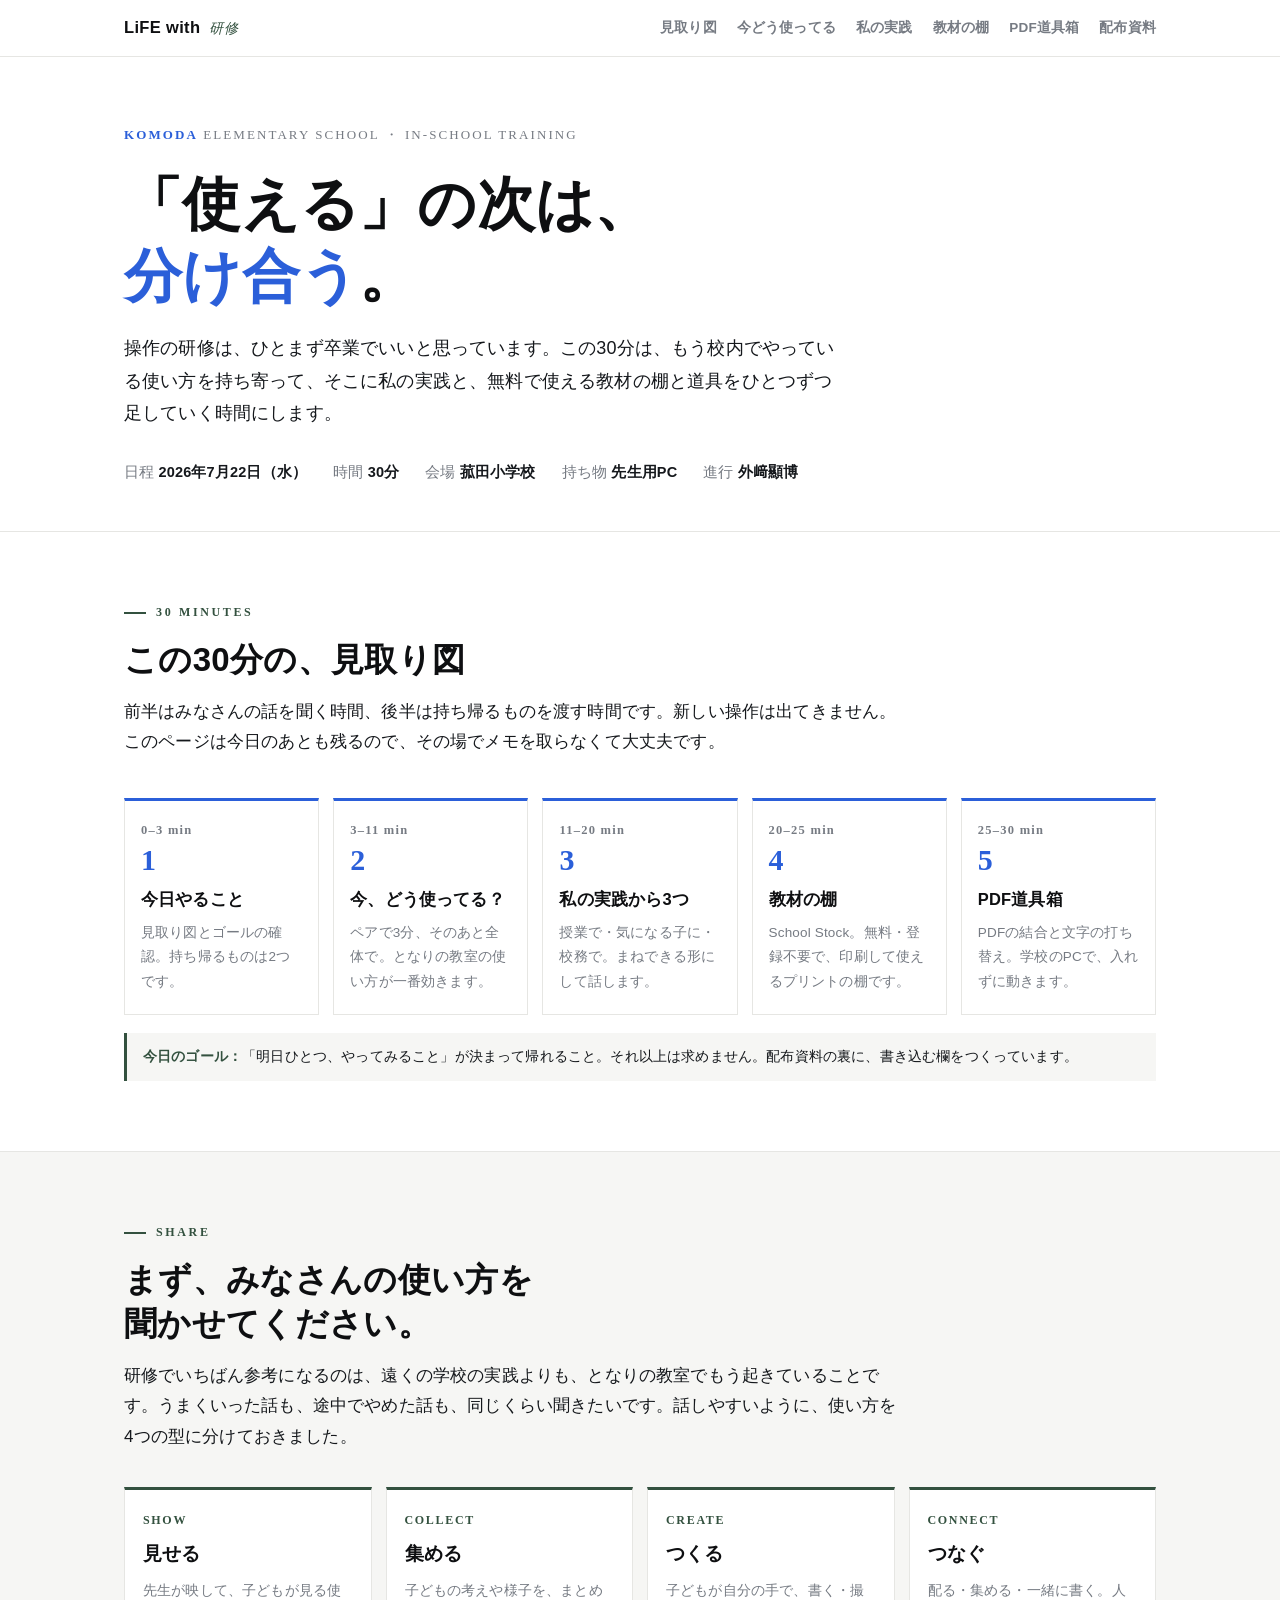
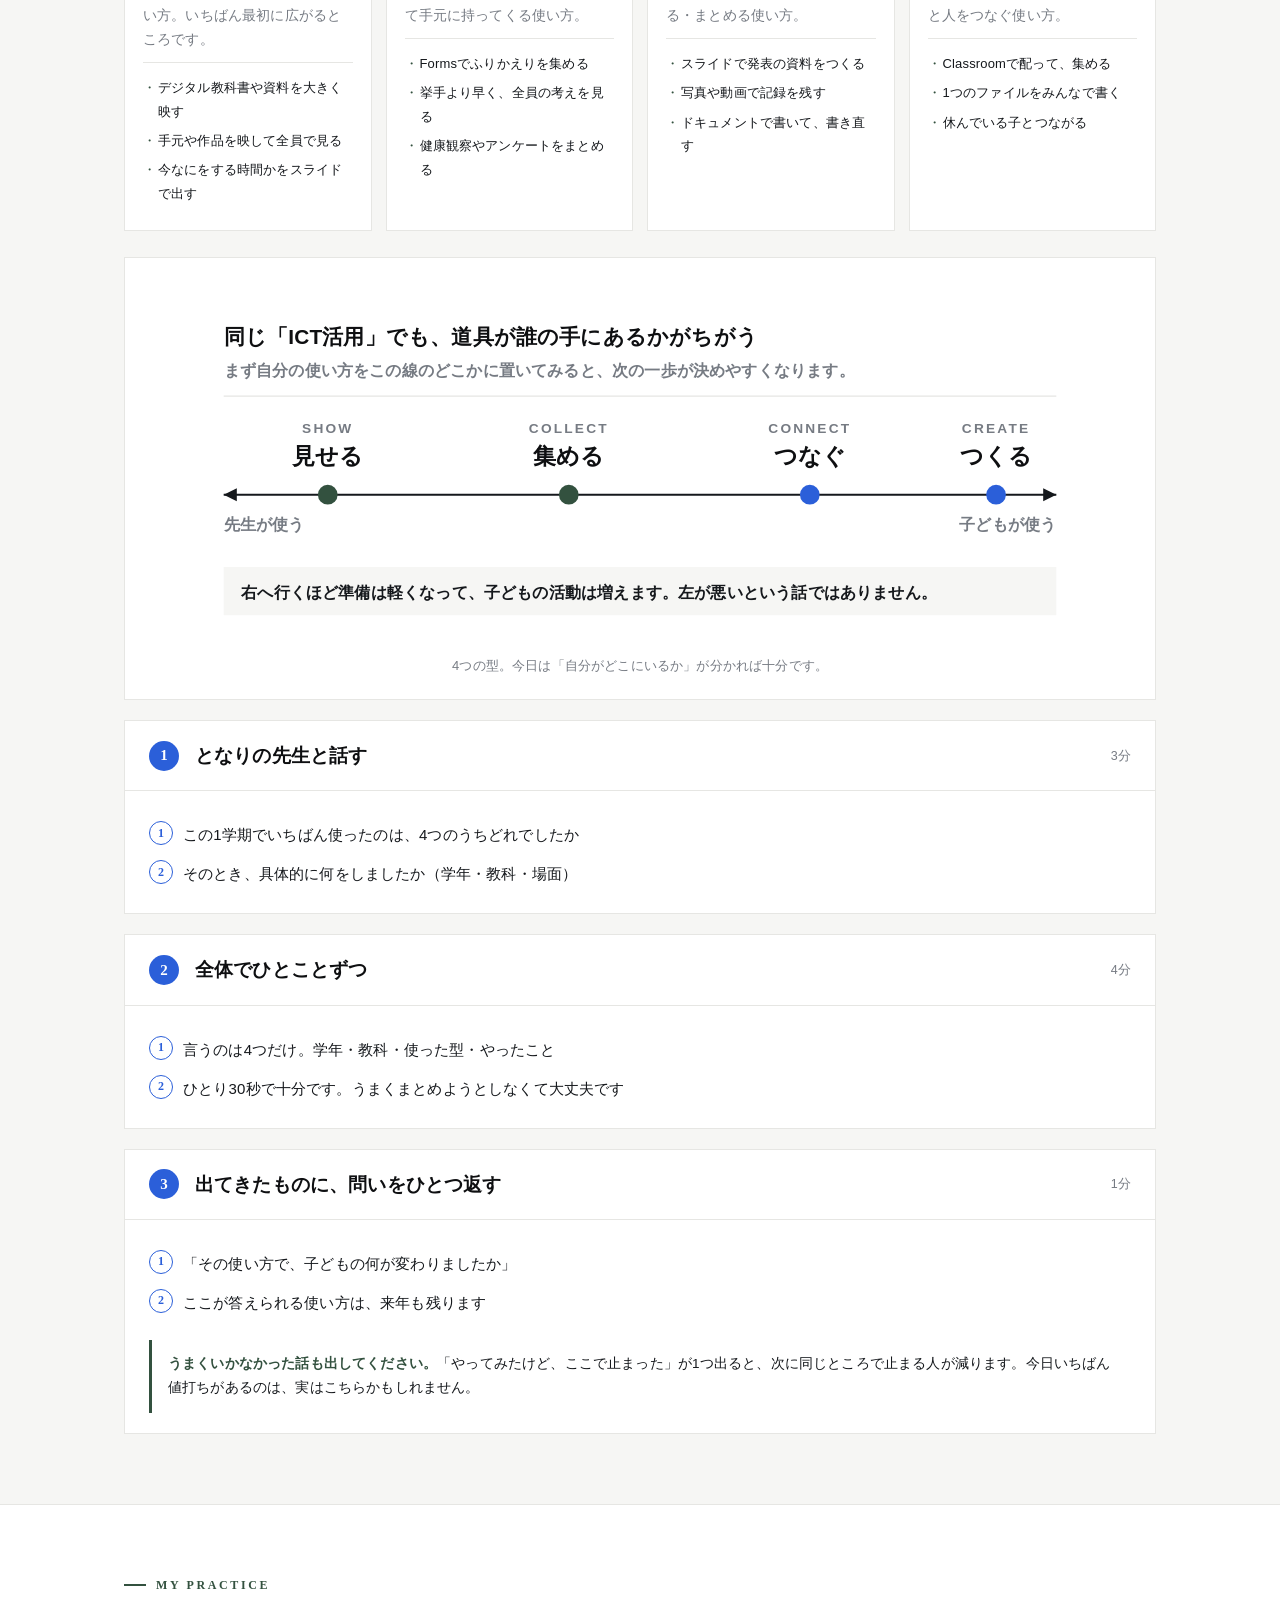
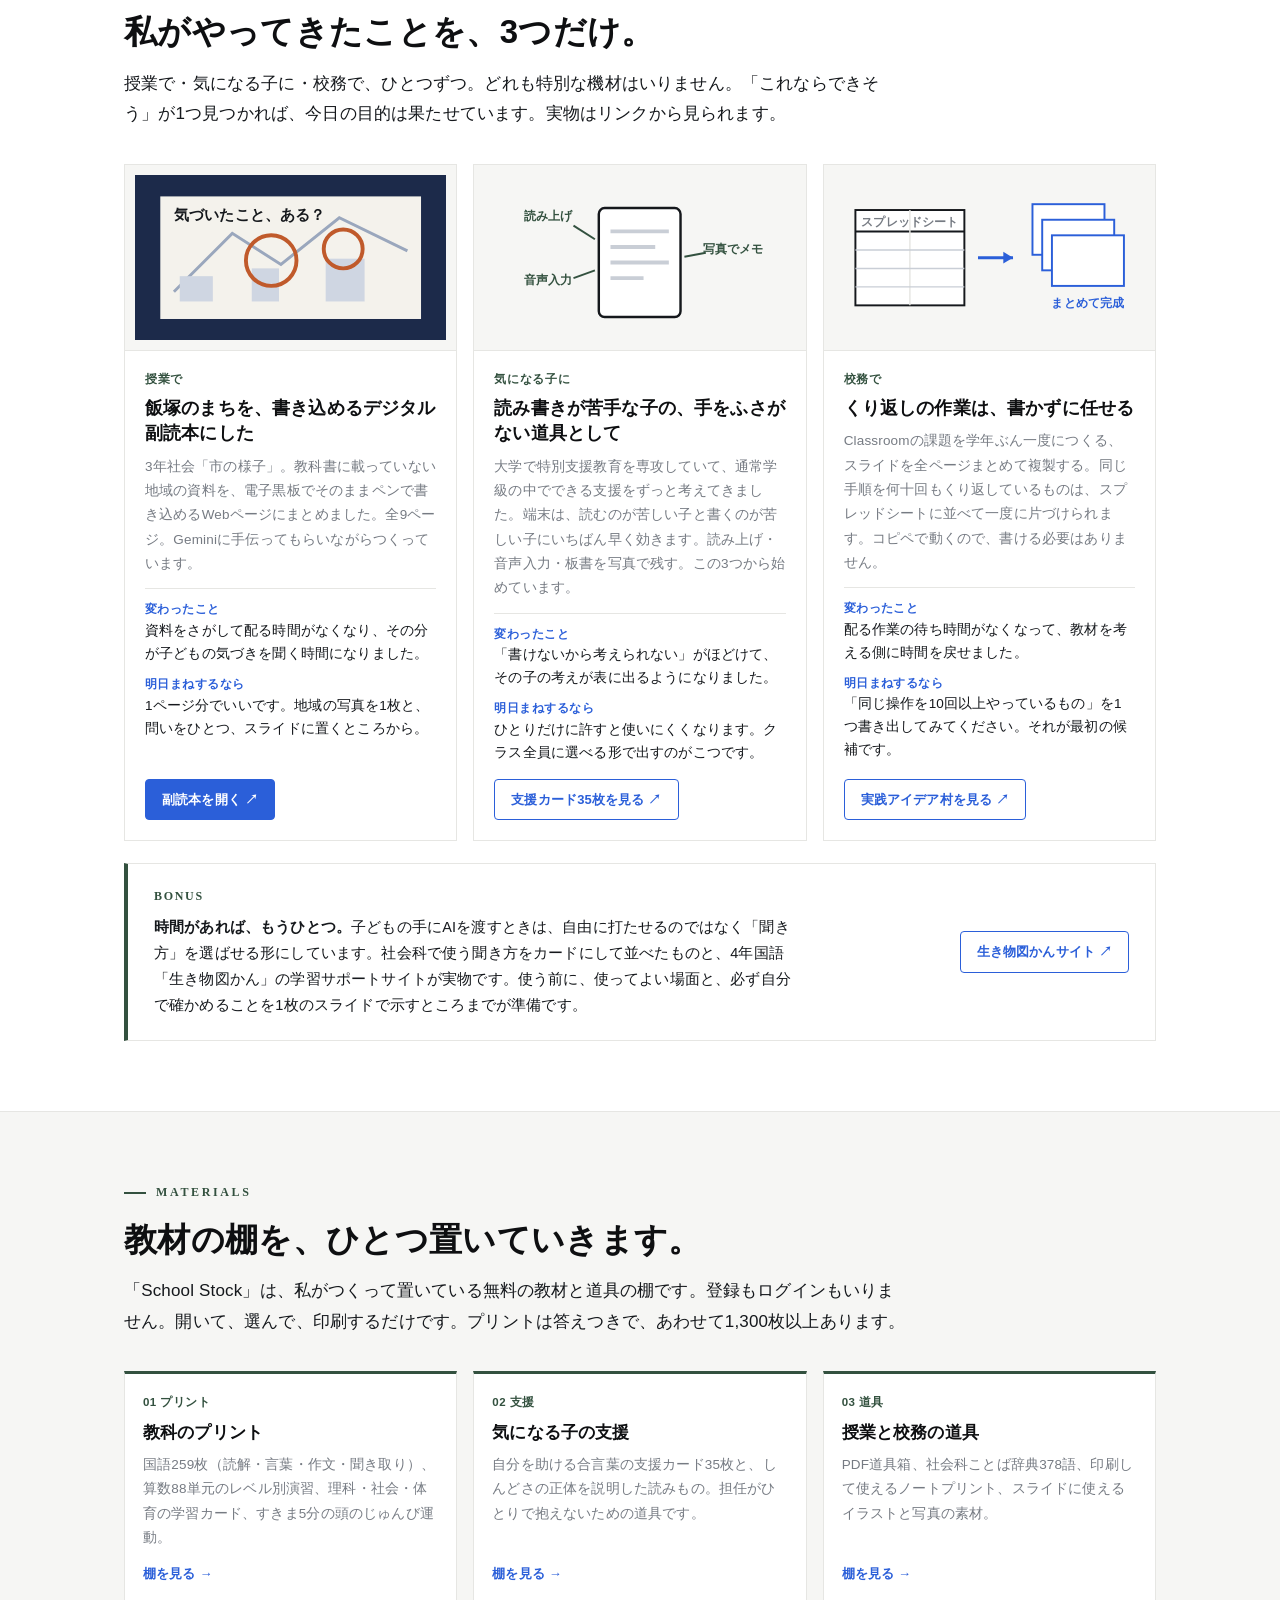
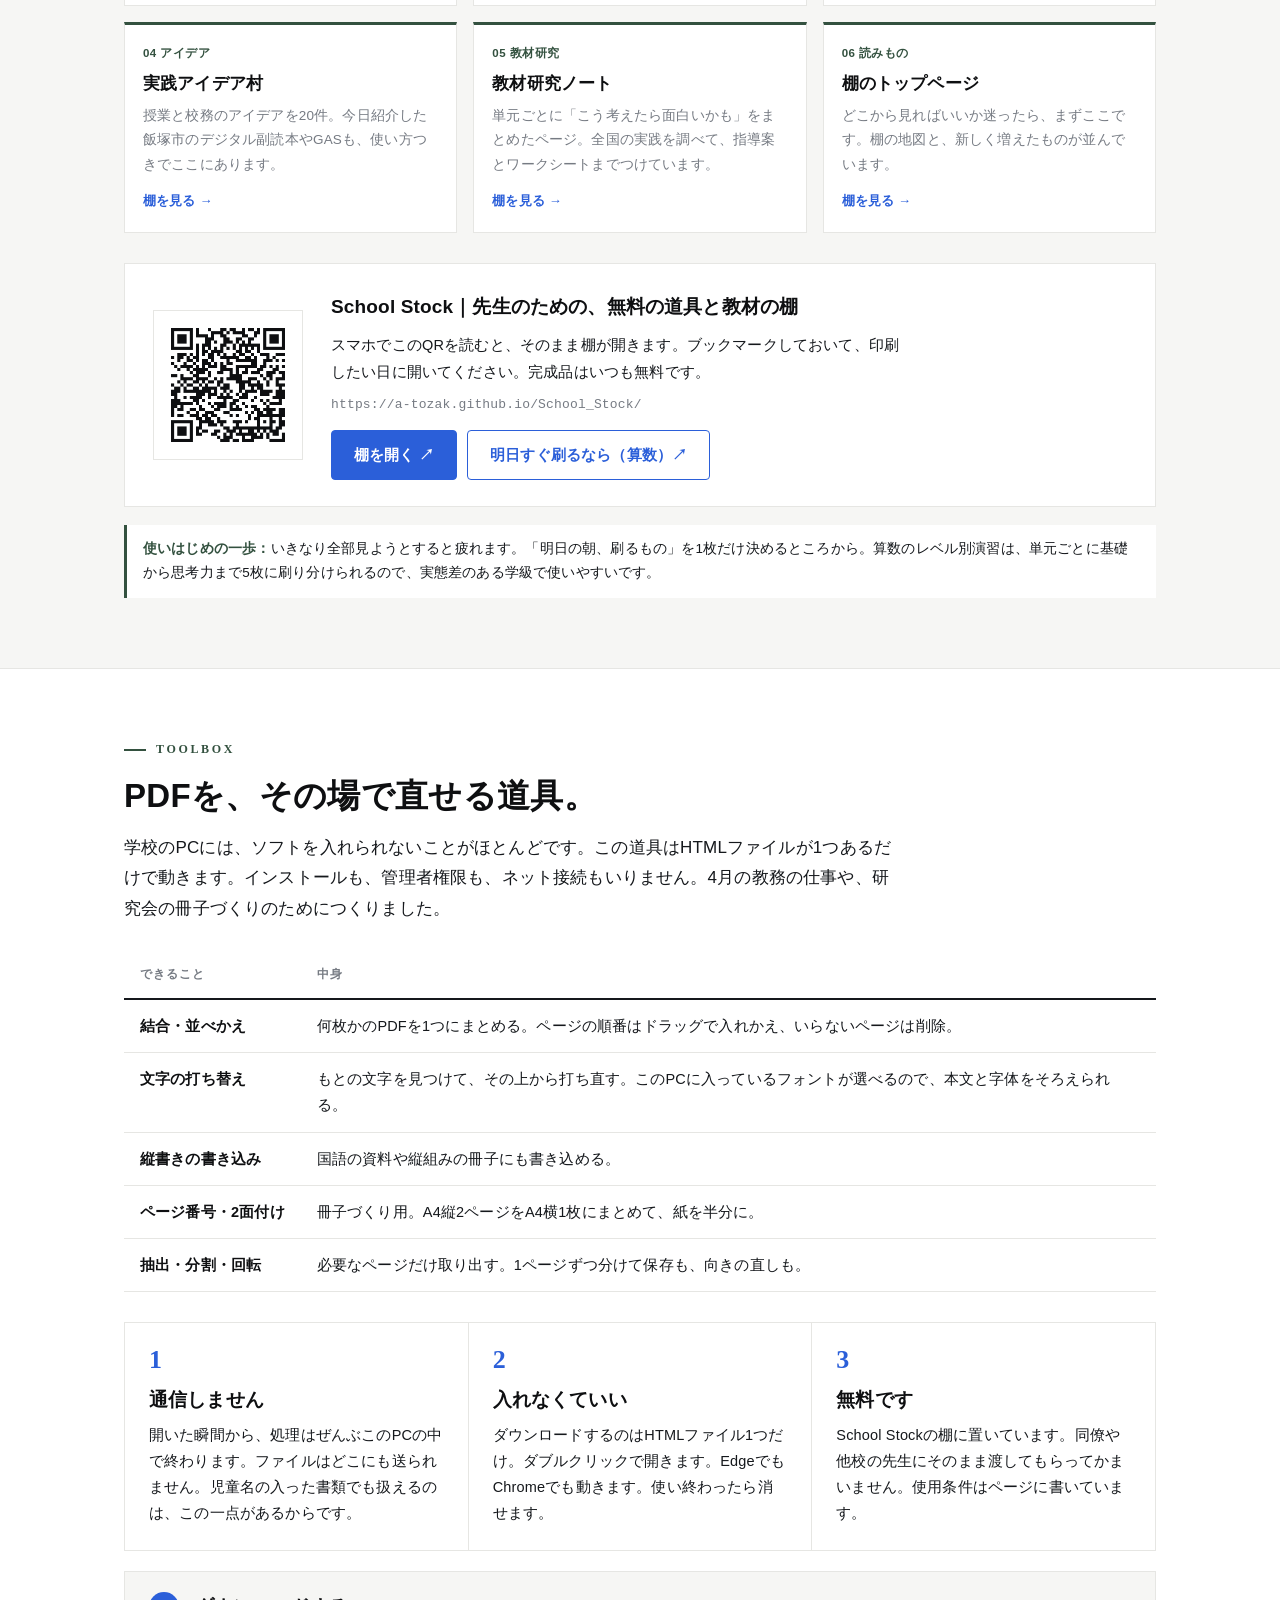
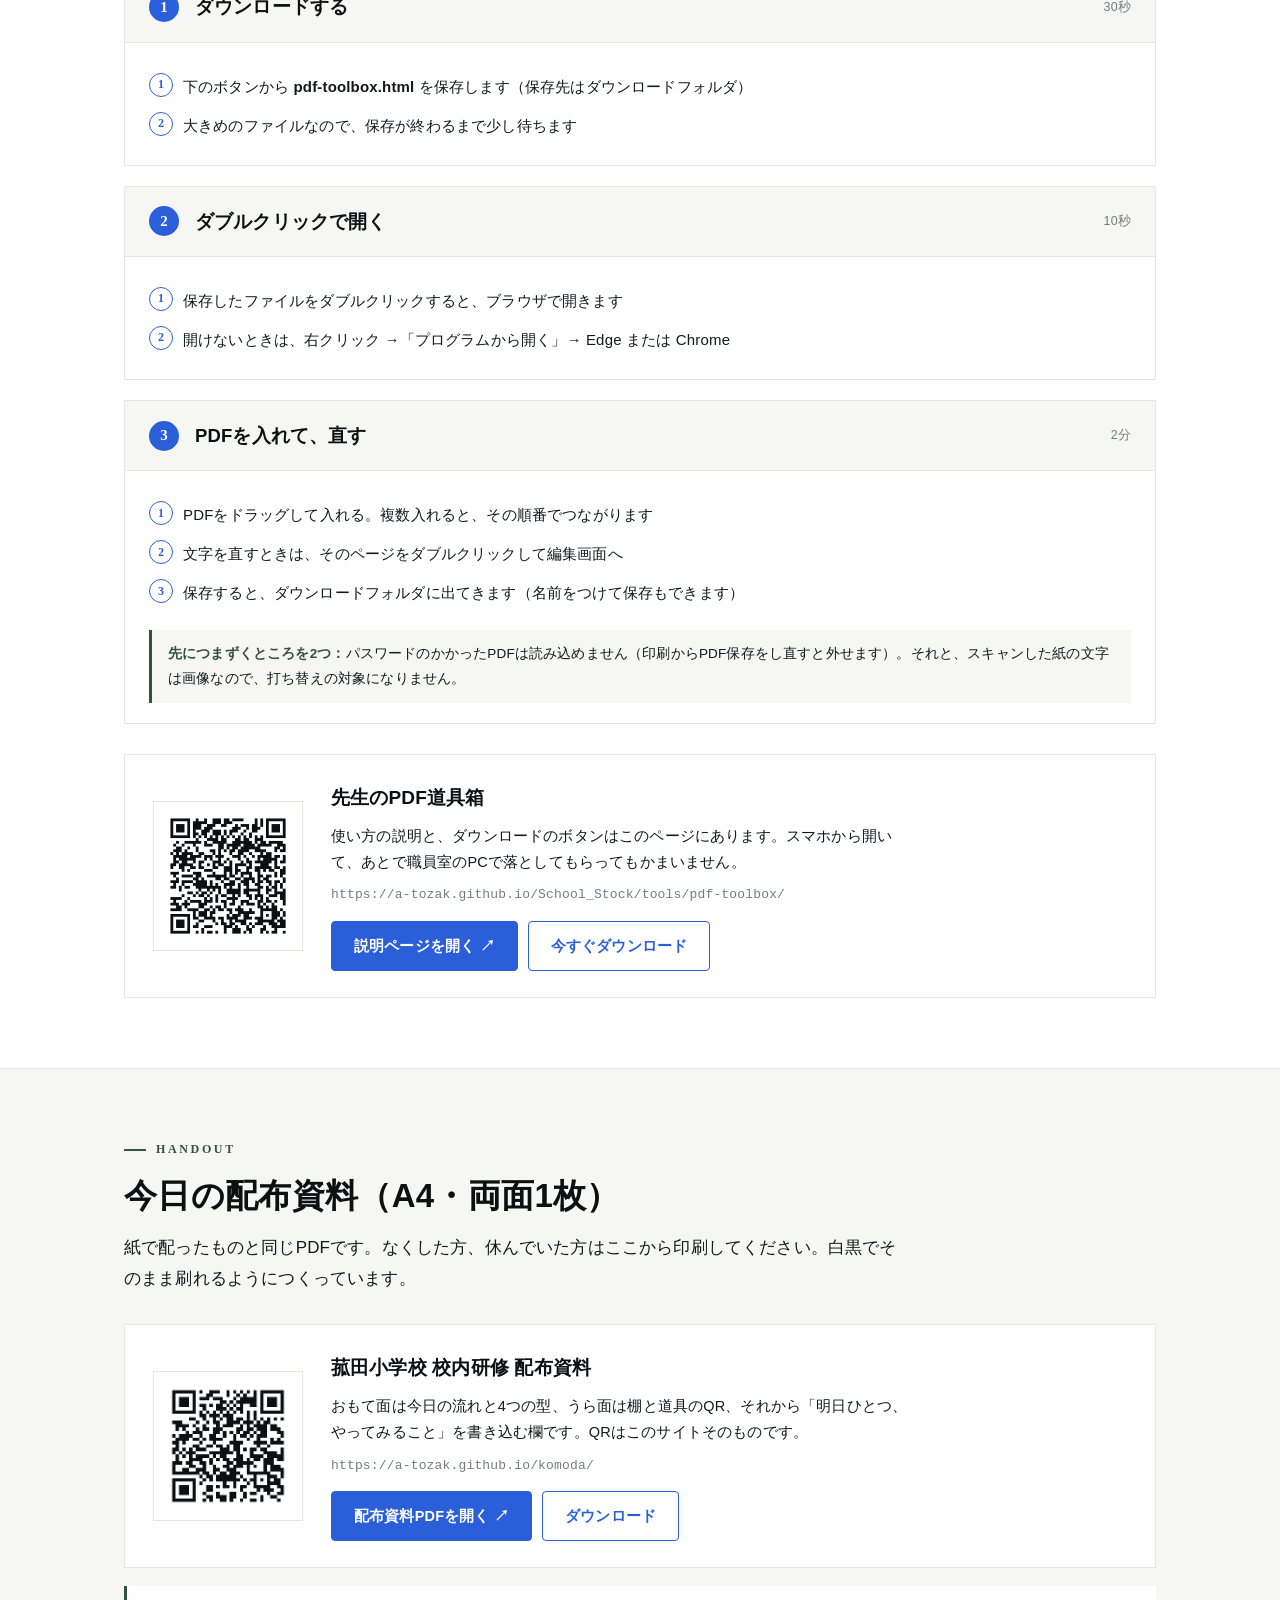
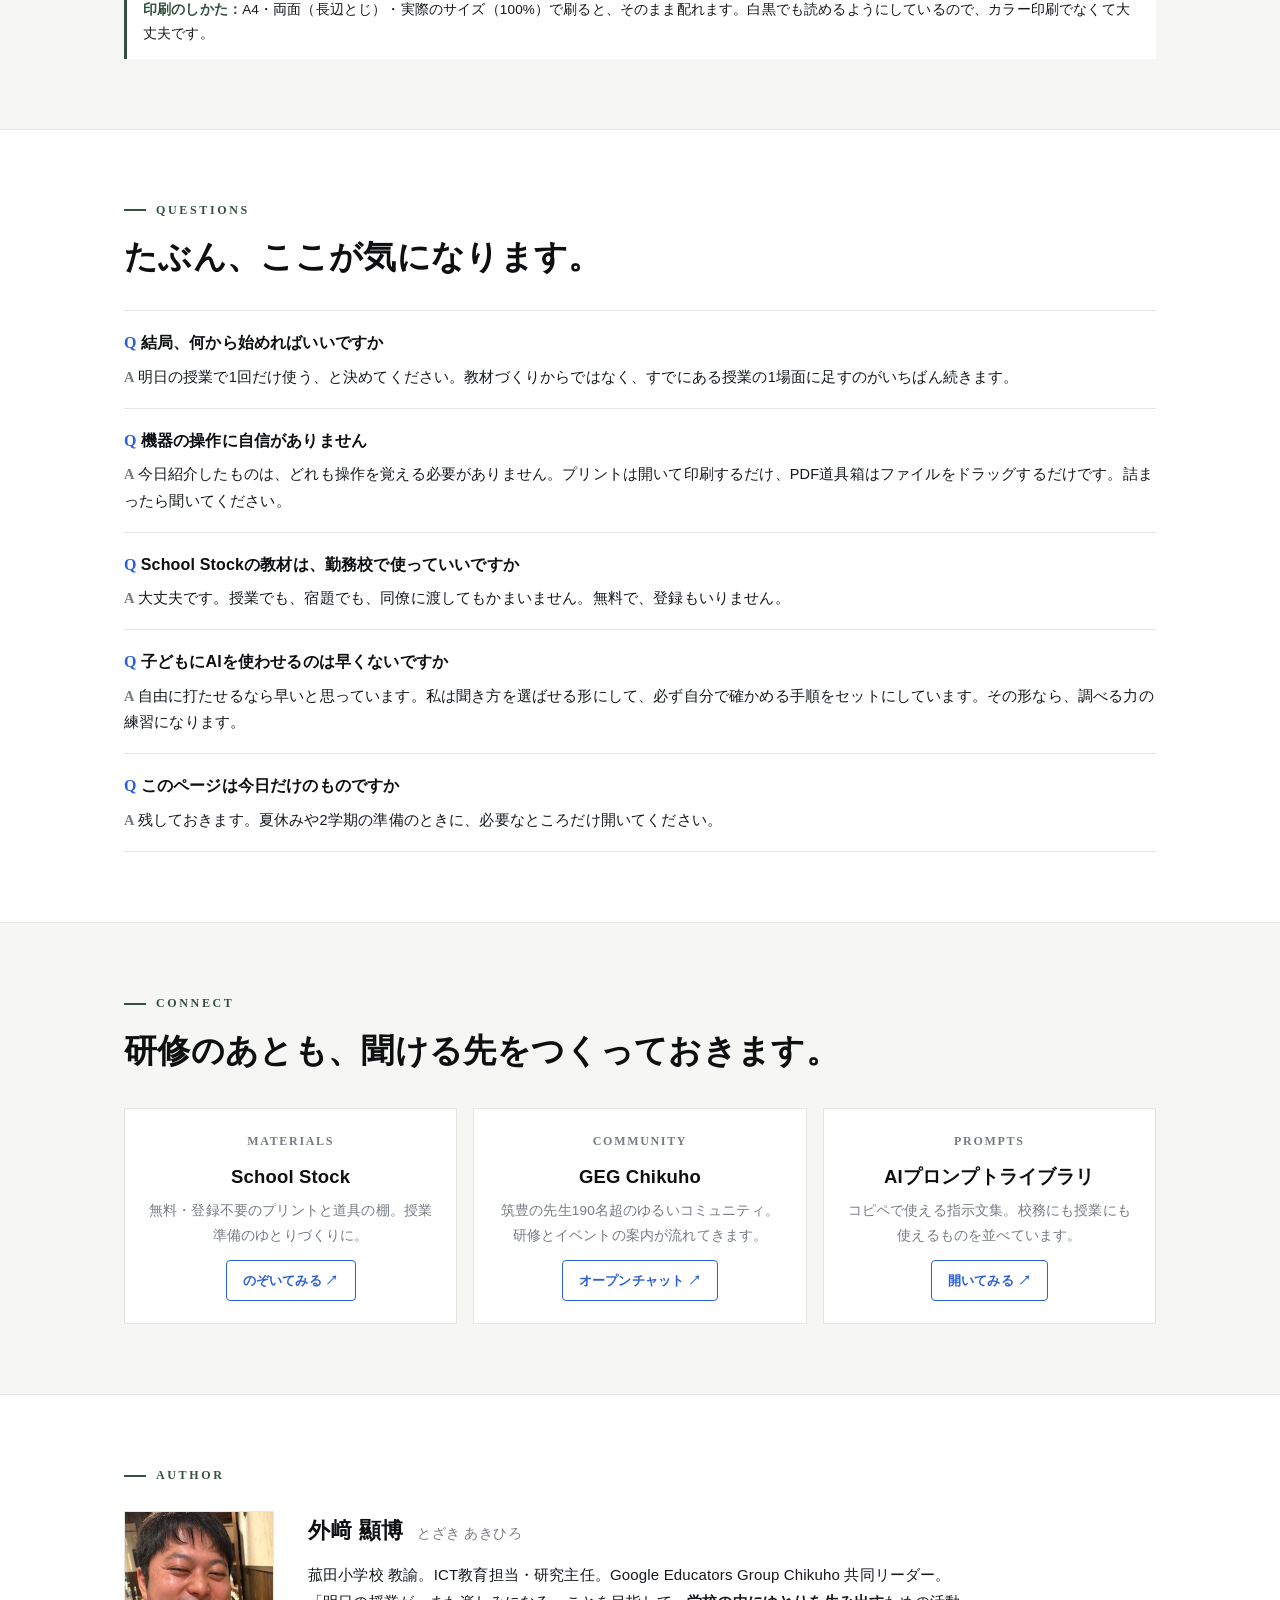
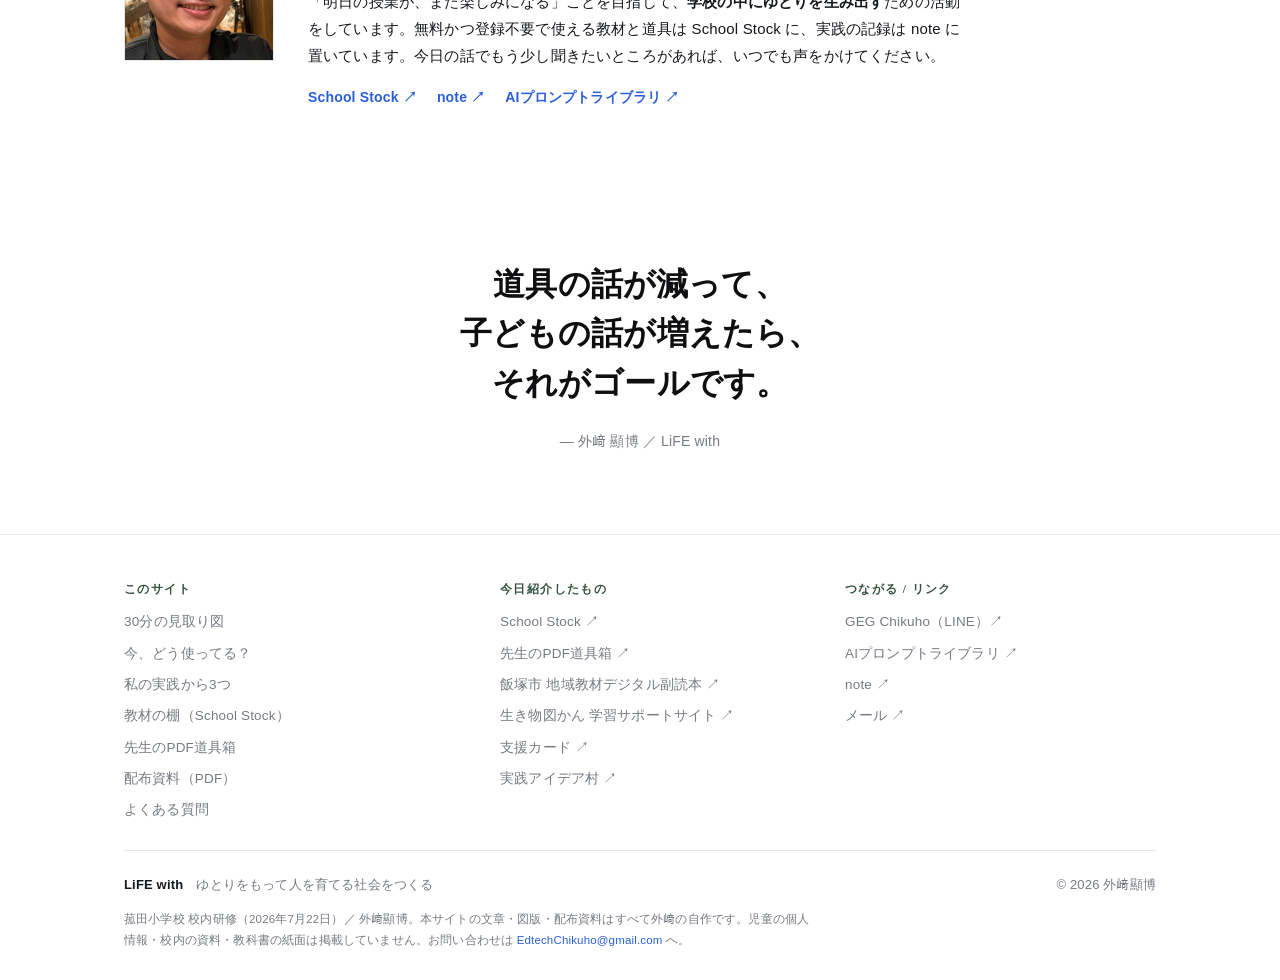
==== index.html @ 7612b343 "菰田小学校 校内研修サイト（2026-07-22・30分）を新規作成 - 当日ページ index.html（見取り図／4つの型で活用事例を出し合う／実践3つ／School Stock／PDF道具箱／Q" ====
<!doctype html>
<html lang="ja">
<head>
<meta charset="utf-8">
<meta name="viewport" content="width=device-width, initial-scale=1">
<title>「使える」の次は、分け合う。｜菰田小学校 校内研修 2026.7.22</title>
<meta name="description" content="菰田小学校 校内研修（30分）。今の活用事例を持ち寄り、実践を3つ紹介し、無料の教材の棚「School Stock」と「先生のPDF道具箱」を持ち帰る。外﨑顯博 / LiFE with">
<script>document.documentElement.className += ' js';</script>
<link rel="stylesheet" href="styles.css">
</head>
<body>

<!-- ===== top bar ===== -->
<header class="bar">
  <div class="wrap">
    <div class="brand">LiFE with<span class="with">研修</span></div>
    <nav class="nav">
      <a href="#flow">見取り図</a>
      <a href="#jirei">今どう使ってる</a>
      <a href="#jissen">私の実践</a>
      <a href="#stock">教材の棚</a>
      <a href="#pdf">PDF道具箱</a>
      <a href="#shiryo">配布資料</a>
    </nav>
  </div>
</header>

<!-- ===== hero ===== -->
<div class="hero">
  <div class="wrap">
    <div class="kicker"><b>Komoda</b> Elementary School ・ In-School Training</div>
    <h1>「使える」の次は、<br><span class="hl">分け合う</span>。</h1>
    <p class="tagsub">操作の研修は、ひとまず卒業でいいと思っています。この30分は、もう校内でやっている使い方を持ち寄って、そこに私の実践と、無料で使える教材の棚と道具をひとつずつ足していく時間にします。</p>
    <div class="meta">
      <span>日程 <b>2026年7月22日（水）</b></span>
      <span>時間 <b>30分</b></span>
      <span>会場 <b>菰田小学校</b></span>
      <span>持ち物 <b>先生用PC</b></span>
      <span>進行 <b>外﨑顯博</b></span>
    </div>
  </div>
</div>

<!-- ===== 30min flow ===== -->
<section id="flow">
  <div class="wrap reveal">
    <div class="eyebrow">30 minutes</div>
    <h2>この30分の、見取り図</h2>
    <p class="lead">前半はみなさんの話を聞く時間、後半は持ち帰るものを渡す時間です。新しい操作は出てきません。このページは今日のあとも残るので、その場でメモを取らなくて大丈夫です。</p>
    <div class="flow">
      <div class="step">
        <div class="t">0–3 min</div><div class="n">1</div>
        <h3>今日やること</h3>
        <p>見取り図とゴールの確認。持ち帰るものは2つです。</p>
      </div>
      <div class="step">
        <div class="t">3–11 min</div><div class="n">2</div>
        <h3>今、どう使ってる？</h3>
        <p>ペアで3分、そのあと全体で。となりの教室の使い方が一番効きます。</p>
      </div>
      <div class="step">
        <div class="t">11–20 min</div><div class="n">3</div>
        <h3>私の実践から3つ</h3>
        <p>授業で・気になる子に・校務で。まねできる形にして話します。</p>
      </div>
      <div class="step">
        <div class="t">20–25 min</div><div class="n">4</div>
        <h3>教材の棚</h3>
        <p>School Stock。無料・登録不要で、印刷して使えるプリントの棚です。</p>
      </div>
      <div class="step">
        <div class="t">25–30 min</div><div class="n">5</div>
        <h3>PDF道具箱</h3>
        <p>PDFの結合と文字の打ち替え。学校のPCで、入れずに動きます。</p>
      </div>
    </div>
    <div class="tip"><b>今日のゴール：</b>「明日ひとつ、やってみること」が決まって帰れること。それ以上は求めません。配布資料の裏に、書き込む欄をつくっています。</div>
  </div>
</section>

<!-- ===== 今どう使ってる ===== -->
<section id="jirei" class="band">
  <div class="wrap reveal">
    <div class="eyebrow">Share</div>
    <h2>まず、みなさんの使い方を<br>聞かせてください。</h2>
    <p class="lead">研修でいちばん参考になるのは、遠くの学校の実践よりも、となりの教室でもう起きていることです。うまくいった話も、途中でやめた話も、同じくらい聞きたいです。話しやすいように、使い方を4つの型に分けておきました。</p>

    <div class="types">
      <div class="ty">
        <div class="k">Show</div>
        <h3>見せる</h3>
        <p>先生が映して、子どもが見る使い方。いちばん最初に広がるところです。</p>
        <ul>
          <li>デジタル教科書や資料を大きく映す</li>
          <li>手元や作品を映して全員で見る</li>
          <li>今なにをする時間かをスライドで出す</li>
        </ul>
      </div>
      <div class="ty">
        <div class="k">Collect</div>
        <h3>集める</h3>
        <p>子どもの考えや様子を、まとめて手元に持ってくる使い方。</p>
        <ul>
          <li>Formsでふりかえりを集める</li>
          <li>挙手より早く、全員の考えを見る</li>
          <li>健康観察やアンケートをまとめる</li>
        </ul>
      </div>
      <div class="ty">
        <div class="k">Create</div>
        <h3>つくる</h3>
        <p>子どもが自分の手で、書く・撮る・まとめる使い方。</p>
        <ul>
          <li>スライドで発表の資料をつくる</li>
          <li>写真や動画で記録を残す</li>
          <li>ドキュメントで書いて、書き直す</li>
        </ul>
      </div>
      <div class="ty">
        <div class="k">Connect</div>
        <h3>つなぐ</h3>
        <p>配る・集める・一緒に書く。人と人をつなぐ使い方。</p>
        <ul>
          <li>Classroomで配って、集める</li>
          <li>1つのファイルをみんなで書く</li>
          <li>休んでいる子とつながる</li>
        </ul>
      </div>
    </div>

    <figure class="fig">
      <svg viewBox="0 0 900 330" role="img" aria-label="4つの型を、先生が使う側から子どもが使う側までの線の上に並べた図">
        <rect x="0" y="0" width="900" height="330" fill="#ffffff"/>
        <!-- axis -->
        <line x1="70" y1="196" x2="830" y2="196" stroke="#15181c" stroke-width="2"/>
        <path d="M 830 196 L 818 190 L 818 202 Z" fill="#15181c"/>
        <path d="M 70 196 L 82 190 L 82 202 Z" fill="#15181c"/>
        <text x="70" y="228" font-size="15" fill="#767b83" class="d-label">先生が使う</text>
        <text x="830" y="228" font-size="15" fill="#767b83" text-anchor="end" class="d-label">子どもが使う</text>

        <!-- markers -->
        <g class="d-label">
          <circle cx="165" cy="196" r="9" fill="#33513f"/>
          <text x="165" y="168" font-size="21" font-weight="bold" fill="#0e0f11" text-anchor="middle">見せる</text>
          <text x="165" y="140" font-size="12.5" fill="#767b83" text-anchor="middle" letter-spacing="2">SHOW</text>

          <circle cx="385" cy="196" r="9" fill="#33513f"/>
          <text x="385" y="168" font-size="21" font-weight="bold" fill="#0e0f11" text-anchor="middle">集める</text>
          <text x="385" y="140" font-size="12.5" fill="#767b83" text-anchor="middle" letter-spacing="2">COLLECT</text>

          <circle cx="605" cy="196" r="9" fill="#2b5fd9"/>
          <text x="605" y="168" font-size="21" font-weight="bold" fill="#0e0f11" text-anchor="middle">つなぐ</text>
          <text x="605" y="140" font-size="12.5" fill="#767b83" text-anchor="middle" letter-spacing="2">CONNECT</text>

          <circle cx="775" cy="196" r="9" fill="#2b5fd9"/>
          <text x="775" y="168" font-size="21" font-weight="bold" fill="#0e0f11" text-anchor="middle">つくる</text>
          <text x="775" y="140" font-size="12.5" fill="#767b83" text-anchor="middle" letter-spacing="2">CREATE</text>
        </g>

        <!-- title -->
        <text x="70" y="58" font-size="19" font-weight="bold" fill="#0e0f11" class="d-label">同じ「ICT活用」でも、道具が誰の手にあるかがちがう</text>
        <text x="70" y="88" font-size="14.5" fill="#767b83" class="d-label">まず自分の使い方をこの線のどこかに置いてみると、次の一歩が決めやすくなります。</text>
        <line x1="70" y1="106" x2="830" y2="106" stroke="#e6e6e3" stroke-width="1"/>

        <!-- footer note -->
        <rect x="70" y="262" width="760" height="44" fill="#f6f6f4"/>
        <text x="86" y="290" font-size="14.5" fill="#15181c" class="d-label" font-weight="normal">右へ行くほど準備は軽くなって、子どもの活動は増えます。左が悪いという話ではありません。</text>
      </svg>
      <figcaption>4つの型。今日は「自分がどこにいるか」が分かれば十分です。</figcaption>
    </figure>

    <div class="menu">
      <div class="head"><span class="badge">1</span><h3>となりの先生と話す</h3><span class="lv">3分</span></div>
      <div class="body">
        <ol class="steps">
          <li>この1学期でいちばん使ったのは、4つのうちどれでしたか</li>
          <li>そのとき、具体的に何をしましたか（学年・教科・場面）</li>
        </ol>
      </div>
    </div>
    <div class="menu">
      <div class="head"><span class="badge">2</span><h3>全体でひとことずつ</h3><span class="lv">4分</span></div>
      <div class="body">
        <ol class="steps">
          <li>言うのは4つだけ。学年・教科・使った型・やったこと</li>
          <li>ひとり30秒で十分です。うまくまとめようとしなくて大丈夫です</li>
        </ol>
      </div>
    </div>
    <div class="menu">
      <div class="head"><span class="badge">3</span><h3>出てきたものに、問いをひとつ返す</h3><span class="lv">1分</span></div>
      <div class="body">
        <ol class="steps">
          <li>「その使い方で、子どもの何が変わりましたか」</li>
          <li>ここが答えられる使い方は、来年も残ります</li>
        </ol>
        <div class="tip"><b>うまくいかなかった話も出してください。</b>「やってみたけど、ここで止まった」が1つ出ると、次に同じところで止まる人が減ります。今日いちばん値打ちがあるのは、実はこちらかもしれません。</div>
      </div>
    </div>
  </div>
</section>

<!-- ===== 私の実践 ===== -->
<section id="jissen">
  <div class="wrap reveal">
    <div class="eyebrow">My practice</div>
    <h2>私がやってきたことを、3つだけ。</h2>
    <p class="lead">授業で・気になる子に・校務で、ひとつずつ。どれも特別な機材はいりません。「これならできそう」が1つ見つかれば、今日の目的は果たせています。実物はリンクから見られます。</p>

    <div class="jissen">
      <!-- 1 -->
      <div class="jc">
        <div class="thumb">
          <svg viewBox="0 0 320 170" role="img" aria-label="電子黒板に地域の地図を映し、上から丸をつけている図">
            <rect width="320" height="170" fill="#1c2a4a"/>
            <rect x="26" y="22" width="268" height="126" fill="#f4f2ec"/>
            <path d="M40 120 L100 60 L150 92 L210 44 L280 78" stroke="#9aa7bd" stroke-width="3" fill="none"/>
            <rect x="46" y="104" width="34" height="26" fill="#cfd6e2"/>
            <rect x="120" y="96" width="28" height="34" fill="#cfd6e2"/>
            <rect x="196" y="86" width="40" height="44" fill="#cfd6e2"/>
            <circle cx="140" cy="88" r="26" fill="none" stroke="#c05a2b" stroke-width="4"/>
            <circle cx="214" cy="76" r="20" fill="none" stroke="#c05a2b" stroke-width="4"/>
            <text x="40" y="46" font-size="15" font-weight="bold" fill="#15181c" class="d-label">気づいたこと、ある？</text>
          </svg>
        </div>
        <div class="body">
          <div class="layer">授業で</div>
          <h3>飯塚のまちを、書き込めるデジタル副読本にした</h3>
          <p>3年社会「市の様子」。教科書に載っていない地域の資料を、電子黒板でそのままペンで書き込めるWebページにまとめました。全9ページ。Geminiに手伝ってもらいながらつくっています。</p>
          <dl>
            <dt>変わったこと</dt>
            <dd>資料をさがして配る時間がなくなり、その分が子どもの気づきを聞く時間になりました。</dd>
            <dt>明日まねするなら</dt>
            <dd>1ページ分でいいです。地域の写真を1枚と、問いをひとつ、スライドに置くところから。</dd>
          </dl>
          <div class="act"><a class="btn sm primary" href="https://a-tozak.github.io/iizuka-fukudokuhon/" target="_blank" rel="noopener">副読本を開く ↗</a></div>
        </div>
      </div>

      <!-- 2 -->
      <div class="jc">
        <div class="thumb">
          <svg viewBox="0 0 320 170" role="img" aria-label="タブレットが読み上げ・音声入力・写真の3つの役割を持つ図">
            <rect width="320" height="170" fill="#f6f6f4"/>
            <rect x="118" y="34" width="84" height="112" rx="6" fill="#ffffff" stroke="#15181c" stroke-width="2.5"/>
            <line x1="130" y1="58" x2="190" y2="58" stroke="#c9ced6" stroke-width="4"/>
            <line x1="130" y1="74" x2="176" y2="74" stroke="#c9ced6" stroke-width="4"/>
            <line x1="130" y1="90" x2="190" y2="90" stroke="#c9ced6" stroke-width="4"/>
            <line x1="130" y1="106" x2="164" y2="106" stroke="#c9ced6" stroke-width="4"/>
            <g class="d-label" font-size="12.5" font-weight="bold" fill="#33513f">
              <text x="66" y="46" text-anchor="middle">読み上げ</text>
              <text x="66" y="112" text-anchor="middle">音声入力</text>
              <text x="256" y="80" text-anchor="middle">写真でメモ</text>
            </g>
            <path d="M92 52 L114 66" stroke="#33513f" stroke-width="2"/>
            <path d="M92 106 L114 98" stroke="#33513f" stroke-width="2"/>
            <path d="M228 80 L206 84" stroke="#33513f" stroke-width="2"/>
          </svg>
        </div>
        <div class="body">
          <div class="layer">気になる子に</div>
          <h3>読み書きが苦手な子の、手をふさがない道具として</h3>
          <p>大学で特別支援教育を専攻していて、通常学級の中でできる支援をずっと考えてきました。端末は、読むのが苦しい子と書くのが苦しい子にいちばん早く効きます。読み上げ・音声入力・板書を写真で残す。この3つから始めています。</p>
          <dl>
            <dt>変わったこと</dt>
            <dd>「書けないから考えられない」がほどけて、その子の考えが表に出るようになりました。</dd>
            <dt>明日まねするなら</dt>
            <dd>ひとりだけに許すと使いにくくなります。クラス全員に選べる形で出すのがこつです。</dd>
          </dl>
          <div class="act"><a class="btn sm" href="https://a-tozak.github.io/School_Stock/shien/" target="_blank" rel="noopener">支援カード35枚を見る ↗</a></div>
        </div>
      </div>

      <!-- 3 -->
      <div class="jc">
        <div class="thumb">
          <svg viewBox="0 0 320 170" role="img" aria-label="表に並べた項目から、まとめて資料が生まれる図">
            <rect width="320" height="170" fill="#f6f6f4"/>
            <rect x="22" y="36" width="112" height="98" fill="#ffffff" stroke="#15181c" stroke-width="2"/>
            <line x1="22" y1="58" x2="134" y2="58" stroke="#15181c" stroke-width="2"/>
            <line x1="78" y1="36" x2="78" y2="134" stroke="#e6e6e3" stroke-width="1.5"/>
            <g stroke="#c9ced6" stroke-width="1.5">
              <line x1="22" y1="77" x2="134" y2="77"/><line x1="22" y1="96" x2="134" y2="96"/><line x1="22" y1="115" x2="134" y2="115"/>
            </g>
            <text x="78" y="52" font-size="12" fill="#767b83" text-anchor="middle" class="d-label">スプレッドシート</text>
            <path d="M148 85 L184 85" stroke="#2b5fd9" stroke-width="3"/>
            <path d="M184 85 L174 79 L174 91 Z" fill="#2b5fd9"/>
            <g>
              <rect x="204" y="30" width="74" height="52" fill="#ffffff" stroke="#2b5fd9" stroke-width="2"/>
              <rect x="214" y="46" width="74" height="52" fill="#ffffff" stroke="#2b5fd9" stroke-width="2"/>
              <rect x="224" y="62" width="74" height="52" fill="#ffffff" stroke="#2b5fd9" stroke-width="2"/>
            </g>
            <text x="261" y="136" font-size="12" fill="#2b5fd9" text-anchor="middle" class="d-label">まとめて完成</text>
          </svg>
        </div>
        <div class="body">
          <div class="layer">校務で</div>
          <h3>くり返しの作業は、書かずに任せる</h3>
          <p>Classroomの課題を学年ぶん一度につくる、スライドを全ページまとめて複製する。同じ手順を何十回もくり返しているものは、スプレッドシートに並べて一度に片づけられます。コピペで動くので、書ける必要はありません。</p>
          <dl>
            <dt>変わったこと</dt>
            <dd>配る作業の待ち時間がなくなって、教材を考える側に時間を戻せました。</dd>
            <dt>明日まねするなら</dt>
            <dd>「同じ操作を10回以上やっているもの」を1つ書き出してみてください。それが最初の候補です。</dd>
          </dl>
          <div class="act"><a class="btn sm" href="https://a-tozak.github.io/School_Stock/ideas/" target="_blank" rel="noopener">実践アイデア村を見る ↗</a></div>
        </div>
      </div>
    </div>

    <div class="extra">
      <div>
        <div class="ex-k">Bonus</div>
        <p><b>時間があれば、もうひとつ。</b>子どもの手にAIを渡すときは、自由に打たせるのではなく「聞き方」を選ばせる形にしています。社会科で使う聞き方をカードにして並べたものと、4年国語「生き物図かん」の学習サポートサイトが実物です。使う前に、使ってよい場面と、必ず自分で確かめることを1枚のスライドで示すところまでが準備です。</p>
      </div>
      <div><a class="btn sm" href="https://a-tozak.github.io/ikimono-zukan-gemini/" target="_blank" rel="noopener">生き物図かんサイト ↗</a></div>
    </div>
  </div>
</section>

<!-- ===== School Stock ===== -->
<section id="stock" class="band">
  <div class="wrap reveal">
    <div class="eyebrow">Materials</div>
    <h2>教材の棚を、ひとつ置いていきます。</h2>
    <p class="lead">「School Stock」は、私がつくって置いている無料の教材と道具の棚です。登録もログインもいりません。開いて、選んで、印刷するだけです。プリントは答えつきで、あわせて1,300枚以上あります。</p>

    <div class="shelf">
      <a class="sh" href="https://a-tozak.github.io/School_Stock/prints/" target="_blank" rel="noopener">
        <div class="tag">01 プリント</div>
        <h3>教科のプリント</h3>
        <p>国語259枚（読解・言葉・作文・聞き取り）、算数88単元のレベル別演習、理科・社会・体育の学習カード、すきま5分の頭のじゅんび運動。</p>
        <span class="go">棚を見る</span>
      </a>
      <a class="sh" href="https://a-tozak.github.io/School_Stock/shien/" target="_blank" rel="noopener">
        <div class="tag">02 支援</div>
        <h3>気になる子の支援</h3>
        <p>自分を助ける合言葉の支援カード35枚と、しんどさの正体を説明した読みもの。担任がひとりで抱えないための道具です。</p>
        <span class="go">棚を見る</span>
      </a>
      <a class="sh" href="https://a-tozak.github.io/School_Stock/tools/" target="_blank" rel="noopener">
        <div class="tag">03 道具</div>
        <h3>授業と校務の道具</h3>
        <p>PDF道具箱、社会科ことば辞典378語、印刷して使えるノートプリント、スライドに使えるイラストと写真の素材。</p>
        <span class="go">棚を見る</span>
      </a>
      <a class="sh" href="https://a-tozak.github.io/School_Stock/ideas/" target="_blank" rel="noopener">
        <div class="tag">04 アイデア</div>
        <h3>実践アイデア村</h3>
        <p>授業と校務のアイデアを20件。今日紹介した飯塚市のデジタル副読本やGASも、使い方つきでここにあります。</p>
        <span class="go">棚を見る</span>
      </a>
      <a class="sh" href="https://a-tozak.github.io/School_Stock/kyozai-kenkyu/" target="_blank" rel="noopener">
        <div class="tag">05 教材研究</div>
        <h3>教材研究ノート</h3>
        <p>単元ごとに「こう考えたら面白いかも」をまとめたページ。全国の実践を調べて、指導案とワークシートまでつけています。</p>
        <span class="go">棚を見る</span>
      </a>
      <a class="sh" href="https://a-tozak.github.io/School_Stock/" target="_blank" rel="noopener">
        <div class="tag">06 読みもの</div>
        <h3>棚のトップページ</h3>
        <p>どこから見ればいいか迷ったら、まずここです。棚の地図と、新しく増えたものが並んでいます。</p>
        <span class="go">棚を見る</span>
      </a>
    </div>

    <div class="take">
      <div class="qr"><img src="qr/qr_schoolstock.png" alt="School Stock のQRコード"></div>
      <div>
        <h3>School Stock｜先生のための、無料の道具と教材の棚</h3>
        <p>スマホでこのQRを読むと、そのまま棚が開きます。ブックマークしておいて、印刷したい日に開いてください。完成品はいつも無料です。</p>
        <div class="url">https://a-tozak.github.io/School_Stock/</div>
        <div class="act">
          <a class="btn primary" href="https://a-tozak.github.io/School_Stock/" target="_blank" rel="noopener">棚を開く ↗</a>
          <a class="btn" href="https://a-tozak.github.io/School_Stock/prints/sansu-ensyu/" target="_blank" rel="noopener">明日すぐ刷るなら（算数）↗</a>
        </div>
      </div>
    </div>

    <div class="tip"><b>使いはじめの一歩：</b>いきなり全部見ようとすると疲れます。「明日の朝、刷るもの」を1枚だけ決めるところから。算数のレベル別演習は、単元ごとに基礎から思考力まで5枚に刷り分けられるので、実態差のある学級で使いやすいです。</div>
  </div>
</section>

<!-- ===== PDF道具箱 ===== -->
<section id="pdf">
  <div class="wrap reveal">
    <div class="eyebrow">Toolbox</div>
    <h2>PDFを、その場で直せる道具。</h2>
    <p class="lead">学校のPCには、ソフトを入れられないことがほとんどです。この道具はHTMLファイルが1つあるだけで動きます。インストールも、管理者権限も、ネット接続もいりません。4月の教務の仕事や、研究会の冊子づくりのためにつくりました。</p>

    <div class="tbl-scroll">
      <table class="tools">
        <thead><tr><th>できること</th><th>中身</th></tr></thead>
        <tbody>
          <tr><td class="name">結合・並べかえ</td><td>何枚かのPDFを1つにまとめる。ページの順番はドラッグで入れかえ、いらないページは削除。</td></tr>
          <tr><td class="name">文字の打ち替え</td><td>もとの文字を見つけて、その上から打ち直す。このPCに入っているフォントが選べるので、本文と字体をそろえられる。</td></tr>
          <tr><td class="name">縦書きの書き込み</td><td>国語の資料や縦組みの冊子にも書き込める。</td></tr>
          <tr><td class="name">ページ番号・2面付け</td><td>冊子づくり用。A4縦2ページをA4横1枚にまとめて、紙を半分に。</td></tr>
          <tr><td class="name">抽出・分割・回転</td><td>必要なページだけ取り出す。1ページずつ分けて保存も、向きの直しも。</td></tr>
        </tbody>
      </table>
    </div>

    <div class="grid c3">
      <div class="cell">
        <div class="cn">1</div>
        <h3>通信しません</h3>
        <p style="font-size:14.5px; color:var(--ink)">開いた瞬間から、処理はぜんぶこのPCの中で終わります。ファイルはどこにも送られません。児童名の入った書類でも扱えるのは、この一点があるからです。</p>
      </div>
      <div class="cell">
        <div class="cn">2</div>
        <h3>入れなくていい</h3>
        <p style="font-size:14.5px; color:var(--ink)">ダウンロードするのはHTMLファイル1つだけ。ダブルクリックで開きます。EdgeでもChromeでも動きます。使い終わったら消せます。</p>
      </div>
      <div class="cell">
        <div class="cn">3</div>
        <h3>無料です</h3>
        <p style="font-size:14.5px; color:var(--ink)">School Stockの棚に置いています。同僚や他校の先生にそのまま渡してもらってかまいません。使用条件はページに書いています。</p>
      </div>
    </div>

    <div class="menu">
      <div class="head"><span class="badge">1</span><h3>ダウンロードする</h3><span class="lv">30秒</span></div>
      <div class="body">
        <ol class="steps">
          <li>下のボタンから <b>pdf-toolbox.html</b> を保存します（保存先はダウンロードフォルダ）</li>
          <li>大きめのファイルなので、保存が終わるまで少し待ちます</li>
        </ol>
      </div>
    </div>
    <div class="menu">
      <div class="head"><span class="badge">2</span><h3>ダブルクリックで開く</h3><span class="lv">10秒</span></div>
      <div class="body">
        <ol class="steps">
          <li>保存したファイルをダブルクリックすると、ブラウザで開きます</li>
          <li>開けないときは、右クリック →「プログラムから開く」→ Edge または Chrome</li>
        </ol>
      </div>
    </div>
    <div class="menu">
      <div class="head"><span class="badge">3</span><h3>PDFを入れて、直す</h3><span class="lv">2分</span></div>
      <div class="body">
        <ol class="steps">
          <li>PDFをドラッグして入れる。複数入れると、その順番でつながります</li>
          <li>文字を直すときは、そのページをダブルクリックして編集画面へ</li>
          <li>保存すると、ダウンロードフォルダに出てきます（名前をつけて保存もできます）</li>
        </ol>
        <div class="tip"><b>先につまずくところを2つ：</b>パスワードのかかったPDFは読み込めません（印刷からPDF保存をし直すと外せます）。それと、スキャンした紙の文字は画像なので、打ち替えの対象になりません。</div>
      </div>
    </div>

    <div class="take">
      <div class="qr"><img src="qr/qr_pdftoolbox.png" alt="先生のPDF道具箱のQRコード"></div>
      <div>
        <h3>先生のPDF道具箱</h3>
        <p>使い方の説明と、ダウンロードのボタンはこのページにあります。スマホから開いて、あとで職員室のPCで落としてもらってもかまいません。</p>
        <div class="url">https://a-tozak.github.io/School_Stock/tools/pdf-toolbox/</div>
        <div class="act">
          <a class="btn primary" href="https://a-tozak.github.io/School_Stock/tools/pdf-toolbox/" target="_blank" rel="noopener">説明ページを開く ↗</a>
          <a class="btn" href="https://github.com/A-TOZAK/School_Stock/releases/latest/download/pdf-toolbox.html">今すぐダウンロード</a>
        </div>
      </div>
    </div>
  </div>
</section>

<!-- ===== 配布資料 ===== -->
<section id="shiryo" class="band">
  <div class="wrap reveal">
    <div class="eyebrow">Handout</div>
    <h2>今日の配布資料（A4・両面1枚）</h2>
    <p class="lead">紙で配ったものと同じPDFです。なくした方、休んでいた方はここから印刷してください。白黒でそのまま刷れるようにつくっています。</p>
    <div class="take">
      <div class="qr"><img src="qr/komoda_qr.png" alt="この研修サイトのQRコード"></div>
      <div>
        <h3>菰田小学校 校内研修 配布資料</h3>
        <p>おもて面は今日の流れと4つの型、うら面は棚と道具のQR、それから「明日ひとつ、やってみること」を書き込む欄です。QRはこのサイトそのものです。</p>
        <div class="url">https://a-tozak.github.io/komoda/</div>
        <div class="act">
          <a class="btn primary" href="handout/komoda_handout.pdf" target="_blank" rel="noopener">配布資料PDFを開く ↗</a>
          <a class="btn" href="handout/komoda_handout.pdf" download="菰田小_校内研修_配布資料_20260722.pdf">ダウンロード</a>
        </div>
      </div>
    </div>
    <div class="tip"><b>印刷のしかた：</b>A4・両面（長辺とじ）・実際のサイズ（100%）で刷ると、そのまま配れます。白黒でも読めるようにしているので、カラー印刷でなくて大丈夫です。</div>
  </div>
</section>

<!-- ===== よくある質問 ===== -->
<section id="qa">
  <div class="wrap reveal">
    <div class="eyebrow">Questions</div>
    <h2>たぶん、ここが気になります。</h2>
    <div class="qa">
      <div class="row">
        <div class="q">結局、何から始めればいいですか</div>
        <div class="a">明日の授業で1回だけ使う、と決めてください。教材づくりからではなく、すでにある授業の1場面に足すのがいちばん続きます。</div>
      </div>
      <div class="row">
        <div class="q">機器の操作に自信がありません</div>
        <div class="a">今日紹介したものは、どれも操作を覚える必要がありません。プリントは開いて印刷するだけ、PDF道具箱はファイルをドラッグするだけです。詰まったら聞いてください。</div>
      </div>
      <div class="row">
        <div class="q">School Stockの教材は、勤務校で使っていいですか</div>
        <div class="a">大丈夫です。授業でも、宿題でも、同僚に渡してもかまいません。無料で、登録もいりません。</div>
      </div>
      <div class="row">
        <div class="q">子どもにAIを使わせるのは早くないですか</div>
        <div class="a">自由に打たせるなら早いと思っています。私は聞き方を選ばせる形にして、必ず自分で確かめる手順をセットにしています。その形なら、調べる力の練習になります。</div>
      </div>
      <div class="row">
        <div class="q">このページは今日だけのものですか</div>
        <div class="a">残しておきます。夏休みや2学期の準備のときに、必要なところだけ開いてください。</div>
      </div>
    </div>
  </div>
</section>

<!-- ===== つながる ===== -->
<section id="connect" class="band">
  <div class="wrap reveal">
    <div class="eyebrow">Connect</div>
    <h2>研修のあとも、聞ける先をつくっておきます。</h2>
    <div class="connect">
      <div class="c">
        <div class="k">Materials</div>
        <h3>School Stock</h3>
        <p>無料・登録不要のプリントと道具の棚。授業準備のゆとりづくりに。</p>
        <p style="margin-top:12px"><a class="btn sm" href="https://a-tozak.github.io/School_Stock/" target="_blank" rel="noopener">のぞいてみる ↗</a></p>
      </div>
      <div class="c">
        <div class="k">Community</div>
        <h3>GEG Chikuho</h3>
        <p>筑豊の先生190名超のゆるいコミュニティ。研修とイベントの案内が流れてきます。</p>
        <p style="margin-top:12px"><a class="btn sm" href="https://line.me/ti/g2/FRICO2MfuNChAlRed3dlgW3X5YyFqyuhNR_nZw?utm_source=invitation&utm_medium=link_copy&utm_campaign=default" target="_blank" rel="noopener">オープンチャット ↗</a></p>
      </div>
      <div class="c">
        <div class="k">Prompts</div>
        <h3>AIプロンプトライブラリ</h3>
        <p>コピペで使える指示文集。校務にも授業にも使えるものを並べています。</p>
        <p style="margin-top:12px"><a class="btn sm" href="https://a-tozak.github.io/ai-prompt-library/" target="_blank" rel="noopener">開いてみる ↗</a></p>
      </div>
    </div>
  </div>
</section>

<!-- ===== author ===== -->
<section id="author">
  <div class="wrap reveal">
    <div class="eyebrow">Author</div>
    <div class="author">
      <img src="author.jpg" alt="外﨑顯博" loading="lazy">
      <div class="author-body">
        <h3 class="author-name">外﨑 顯博 <span>とざき あきひろ</span></h3>
        <p>菰田小学校 教諭。ICT教育担当・研究主任。Google Educators Group Chikuho 共同リーダー。「明日の授業が、また楽しみになる」ことを目指して、<b>学校の中にゆとりを生み出す</b>ための活動をしています。無料かつ登録不要で使える教材と道具は School Stock に、実践の記録は note に置いています。今日の話でもう少し聞きたいところがあれば、いつでも声をかけてください。</p>
        <div class="author-links">
          <a href="https://a-tozak.github.io/School_Stock/" target="_blank" rel="noopener">School Stock ↗</a>
          <a href="https://note.com/tozaki_edu" target="_blank" rel="noopener">note ↗</a>
          <a href="https://a-tozak.github.io/ai-prompt-library/" target="_blank" rel="noopener">AIプロンプトライブラリ ↗</a>
        </div>
      </div>
    </div>
  </div>
</section>

<!-- ===== closing ===== -->
<div class="closing">
  <div class="wrap reveal">
    <blockquote>道具の話が減って、<br>子どもの話が増えたら、<br>それがゴールです。</blockquote>
    <div class="by">— 外﨑 顯博 ／ LiFE with</div>
  </div>
</div>

<!-- ===== footer ===== -->
<footer>
  <div class="wrap">
    <nav class="site-map" aria-label="サイトマップ">
      <div class="sm-col">
        <div class="sm-h">このサイト</div>
        <a href="#flow">30分の見取り図</a>
        <a href="#jirei">今、どう使ってる？</a>
        <a href="#jissen">私の実践から3つ</a>
        <a href="#stock">教材の棚（School Stock）</a>
        <a href="#pdf">先生のPDF道具箱</a>
        <a href="#shiryo">配布資料（PDF）</a>
        <a href="#qa">よくある質問</a>
      </div>
      <div class="sm-col">
        <div class="sm-h">今日紹介したもの</div>
        <a href="https://a-tozak.github.io/School_Stock/" target="_blank" rel="noopener">School Stock ↗</a>
        <a href="https://a-tozak.github.io/School_Stock/tools/pdf-toolbox/" target="_blank" rel="noopener">先生のPDF道具箱 ↗</a>
        <a href="https://a-tozak.github.io/iizuka-fukudokuhon/" target="_blank" rel="noopener">飯塚市 地域教材デジタル副読本 ↗</a>
        <a href="https://a-tozak.github.io/ikimono-zukan-gemini/" target="_blank" rel="noopener">生き物図かん 学習サポートサイト ↗</a>
        <a href="https://a-tozak.github.io/School_Stock/shien/" target="_blank" rel="noopener">支援カード ↗</a>
        <a href="https://a-tozak.github.io/School_Stock/ideas/" target="_blank" rel="noopener">実践アイデア村 ↗</a>
      </div>
      <div class="sm-col">
        <div class="sm-h">つながる / リンク</div>
        <a href="https://line.me/ti/g2/FRICO2MfuNChAlRed3dlgW3X5YyFqyuhNR_nZw?utm_source=invitation&utm_medium=link_copy&utm_campaign=default" target="_blank" rel="noopener">GEG Chikuho（LINE）↗</a>
        <a href="https://a-tozak.github.io/ai-prompt-library/" target="_blank" rel="noopener">AIプロンプトライブラリ ↗</a>
        <a href="https://note.com/tozaki_edu" target="_blank" rel="noopener">note ↗</a>
        <a href="mailto:EdtechChikuho@gmail.com">メール ↗</a>
      </div>
    </nav>
    <div class="foot-base">
      <div><span class="lw">LiFE with</span>　ゆとりをもって人を育てる社会をつくる</div>
      <div>© 2026 外﨑顯博</div>
    </div>
    <div class="note-local">菰田小学校 校内研修（2026年7月22日）／ 外﨑顯博。本サイトの文章・図版・配布資料はすべて外﨑の自作です。児童の個人情報・校内の資料・教科書の紙面は掲載していません。お問い合わせは <a href="mailto:EdtechChikuho@gmail.com">EdtechChikuho@gmail.com</a> へ。</div>
  </div>
</footer>

<script>
// active nav on scroll
const links=[...document.querySelectorAll('.nav a')].filter(a=>a.getAttribute('href').startsWith('#'));
const map=links.map(a=>({a,el:document.querySelector(a.getAttribute('href'))})).filter(x=>x.el);
const onScroll=()=>{
  const y=window.scrollY+90;
  let cur=null;
  for(const m of map){ if(m.el.offsetTop<=y) cur=m; }
  links.forEach(l=>l.classList.remove('active'));
  if(cur) cur.a.classList.add('active');
};
document.addEventListener('scroll',onScroll,{passive:true}); onScroll();

// reveal
const io=new IntersectionObserver(es=>es.forEach(e=>{ if(e.isIntersecting){ e.target.classList.add('in'); io.unobserve(e.target);} }),{threshold:.08});
document.querySelectorAll('.reveal').forEach(el=>io.observe(el));
</script>
</body>
</html>
---- styles.css ----
/* LiFE with 研修サイト 共有スタイル（菰田小・ICT活用の共有と持ち帰り） — 高田小・立岩小と同じデザイントークン */
:root{
  --ink:#15181c; --black:#0e0f11; --paper:#ffffff; --wash:#f6f6f4;
  --line:#e6e6e3; --sub:#767b83; --accent:#2b5fd9; --moss:#33513f;
  --warm:#c05a2b; /* 注意・補足の暖色（限定使用） */
  --font-ja:"Hiragino Sans","Hiragino Kaku Gothic ProN","Noto Sans JP","Yu Gothic Medium",sans-serif;
  --font-en:Georgia,"Times New Roman",serif;
  --font-mono:"SF Mono",Menlo,Consolas,monospace;
  --wrap:1080px;
}
*{box-sizing:border-box;margin:0;padding:0}
html{scroll-behavior:smooth}
body{font-family:var(--font-ja); color:var(--ink); background:var(--paper); line-height:1.8; font-size:16.5px; letter-spacing:.01em; -webkit-font-smoothing:antialiased; text-rendering:optimizeLegibility}
a{color:var(--accent); text-decoration:none}
a:hover{text-decoration:underline; text-underline-offset:3px}
img{max-width:100%}

.wrap{max-width:var(--wrap); margin:0 auto; padding:0 24px}
section{padding:70px 0}
.eyebrow{font-family:var(--font-en); font-size:12px; letter-spacing:.22em; text-transform:uppercase; color:var(--moss); font-weight:700; margin-bottom:14px; display:flex; align-items:center; gap:10px}
.eyebrow::before{content:""; width:22px; height:2px; background:var(--moss); display:inline-block}
h1{font-size:clamp(28px,4.4vw,44px); line-height:1.28; color:var(--black); font-weight:800}
h2{font-size:clamp(24px,3.3vw,33px); line-height:1.35; color:var(--black); font-weight:800; letter-spacing:.01em}
h3{font-size:18.5px; color:var(--black); font-weight:800; margin-bottom:6px}
.lead{font-size:17px; color:var(--ink); max-width:46em; margin-top:14px}
.sub{color:var(--sub)}

/* top bar */
header.bar{position:sticky; top:0; z-index:50; background:rgba(255,255,255,.92); backdrop-filter:saturate(1.4) blur(8px); border-bottom:1px solid var(--line)}
.bar .wrap{display:flex; align-items:center; justify-content:space-between; height:56px}
.brand{display:flex; align-items:baseline; gap:9px; font-weight:800; color:var(--black); letter-spacing:.02em}
.brand .with{font-family:var(--font-en); font-style:italic; color:var(--moss); font-weight:400; font-size:14px}
.nav{display:flex; gap:20px; font-size:13.5px; font-weight:700}
.nav a{color:var(--sub)}
.nav a.active,.nav a:hover{color:var(--ink); text-decoration:none}
.nav a.active{box-shadow:inset 0 -2px 0 var(--accent)}
@media(max-width:860px){ .nav{display:none} }

/* hero */
.hero{padding:66px 0 46px; border-bottom:1px solid var(--line)}
.kicker{font-family:var(--font-en); letter-spacing:.16em; text-transform:uppercase; font-size:13px; color:var(--sub); margin-bottom:22px}
.kicker b{color:var(--accent); font-weight:700}
@media(max-width:480px){ .kicker{font-size:10.5px; letter-spacing:.12em} }
.hero h1{font-size:clamp(32px,6vw,58px); line-height:1.24; letter-spacing:.005em}
.hero h1 .hl{color:var(--accent)}
.hero .tagsub{margin-top:20px; font-size:18px; max-width:40em; color:var(--ink)}
.hero .meta{margin-top:30px; display:flex; flex-wrap:wrap; gap:8px 26px; font-size:14.5px; color:var(--sub); align-items:center}
.hero .meta b{color:var(--ink)}

/* 30min flow */
.flow{display:grid; grid-template-columns:repeat(5,1fr); gap:14px; margin-top:40px}
.flow .step{border:1px solid var(--line); border-top:3px solid var(--accent); padding:18px 16px 20px; background:var(--paper)}
.flow .step .t{font-family:var(--font-en); font-size:12.5px; letter-spacing:.1em; color:var(--sub); font-weight:700}
.flow .step .n{font-family:var(--font-en); font-size:30px; color:var(--accent); font-weight:700; line-height:1; margin:4px 0 10px}
.flow .step h3{font-size:16.5px; margin-bottom:6px}
.flow .step p{font-size:13.5px; color:var(--sub)}
@media(max-width:960px){ .flow{grid-template-columns:repeat(2,1fr)} }
@media(max-width:560px){ .flow{grid-template-columns:1fr} }

/* grid/cell */
.grid{display:grid; gap:1px; background:var(--line); border:1px solid var(--line); margin-top:30px}
.grid.c2{grid-template-columns:repeat(2,1fr)}
.grid.c3{grid-template-columns:repeat(3,1fr)}
.cell{background:var(--paper); padding:24px}
.cell .cn{font-family:var(--font-en); font-size:26px; color:var(--accent); font-weight:700; line-height:1; margin-bottom:10px}
.cell p{font-size:14.5px; color:var(--sub)}
@media(max-width:760px){ .grid.c2,.grid.c3{grid-template-columns:1fr} }

/* band */
.band{background:var(--wash); border-top:1px solid var(--line); border-bottom:1px solid var(--line)}

/* 4つの型 */
.types{display:grid; grid-template-columns:repeat(4,1fr); gap:14px; margin-top:34px}
.types .ty{border:1px solid var(--line); border-top:3px solid var(--moss); background:var(--paper); padding:20px 18px 22px}
.types .ty .k{font-family:var(--font-en); font-size:12px; letter-spacing:.14em; text-transform:uppercase; color:var(--moss); font-weight:700}
.types .ty h3{font-size:19px; margin:6px 0 8px}
.types .ty p{font-size:13.5px; color:var(--sub)}
.types .ty ul{list-style:none; margin-top:10px; border-top:1px solid var(--line); padding-top:10px}
.types .ty li{font-size:13px; color:var(--ink); padding:3px 0 3px 15px; position:relative}
.types .ty li::before{content:"・"; position:absolute; left:0; color:var(--moss)}
@media(max-width:900px){ .types{grid-template-columns:repeat(2,1fr)} }
@media(max-width:520px){ .types{grid-template-columns:1fr} }

/* 進め方（番号つきメニュー） */
.menu{border:1px solid var(--line); background:var(--paper); margin-top:20px}
.menu .head{display:flex; gap:16px; align-items:baseline; padding:18px 24px; border-bottom:1px solid var(--line); background:var(--wash)}
.menu .head .badge{font-family:var(--font-en); font-weight:700; color:var(--paper); background:var(--accent); width:30px; height:30px; border-radius:50%; display:grid; place-items:center; font-size:15px; flex:none; align-self:center}
.menu .head h3{margin:0}
.menu .head .lv{margin-left:auto; font-size:12.5px; color:var(--sub); align-self:center; white-space:nowrap}
.menu .body{padding:20px 24px}
.band .menu .head{background:var(--paper)}
ol.steps{list-style:none; counter-reset:s; margin-top:4px}
ol.steps li{counter-increment:s; position:relative; padding:6px 0 6px 34px; font-size:15px}
ol.steps li::before{content:counter(s); position:absolute; left:0; top:6px; font-family:var(--font-en); font-weight:700; color:var(--accent); border:1.5px solid var(--accent); width:22px; height:22px; border-radius:50%; display:grid; place-items:center; font-size:12px}

/* 実践カード */
.jissen{display:grid; grid-template-columns:repeat(3,1fr); gap:16px; margin-top:34px}
.jc{border:1px solid var(--line); background:var(--paper); display:flex; flex-direction:column}
.jc .thumb{border-bottom:1px solid var(--line); background:var(--wash); padding:10px}
.jc .thumb svg{display:block; width:100%; height:auto}
.jc .body{padding:18px 20px 20px; display:flex; flex-direction:column; flex:1}
.jc .layer{font-size:11.5px; font-weight:800; letter-spacing:.06em; color:var(--moss); margin-bottom:6px}
.jc h3{font-size:17.5px; line-height:1.45; margin-bottom:8px}
.jc p{font-size:13.5px; color:var(--sub)}
.jc dl{margin-top:12px; border-top:1px solid var(--line); padding-top:10px; flex:1}
.jc dt{font-size:11.5px; font-weight:800; color:var(--accent); letter-spacing:.04em; margin-top:8px}
.jc dt:first-child{margin-top:0}
.jc dd{font-size:13.5px; color:var(--ink); line-height:1.7}
.jc .act{margin-top:14px}
@media(max-width:900px){ .jissen{grid-template-columns:1fr} }

/* おまけ帯 */
.extra{display:flex; flex-wrap:wrap; gap:18px 30px; align-items:center; justify-content:space-between; border:1px solid var(--line); border-left:4px solid var(--moss); background:var(--paper); padding:22px 26px; margin-top:22px}
.extra .ex-k{font-family:var(--font-en); font-size:12px; letter-spacing:.14em; text-transform:uppercase; color:var(--moss); font-weight:700; margin-bottom:6px}
.extra p{font-size:14.5px; color:var(--ink); max-width:44em; margin:0}
.band .extra{background:var(--paper)}

/* 棚（School Stock） */
.shelf{display:grid; grid-template-columns:repeat(3,1fr); gap:16px; margin-top:34px}
.sh{border:1px solid var(--line); border-top:3px solid var(--moss); padding:18px 18px 20px; background:var(--paper); display:flex; flex-direction:column; color:inherit}
a.sh:hover{text-decoration:none; background:var(--wash)}
.sh .tag{font-size:11.5px; font-weight:800; letter-spacing:.04em; color:var(--moss); margin-bottom:8px}
.sh h3{font-size:17px; line-height:1.4; margin-bottom:8px}
.sh p{font-size:13.5px; color:var(--sub); flex:1}
.sh .go{margin-top:12px; font-size:13px; font-weight:700; color:var(--accent)}
.sh .go::after{content:" →"}
@media(max-width:900px){ .shelf{grid-template-columns:repeat(2,1fr)} }
@media(max-width:600px){ .shelf{grid-template-columns:1fr} }

/* QRつきの持ち帰り箱 */
.take{display:grid; grid-template-columns:auto 1fr; gap:28px; align-items:center; border:1px solid var(--line); background:var(--paper); padding:26px 28px; margin-top:30px}
.take .qr{width:150px; height:150px; border:1px solid var(--line); padding:8px; background:#fff; flex:none}
.take .qr img{display:block; width:100%; height:auto}
.take h3{font-size:19px; margin-bottom:8px}
.take p{font-size:14.5px; color:var(--ink); max-width:40em}
.take .url{font-family:var(--font-mono); font-size:13px; color:var(--sub); margin-top:8px; word-break:break-all}
.take .act{margin-top:14px; display:flex; gap:10px; flex-wrap:wrap}
.band .take{background:var(--paper)}
@media(max-width:600px){ .take{grid-template-columns:1fr; justify-items:center; text-align:center} .take p{text-align:left} }

/* できること表 */
.tbl-scroll{overflow-x:auto}
.tools{width:100%; border-collapse:collapse; margin-top:26px; font-size:14.5px}
.tools th,.tools td{text-align:left; padding:13px 16px; border-bottom:1px solid var(--line); vertical-align:top}
.tools thead th{font-size:12px; letter-spacing:.08em; color:var(--sub); text-transform:uppercase; font-family:var(--font-en); border-bottom:2px solid var(--ink)}
.tools td.name{font-weight:800; color:var(--black); white-space:nowrap}
@media(max-width:600px){ .tools{font-size:13px} .tools th,.tools td{padding:11px 10px} }

/* tip */
.tip{margin-top:18px; padding:12px 16px; background:var(--wash); border-left:3px solid var(--moss); font-size:13.5px; color:var(--ink)}
.tip b{color:var(--moss)}
.band .tip{background:var(--paper)}

/* uses list */
.uses{margin-top:10px; list-style:none}
.uses li{padding:7px 0 7px 26px; position:relative; font-size:15px; border-bottom:1px solid var(--line)}
.uses li::before{content:"→"; position:absolute; left:0; color:var(--accent); font-weight:700}

/* qa */
.qa{margin-top:30px; border-top:1px solid var(--line)}
.qa .row{padding:18px 0; border-bottom:1px solid var(--line)}
.qa .q{font-weight:800; color:var(--black); font-size:16px; margin-bottom:6px}
.qa .q::before{content:"Q  "; font-family:var(--font-en); color:var(--accent); font-weight:700}
.qa .a{font-size:14.5px; color:var(--ink)}
.qa .a::before{content:"A  "; font-family:var(--font-en); color:var(--sub); font-weight:700}

/* connect */
.connect{display:grid; grid-template-columns:repeat(3,1fr); gap:16px; margin-top:34px}
.connect .c{border:1px solid var(--line); padding:22px; text-align:center; background:var(--paper)}
.connect .c .k{font-family:var(--font-en); font-size:12px; letter-spacing:.14em; text-transform:uppercase; color:var(--sub); font-weight:700}
.connect .c h3{margin:8px 0 6px}
.connect .c p{font-size:13.5px; color:var(--sub)}
@media(max-width:760px){ .connect{grid-template-columns:1fr} }

/* buttons */
.btn{display:inline-block; font-weight:800; font-size:14.5px; padding:11px 22px; border:1.5px solid var(--accent); color:var(--accent); background:var(--paper); border-radius:4px; white-space:nowrap}
.btn:hover{text-decoration:none; background:#eef2fd}
.btn.primary{background:var(--accent); color:#fff}
.btn.primary:hover{background:#2450be}
.btn.sm{font-size:13px; padding:8px 16px}
@media(max-width:600px){ .btn{width:100%; text-align:center} .take .act .btn,.jc .act .btn{width:auto} }

/* 図（額縁） */
.fig{border:1px solid var(--line); background:var(--paper); padding:22px; margin-top:26px}
.fig svg{display:block; width:100%; height:auto}
.fig figcaption{font-size:13px; color:var(--sub); margin-top:12px; text-align:center}
.band .fig{background:var(--paper)}

/* closing quote */
.closing{text-align:center; padding:80px 0}
.closing blockquote{font-size:clamp(22px,3.4vw,32px); line-height:1.55; font-weight:800; color:var(--black); max-width:20em; margin:0 auto}
.closing .by{margin-top:20px; color:var(--sub); font-size:14px}

/* author */
.author{display:flex; gap:34px; align-items:flex-start; margin-top:24px}
.author img{width:150px; height:150px; object-fit:cover; border:1px solid var(--line); flex:none}
.author-name{font-size:22px; color:var(--black); margin-bottom:10px}
.author-name span{font-family:var(--font-en); font-weight:400; font-size:14px; color:var(--sub); margin-left:8px; letter-spacing:.03em}
.author-body p{font-size:15px; color:var(--ink); max-width:44em; margin:0}
.author-links{margin-top:16px; display:flex; flex-wrap:wrap; gap:8px 20px; font-size:14px; font-weight:700}
@media(max-width:640px){ .author{flex-direction:column; gap:18px} .author img{width:110px; height:110px} }

/* footer + sitemap */
footer{border-top:1px solid var(--line); padding:44px 0 30px; font-size:13px; color:var(--sub)}
.site-map{display:grid; grid-template-columns:1.1fr 1fr 1fr; gap:24px 34px; padding-bottom:28px; border-bottom:1px solid var(--line)}
.sm-col{display:flex; flex-direction:column; gap:7px}
.sm-h{font-family:var(--font-en); font-size:11.5px; letter-spacing:.12em; text-transform:uppercase; color:var(--moss); font-weight:700; margin-bottom:4px}
.sm-col a{color:var(--sub); font-size:13.5px}
.sm-col a:hover{color:var(--ink)}
.foot-base{display:flex; flex-wrap:wrap; gap:10px 20px; justify-content:space-between; align-items:center; padding-top:22px}
.foot-base .lw{font-weight:800; color:var(--ink)}
.note-local{margin-top:12px; font-size:11.5px; color:var(--sub); max-width:60em}
@media(max-width:700px){ .site-map{grid-template-columns:1fr 1fr} }
@media(max-width:440px){ .site-map{grid-template-columns:1fr} }

/* reveal — JSが載ったときだけ隠す（素の状態は必ず見える＝投影事故を防ぐ） */
.js .reveal{opacity:0; transform:translateY(14px); transition:opacity .6s ease, transform .6s ease}
.js .reveal.in{opacity:1; transform:none}
@media(prefers-reduced-motion:reduce){ .js .reveal{opacity:1; transform:none; transition:none} html{scroll-behavior:auto} }

/* SVG共通 */
.d-label{font-family:var(--font-ja); font-weight:700}
.d-mono{font-family:var(--font-en)}
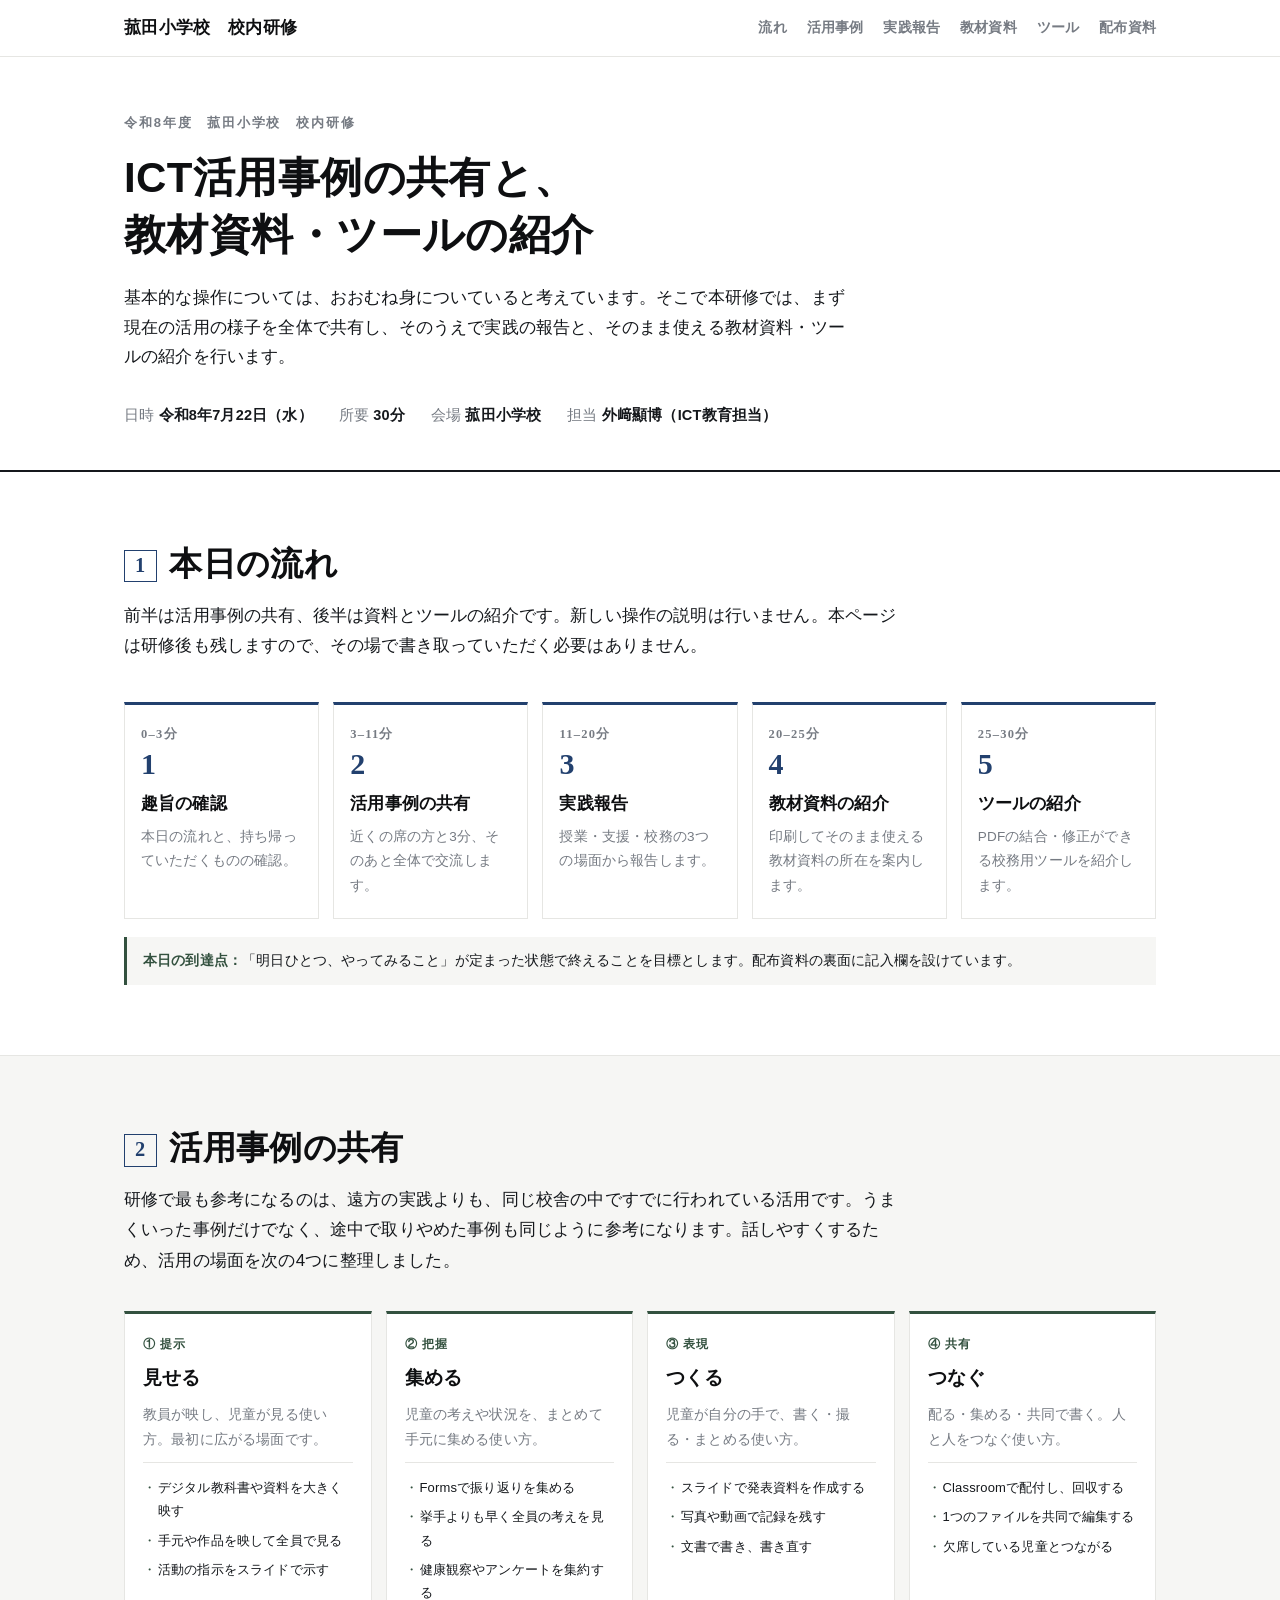
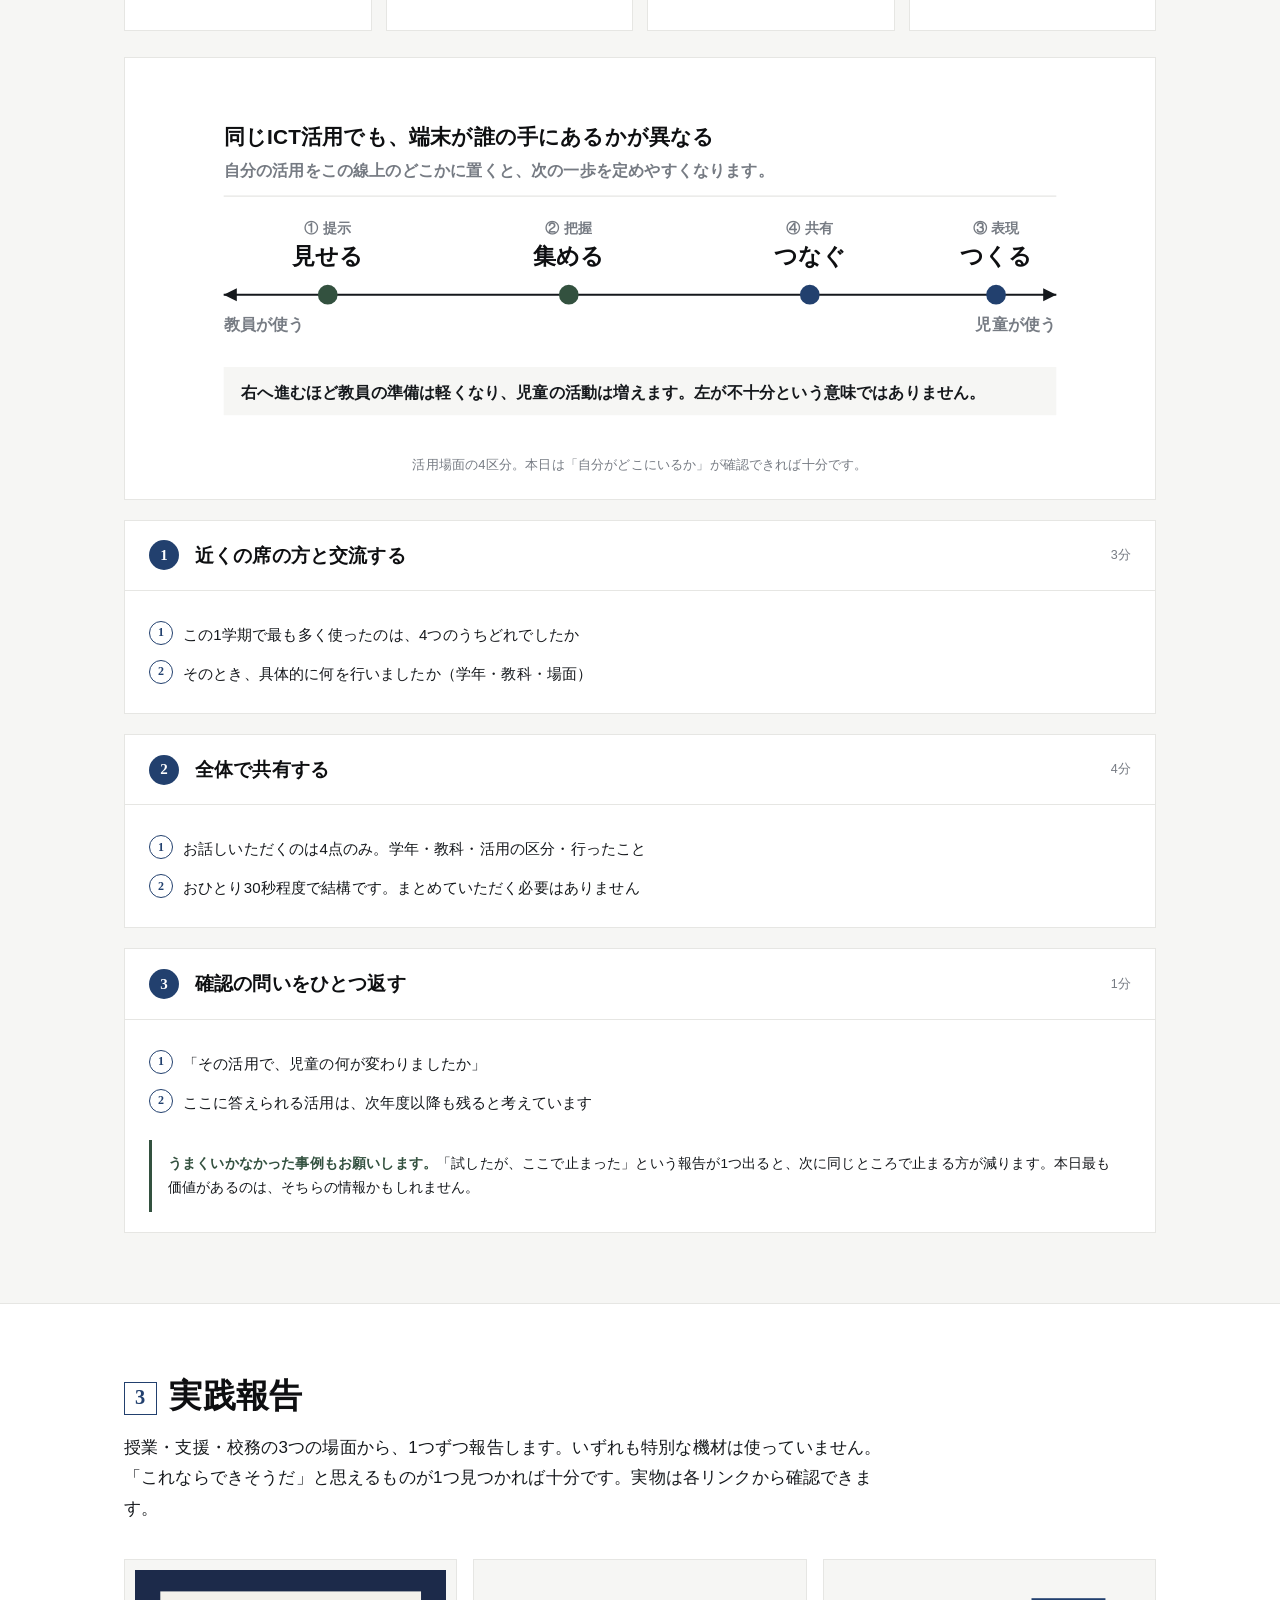
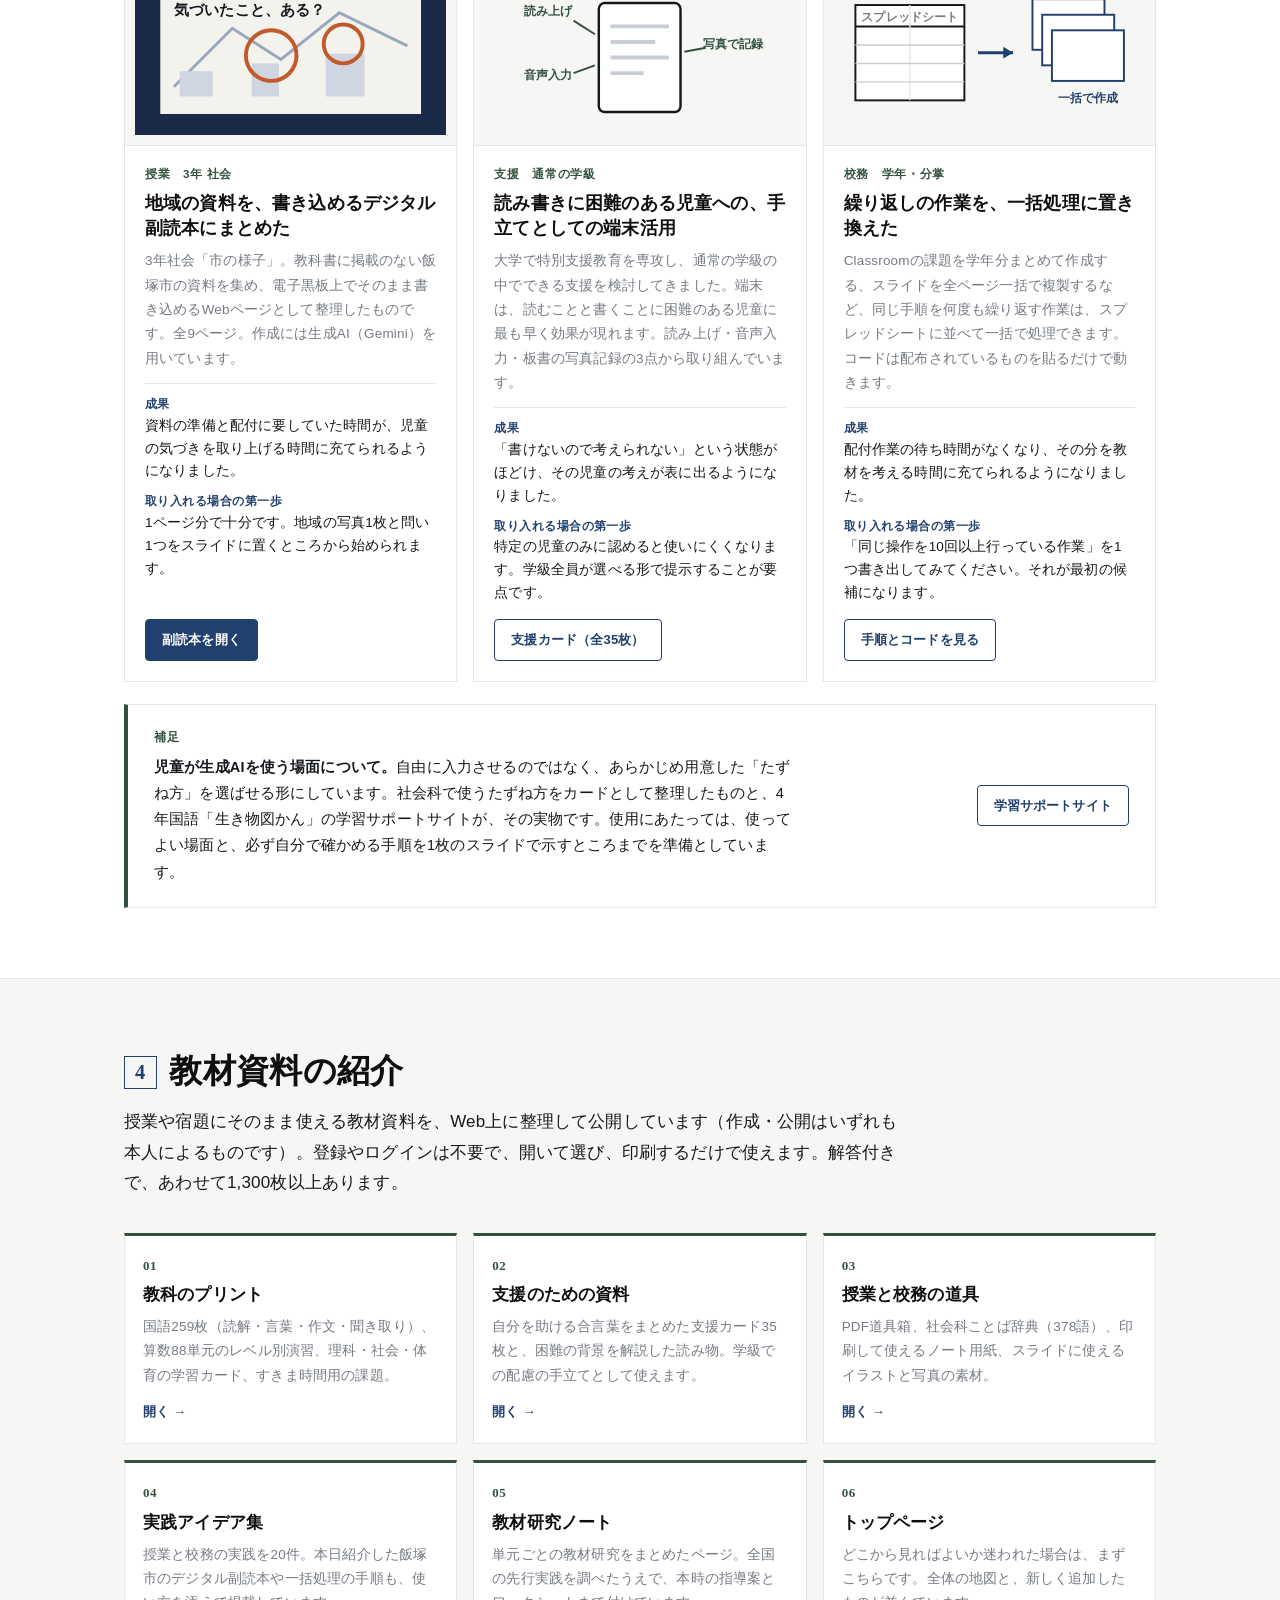
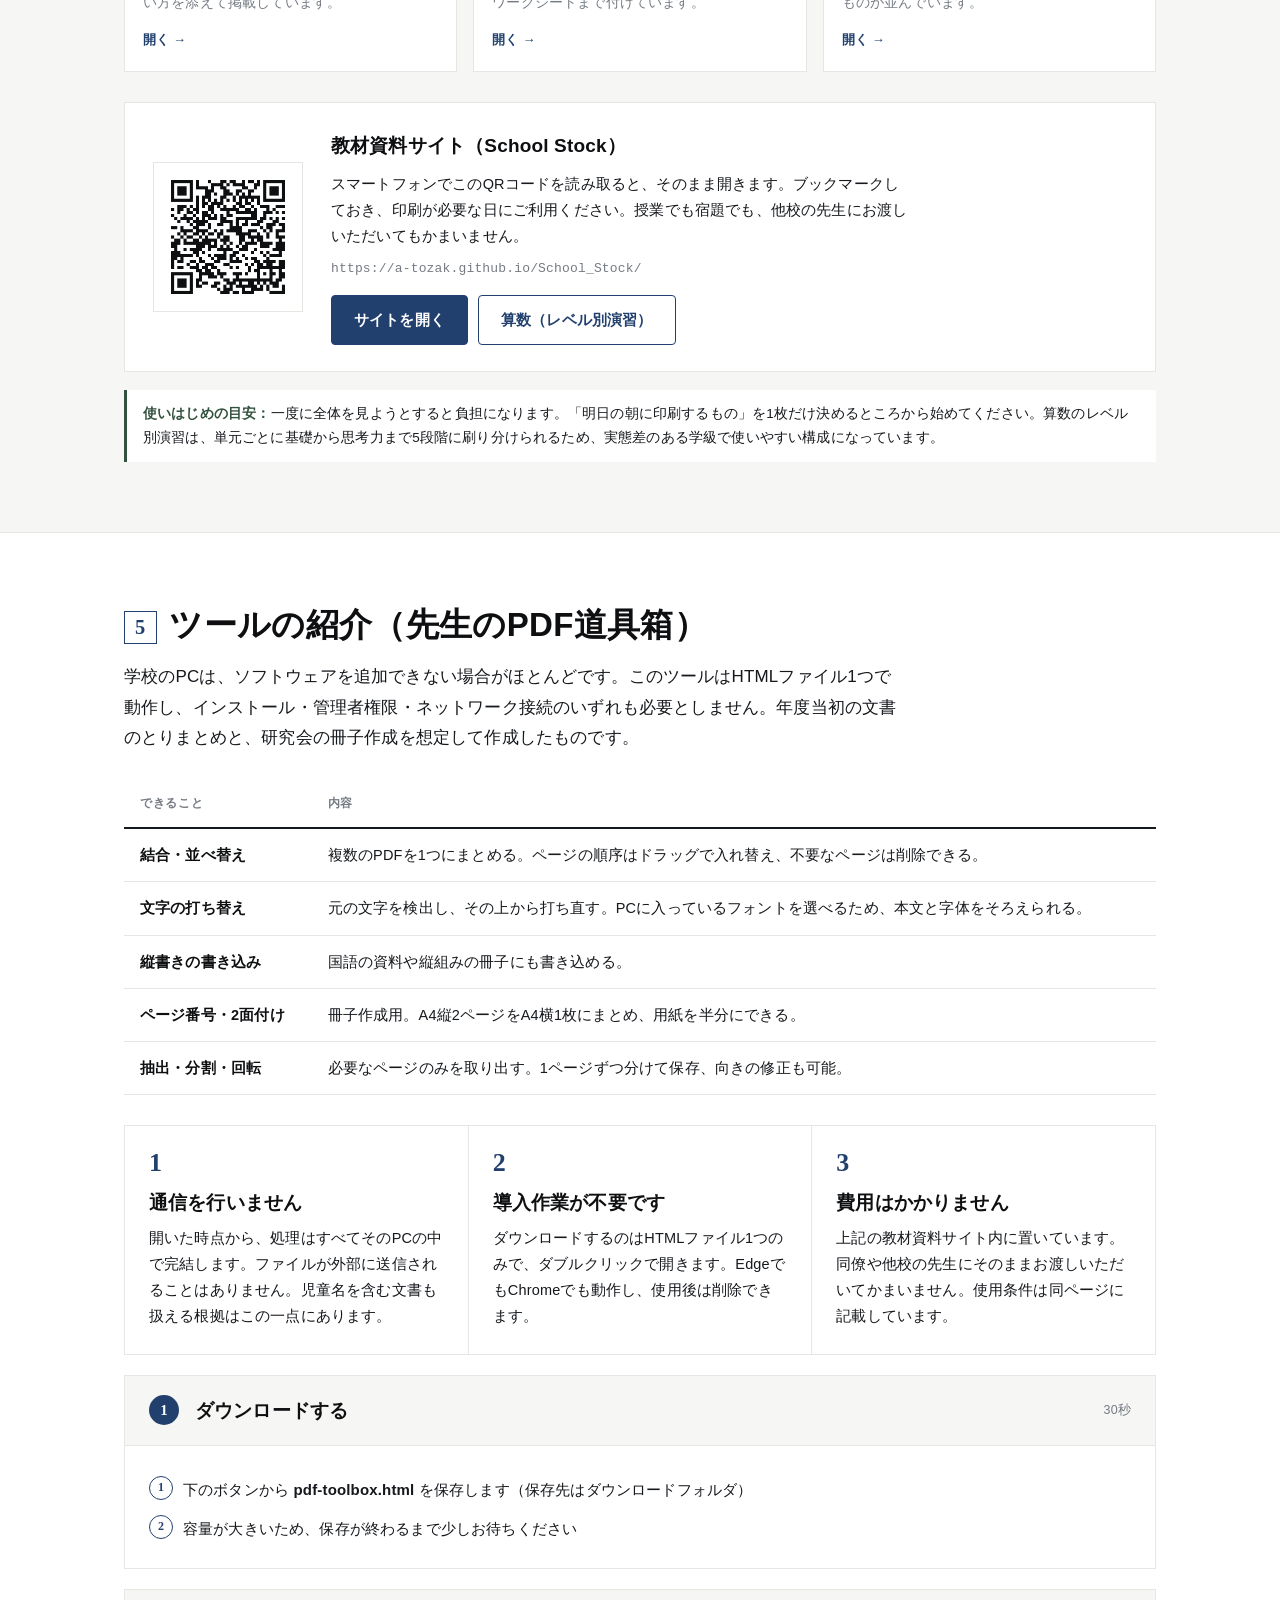
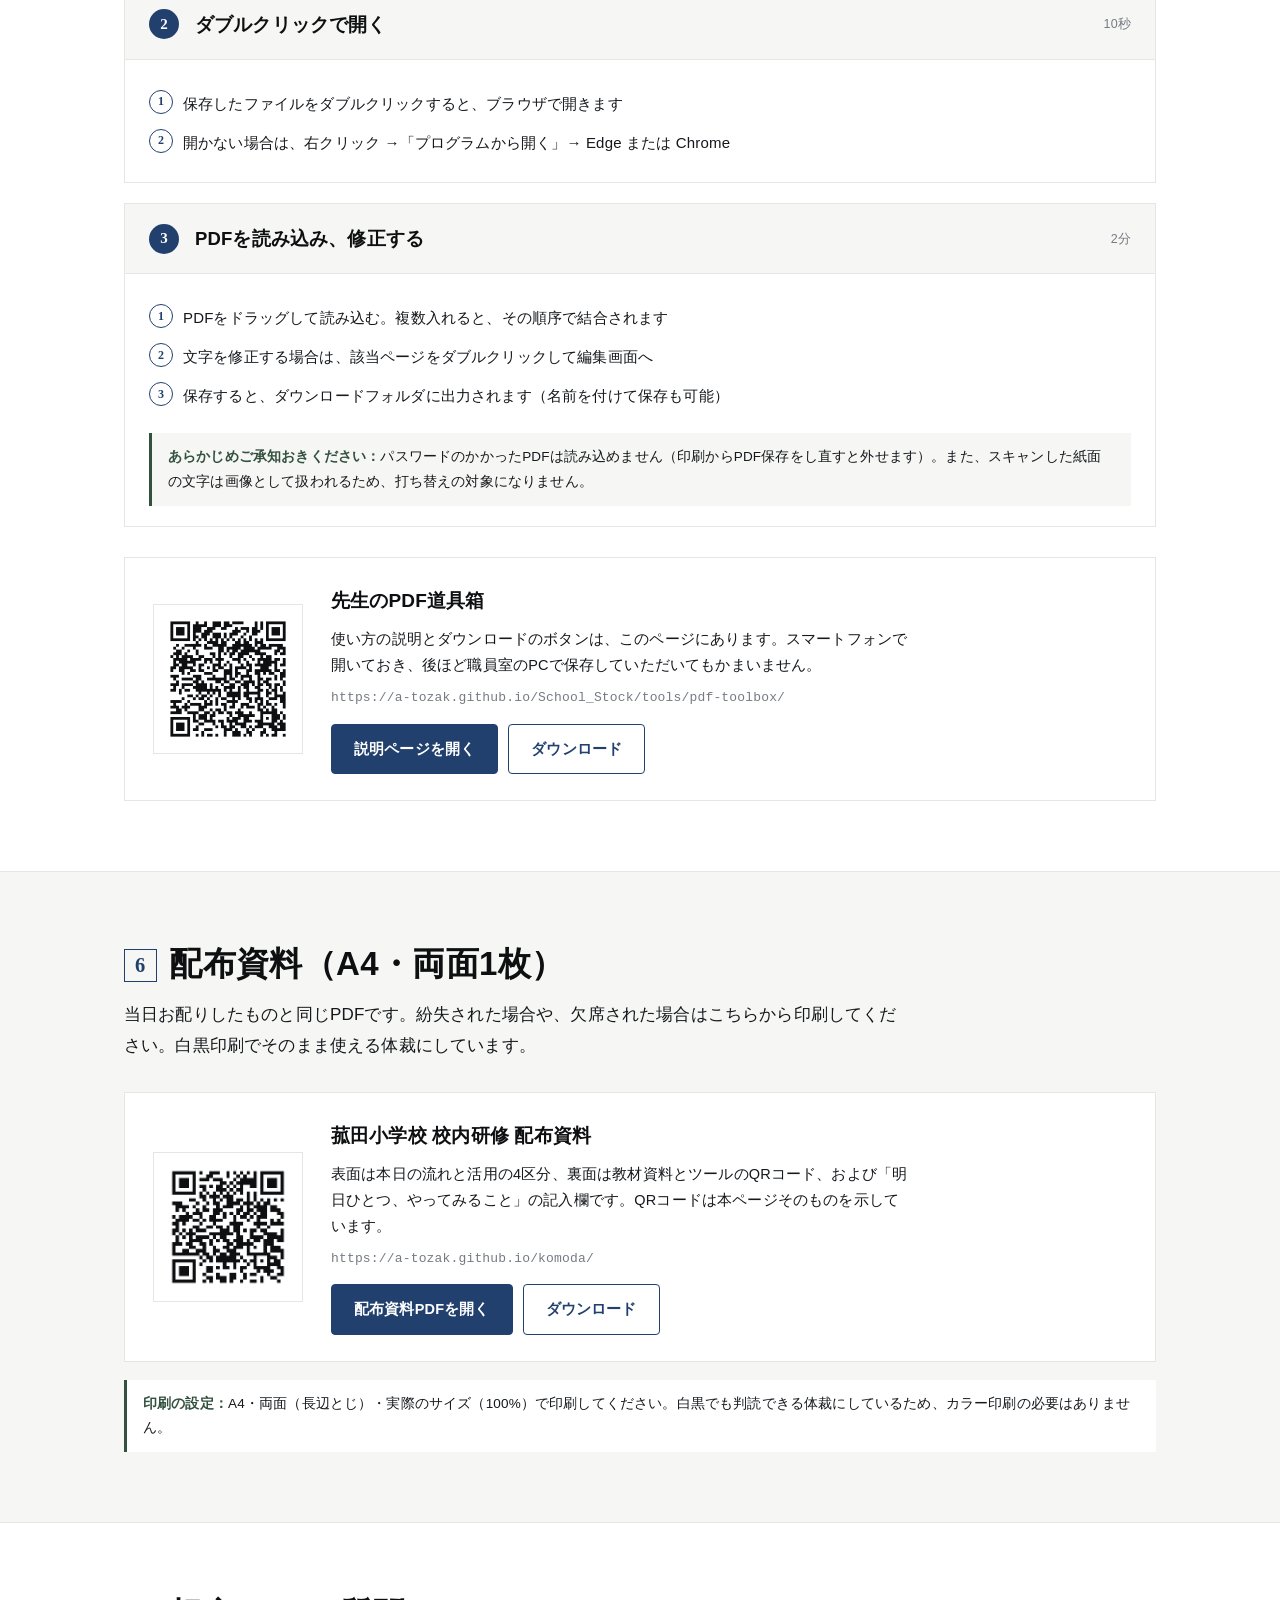
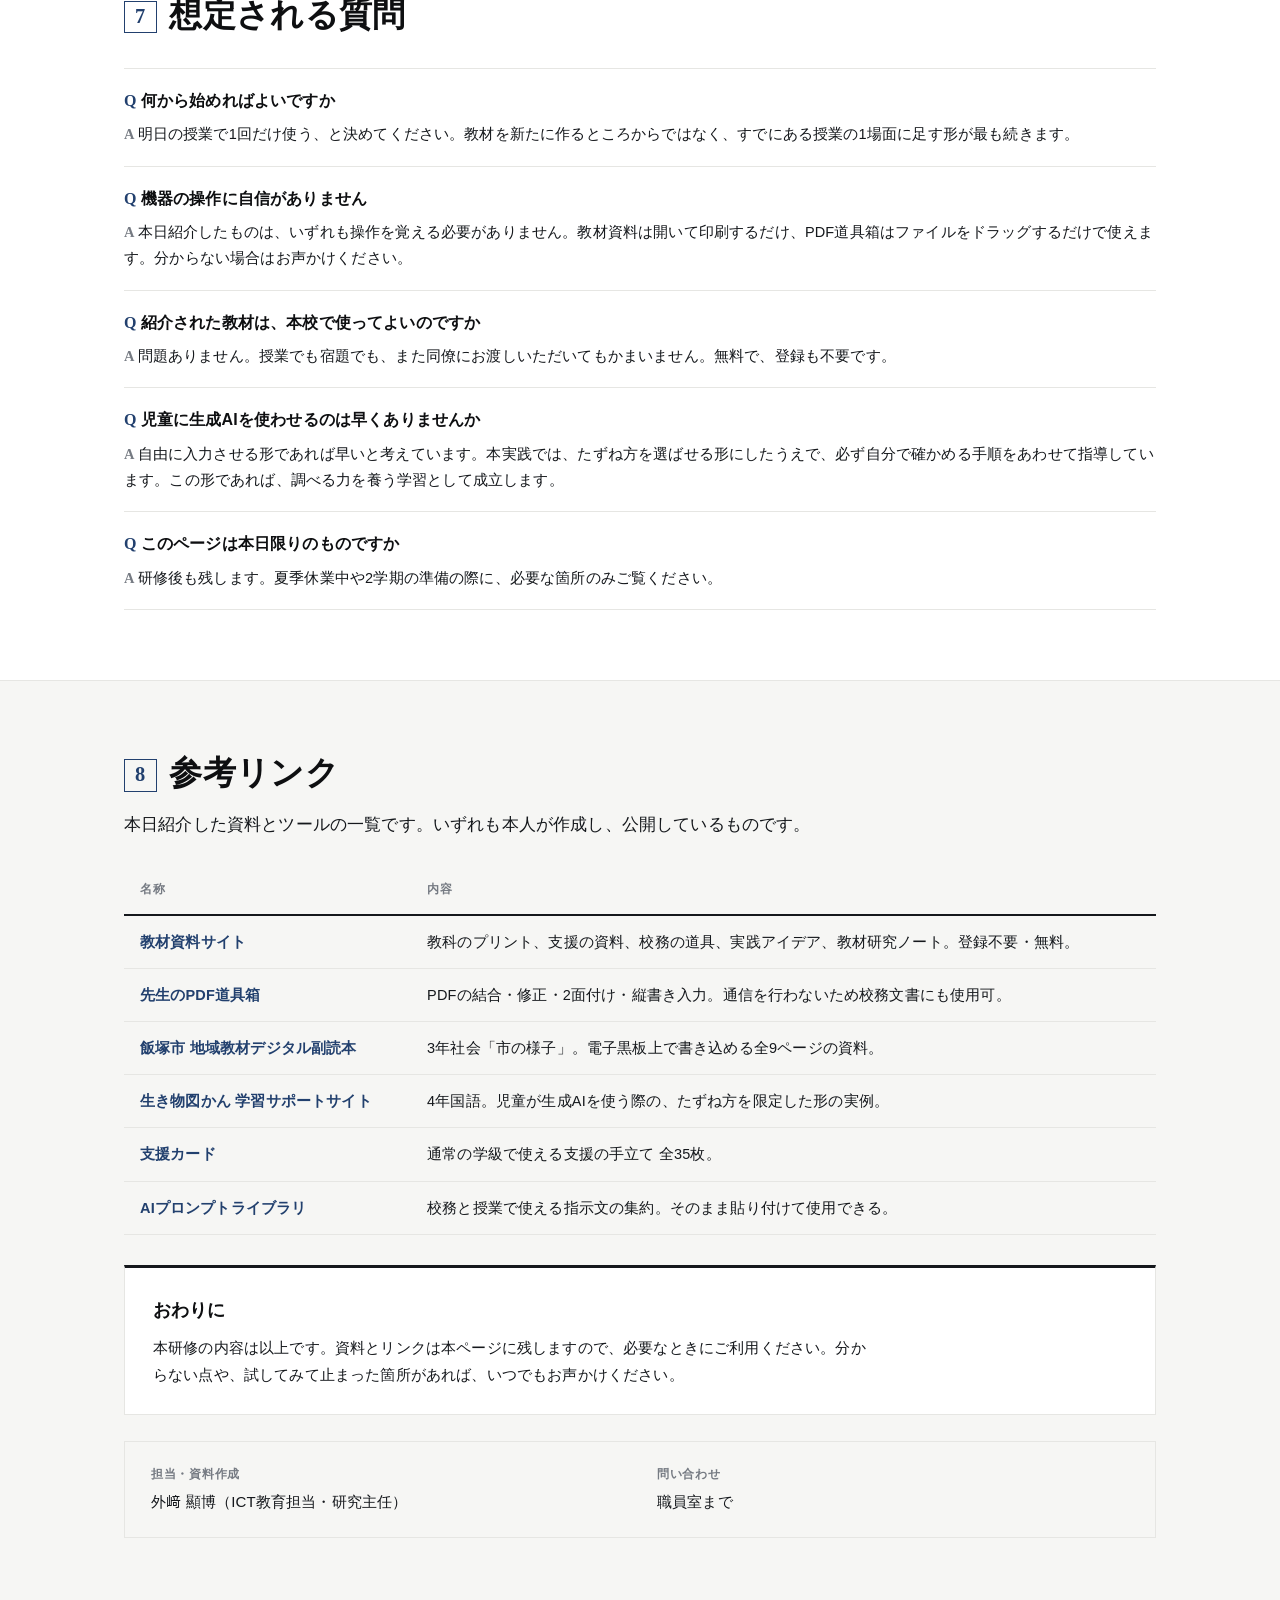
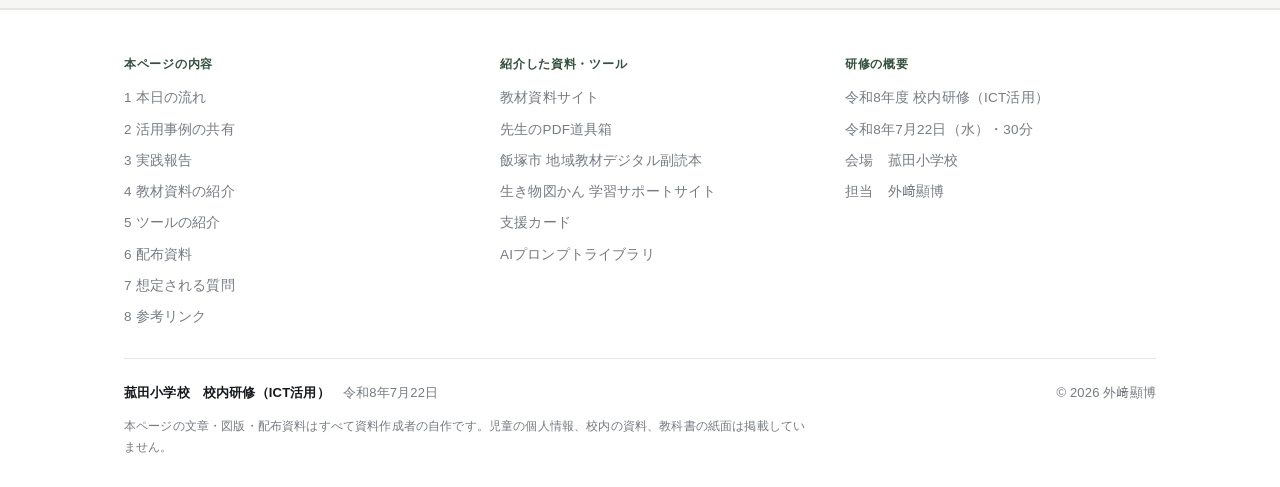
==== commit b3a4cce4: "校内研修資料としての体裁に全面改稿（事業ブランド要素を除去） - 表題を「ICT活用事例の共有と、教材資料・ツールの紹介」に変更（キャッチコピー調をやめる） - ヘッダ/フッタ/署名からLiFE wi" ====
--- a/index.html
+++ b/index.html
@@ -3,8 +3,8 @@
 <head>
 <meta charset="utf-8">
 <meta name="viewport" content="width=device-width, initial-scale=1">
-<title>「使える」の次は、分け合う。｜菰田小学校 校内研修 2026.7.22</title>
-<meta name="description" content="菰田小学校 校内研修（30分）。今の活用事例を持ち寄り、実践を3つ紹介し、無料の教材の棚「School Stock」と「先生のPDF道具箱」を持ち帰る。外﨑顯博 / LiFE with">
+<title>菰田小学校 校内研修（ICT活用）令和8年7月22日</title>
+<meta name="description" content="菰田小学校 校内研修（30分）。ICT活用事例の共有、実践報告、教材資料とツールの紹介。">
 <script>document.documentElement.className += ' js';</script>
 <link rel="stylesheet" href="styles.css">
 </head>
@@ -13,13 +13,13 @@
 <!-- ===== top bar ===== -->
 <header class="bar">
   <div class="wrap">
-    <div class="brand">LiFE with<span class="with">研修</span></div>
+    <div class="brand">菰田小学校　校内研修</div>
     <nav class="nav">
-      <a href="#flow">見取り図</a>
-      <a href="#jirei">今どう使ってる</a>
-      <a href="#jissen">私の実践</a>
-      <a href="#stock">教材の棚</a>
-      <a href="#pdf">PDF道具箱</a>
+      <a href="#nagare">流れ</a>
+      <a href="#jirei">活用事例</a>
+      <a href="#jissen">実践報告</a>
+      <a href="#stock">教材資料</a>
+      <a href="#pdf">ツール</a>
       <a href="#shiryo">配布資料</a>
     </nav>
   </div>
@@ -28,184 +28,176 @@
 <!-- ===== hero ===== -->
 <div class="hero">
   <div class="wrap">
-    <div class="kicker"><b>Komoda</b> Elementary School ・ In-School Training</div>
-    <h1>「使える」の次は、<br><span class="hl">分け合う</span>。</h1>
-    <p class="tagsub">操作の研修は、ひとまず卒業でいいと思っています。この30分は、もう校内でやっている使い方を持ち寄って、そこに私の実践と、無料で使える教材の棚と道具をひとつずつ足していく時間にします。</p>
+    <div class="kicker-ja">令和8年度　菰田小学校　校内研修</div>
+    <h1>ICT活用事例の共有と、<br>教材資料・ツールの紹介</h1>
+    <p class="tagsub">基本的な操作については、おおむね身についていると考えています。そこで本研修では、まず現在の活用の様子を全体で共有し、そのうえで実践の報告と、そのまま使える教材資料・ツールの紹介を行います。</p>
     <div class="meta">
-      <span>日程 <b>2026年7月22日（水）</b></span>
-      <span>時間 <b>30分</b></span>
+      <span>日時 <b>令和8年7月22日（水）</b></span>
+      <span>所要 <b>30分</b></span>
       <span>会場 <b>菰田小学校</b></span>
-      <span>持ち物 <b>先生用PC</b></span>
-      <span>進行 <b>外﨑顯博</b></span>
+      <span>担当 <b>外﨑顯博（ICT教育担当）</b></span>
     </div>
   </div>
 </div>
 
-<!-- ===== 30min flow ===== -->
-<section id="flow">
-  <div class="wrap reveal">
-    <div class="eyebrow">30 minutes</div>
-    <h2>この30分の、見取り図</h2>
-    <p class="lead">前半はみなさんの話を聞く時間、後半は持ち帰るものを渡す時間です。新しい操作は出てきません。このページは今日のあとも残るので、その場でメモを取らなくて大丈夫です。</p>
+<!-- ===== 1 本日の流れ ===== -->
+<section id="nagare">
+  <div class="wrap reveal">
+    <h2><span class="secno">1</span>本日の流れ</h2>
+    <p class="lead">前半は活用事例の共有、後半は資料とツールの紹介です。新しい操作の説明は行いません。本ページは研修後も残しますので、その場で書き取っていただく必要はありません。</p>
     <div class="flow">
       <div class="step">
-        <div class="t">0–3 min</div><div class="n">1</div>
-        <h3>今日やること</h3>
-        <p>見取り図とゴールの確認。持ち帰るものは2つです。</p>
+        <div class="t">0–3分</div><div class="n">1</div>
+        <h3>趣旨の確認</h3>
+        <p>本日の流れと、持ち帰っていただくものの確認。</p>
       </div>
       <div class="step">
-        <div class="t">3–11 min</div><div class="n">2</div>
-        <h3>今、どう使ってる？</h3>
-        <p>ペアで3分、そのあと全体で。となりの教室の使い方が一番効きます。</p>
+        <div class="t">3–11分</div><div class="n">2</div>
+        <h3>活用事例の共有</h3>
+        <p>近くの席の方と3分、そのあと全体で交流します。</p>
       </div>
       <div class="step">
-        <div class="t">11–20 min</div><div class="n">3</div>
-        <h3>私の実践から3つ</h3>
-        <p>授業で・気になる子に・校務で。まねできる形にして話します。</p>
+        <div class="t">11–20分</div><div class="n">3</div>
+        <h3>実践報告</h3>
+        <p>授業・支援・校務の3つの場面から報告します。</p>
       </div>
       <div class="step">
-        <div class="t">20–25 min</div><div class="n">4</div>
-        <h3>教材の棚</h3>
-        <p>School Stock。無料・登録不要で、印刷して使えるプリントの棚です。</p>
+        <div class="t">20–25分</div><div class="n">4</div>
+        <h3>教材資料の紹介</h3>
+        <p>印刷してそのまま使える教材資料の所在を案内します。</p>
       </div>
       <div class="step">
-        <div class="t">25–30 min</div><div class="n">5</div>
-        <h3>PDF道具箱</h3>
-        <p>PDFの結合と文字の打ち替え。学校のPCで、入れずに動きます。</p>
-      </div>
-    </div>
-    <div class="tip"><b>今日のゴール：</b>「明日ひとつ、やってみること」が決まって帰れること。それ以上は求めません。配布資料の裏に、書き込む欄をつくっています。</div>
-  </div>
-</section>
-
-<!-- ===== 今どう使ってる ===== -->
+        <div class="t">25–30分</div><div class="n">5</div>
+        <h3>ツールの紹介</h3>
+        <p>PDFの結合・修正ができる校務用ツールを紹介します。</p>
+      </div>
+    </div>
+    <div class="tip"><b>本日の到達点：</b>「明日ひとつ、やってみること」が定まった状態で終えることを目標とします。配布資料の裏面に記入欄を設けています。</div>
+  </div>
+</section>
+
+<!-- ===== 2 活用事例の共有 ===== -->
 <section id="jirei" class="band">
   <div class="wrap reveal">
-    <div class="eyebrow">Share</div>
-    <h2>まず、みなさんの使い方を<br>聞かせてください。</h2>
-    <p class="lead">研修でいちばん参考になるのは、遠くの学校の実践よりも、となりの教室でもう起きていることです。うまくいった話も、途中でやめた話も、同じくらい聞きたいです。話しやすいように、使い方を4つの型に分けておきました。</p>
+    <h2><span class="secno">2</span>活用事例の共有</h2>
+    <p class="lead">研修で最も参考になるのは、遠方の実践よりも、同じ校舎の中ですでに行われている活用です。うまくいった事例だけでなく、途中で取りやめた事例も同じように参考になります。話しやすくするため、活用の場面を次の4つに整理しました。</p>
 
     <div class="types">
       <div class="ty">
-        <div class="k">Show</div>
+        <div class="k">① 提示</div>
         <h3>見せる</h3>
-        <p>先生が映して、子どもが見る使い方。いちばん最初に広がるところです。</p>
+        <p>教員が映し、児童が見る使い方。最初に広がる場面です。</p>
         <ul>
           <li>デジタル教科書や資料を大きく映す</li>
           <li>手元や作品を映して全員で見る</li>
-          <li>今なにをする時間かをスライドで出す</li>
+          <li>活動の指示をスライドで示す</li>
         </ul>
       </div>
       <div class="ty">
-        <div class="k">Collect</div>
+        <div class="k">② 把握</div>
         <h3>集める</h3>
-        <p>子どもの考えや様子を、まとめて手元に持ってくる使い方。</p>
+        <p>児童の考えや状況を、まとめて手元に集める使い方。</p>
         <ul>
-          <li>Formsでふりかえりを集める</li>
-          <li>挙手より早く、全員の考えを見る</li>
-          <li>健康観察やアンケートをまとめる</li>
+          <li>Formsで振り返りを集める</li>
+          <li>挙手よりも早く全員の考えを見る</li>
+          <li>健康観察やアンケートを集約する</li>
         </ul>
       </div>
       <div class="ty">
-        <div class="k">Create</div>
+        <div class="k">③ 表現</div>
         <h3>つくる</h3>
-        <p>子どもが自分の手で、書く・撮る・まとめる使い方。</p>
+        <p>児童が自分の手で、書く・撮る・まとめる使い方。</p>
         <ul>
-          <li>スライドで発表の資料をつくる</li>
+          <li>スライドで発表資料を作成する</li>
           <li>写真や動画で記録を残す</li>
-          <li>ドキュメントで書いて、書き直す</li>
+          <li>文書で書き、書き直す</li>
         </ul>
       </div>
       <div class="ty">
-        <div class="k">Connect</div>
+        <div class="k">④ 共有</div>
         <h3>つなぐ</h3>
-        <p>配る・集める・一緒に書く。人と人をつなぐ使い方。</p>
+        <p>配る・集める・共同で書く。人と人をつなぐ使い方。</p>
         <ul>
-          <li>Classroomで配って、集める</li>
-          <li>1つのファイルをみんなで書く</li>
-          <li>休んでいる子とつながる</li>
+          <li>Classroomで配付し、回収する</li>
+          <li>1つのファイルを共同で編集する</li>
+          <li>欠席している児童とつながる</li>
         </ul>
       </div>
     </div>
 
     <figure class="fig">
-      <svg viewBox="0 0 900 330" role="img" aria-label="4つの型を、先生が使う側から子どもが使う側までの線の上に並べた図">
+      <svg viewBox="0 0 900 330" role="img" aria-label="4つの活用場面を、教員が使う側から児童が使う側までの線の上に並べた図">
         <rect x="0" y="0" width="900" height="330" fill="#ffffff"/>
-        <!-- axis -->
         <line x1="70" y1="196" x2="830" y2="196" stroke="#15181c" stroke-width="2"/>
         <path d="M 830 196 L 818 190 L 818 202 Z" fill="#15181c"/>
         <path d="M 70 196 L 82 190 L 82 202 Z" fill="#15181c"/>
-        <text x="70" y="228" font-size="15" fill="#767b83" class="d-label">先生が使う</text>
-        <text x="830" y="228" font-size="15" fill="#767b83" text-anchor="end" class="d-label">子どもが使う</text>
-
-        <!-- markers -->
+        <text x="70" y="228" font-size="15" fill="#767b83" class="d-label">教員が使う</text>
+        <text x="830" y="228" font-size="15" fill="#767b83" text-anchor="end" class="d-label">児童が使う</text>
+
         <g class="d-label">
           <circle cx="165" cy="196" r="9" fill="#33513f"/>
           <text x="165" y="168" font-size="21" font-weight="bold" fill="#0e0f11" text-anchor="middle">見せる</text>
-          <text x="165" y="140" font-size="12.5" fill="#767b83" text-anchor="middle" letter-spacing="2">SHOW</text>
+          <text x="165" y="140" font-size="13" fill="#767b83" text-anchor="middle">① 提示</text>
 
           <circle cx="385" cy="196" r="9" fill="#33513f"/>
           <text x="385" y="168" font-size="21" font-weight="bold" fill="#0e0f11" text-anchor="middle">集める</text>
-          <text x="385" y="140" font-size="12.5" fill="#767b83" text-anchor="middle" letter-spacing="2">COLLECT</text>
-
-          <circle cx="605" cy="196" r="9" fill="#2b5fd9"/>
+          <text x="385" y="140" font-size="13" fill="#767b83" text-anchor="middle">② 把握</text>
+
+          <circle cx="605" cy="196" r="9" fill="#22406e"/>
           <text x="605" y="168" font-size="21" font-weight="bold" fill="#0e0f11" text-anchor="middle">つなぐ</text>
-          <text x="605" y="140" font-size="12.5" fill="#767b83" text-anchor="middle" letter-spacing="2">CONNECT</text>
-
-          <circle cx="775" cy="196" r="9" fill="#2b5fd9"/>
+          <text x="605" y="140" font-size="13" fill="#767b83" text-anchor="middle">④ 共有</text>
+
+          <circle cx="775" cy="196" r="9" fill="#22406e"/>
           <text x="775" y="168" font-size="21" font-weight="bold" fill="#0e0f11" text-anchor="middle">つくる</text>
-          <text x="775" y="140" font-size="12.5" fill="#767b83" text-anchor="middle" letter-spacing="2">CREATE</text>
+          <text x="775" y="140" font-size="13" fill="#767b83" text-anchor="middle">③ 表現</text>
         </g>
 
-        <!-- title -->
-        <text x="70" y="58" font-size="19" font-weight="bold" fill="#0e0f11" class="d-label">同じ「ICT活用」でも、道具が誰の手にあるかがちがう</text>
-        <text x="70" y="88" font-size="14.5" fill="#767b83" class="d-label">まず自分の使い方をこの線のどこかに置いてみると、次の一歩が決めやすくなります。</text>
+        <text x="70" y="58" font-size="19" font-weight="bold" fill="#0e0f11" class="d-label">同じICT活用でも、端末が誰の手にあるかが異なる</text>
+        <text x="70" y="88" font-size="14.5" fill="#767b83" class="d-label">自分の活用をこの線上のどこかに置くと、次の一歩を定めやすくなります。</text>
         <line x1="70" y1="106" x2="830" y2="106" stroke="#e6e6e3" stroke-width="1"/>
 
-        <!-- footer note -->
         <rect x="70" y="262" width="760" height="44" fill="#f6f6f4"/>
-        <text x="86" y="290" font-size="14.5" fill="#15181c" class="d-label" font-weight="normal">右へ行くほど準備は軽くなって、子どもの活動は増えます。左が悪いという話ではありません。</text>
+        <text x="86" y="290" font-size="14.5" fill="#15181c" class="d-label" font-weight="normal">右へ進むほど教員の準備は軽くなり、児童の活動は増えます。左が不十分という意味ではありません。</text>
       </svg>
-      <figcaption>4つの型。今日は「自分がどこにいるか」が分かれば十分です。</figcaption>
+      <figcaption>活用場面の4区分。本日は「自分がどこにいるか」が確認できれば十分です。</figcaption>
     </figure>
 
     <div class="menu">
-      <div class="head"><span class="badge">1</span><h3>となりの先生と話す</h3><span class="lv">3分</span></div>
+      <div class="head"><span class="badge">1</span><h3>近くの席の方と交流する</h3><span class="lv">3分</span></div>
       <div class="body">
         <ol class="steps">
-          <li>この1学期でいちばん使ったのは、4つのうちどれでしたか</li>
-          <li>そのとき、具体的に何をしましたか（学年・教科・場面）</li>
+          <li>この1学期で最も多く使ったのは、4つのうちどれでしたか</li>
+          <li>そのとき、具体的に何を行いましたか（学年・教科・場面）</li>
         </ol>
       </div>
     </div>
     <div class="menu">
-      <div class="head"><span class="badge">2</span><h3>全体でひとことずつ</h3><span class="lv">4分</span></div>
+      <div class="head"><span class="badge">2</span><h3>全体で共有する</h3><span class="lv">4分</span></div>
       <div class="body">
         <ol class="steps">
-          <li>言うのは4つだけ。学年・教科・使った型・やったこと</li>
-          <li>ひとり30秒で十分です。うまくまとめようとしなくて大丈夫です</li>
+          <li>お話しいただくのは4点のみ。学年・教科・活用の区分・行ったこと</li>
+          <li>おひとり30秒程度で結構です。まとめていただく必要はありません</li>
         </ol>
       </div>
     </div>
     <div class="menu">
-      <div class="head"><span class="badge">3</span><h3>出てきたものに、問いをひとつ返す</h3><span class="lv">1分</span></div>
+      <div class="head"><span class="badge">3</span><h3>確認の問いをひとつ返す</h3><span class="lv">1分</span></div>
       <div class="body">
         <ol class="steps">
-          <li>「その使い方で、子どもの何が変わりましたか」</li>
-          <li>ここが答えられる使い方は、来年も残ります</li>
+          <li>「その活用で、児童の何が変わりましたか」</li>
+          <li>ここに答えられる活用は、次年度以降も残ると考えています</li>
         </ol>
-        <div class="tip"><b>うまくいかなかった話も出してください。</b>「やってみたけど、ここで止まった」が1つ出ると、次に同じところで止まる人が減ります。今日いちばん値打ちがあるのは、実はこちらかもしれません。</div>
-      </div>
-    </div>
-  </div>
-</section>
-
-<!-- ===== 私の実践 ===== -->
+        <div class="tip"><b>うまくいかなかった事例もお願いします。</b>「試したが、ここで止まった」という報告が1つ出ると、次に同じところで止まる方が減ります。本日最も価値があるのは、そちらの情報かもしれません。</div>
+      </div>
+    </div>
+  </div>
+</section>
+
+<!-- ===== 3 実践報告 ===== -->
 <section id="jissen">
   <div class="wrap reveal">
-    <div class="eyebrow">My practice</div>
-    <h2>私がやってきたことを、3つだけ。</h2>
-    <p class="lead">授業で・気になる子に・校務で、ひとつずつ。どれも特別な機材はいりません。「これならできそう」が1つ見つかれば、今日の目的は果たせています。実物はリンクから見られます。</p>
+    <h2><span class="secno">3</span>実践報告</h2>
+    <p class="lead">授業・支援・校務の3つの場面から、1つずつ報告します。いずれも特別な機材は使っていません。「これならできそうだ」と思えるものが1つ見つかれば十分です。実物は各リンクから確認できます。</p>
 
     <div class="jissen">
       <!-- 1 -->
@@ -224,23 +216,23 @@
           </svg>
         </div>
         <div class="body">
-          <div class="layer">授業で</div>
-          <h3>飯塚のまちを、書き込めるデジタル副読本にした</h3>
-          <p>3年社会「市の様子」。教科書に載っていない地域の資料を、電子黒板でそのままペンで書き込めるWebページにまとめました。全9ページ。Geminiに手伝ってもらいながらつくっています。</p>
+          <div class="layer">授業　3年 社会</div>
+          <h3>地域の資料を、書き込めるデジタル副読本にまとめた</h3>
+          <p>3年社会「市の様子」。教科書に掲載のない飯塚市の資料を集め、電子黒板上でそのまま書き込めるWebページとして整理したものです。全9ページ。作成には生成AI（Gemini）を用いています。</p>
           <dl>
-            <dt>変わったこと</dt>
-            <dd>資料をさがして配る時間がなくなり、その分が子どもの気づきを聞く時間になりました。</dd>
-            <dt>明日まねするなら</dt>
-            <dd>1ページ分でいいです。地域の写真を1枚と、問いをひとつ、スライドに置くところから。</dd>
+            <dt>成果</dt>
+            <dd>資料の準備と配付に要していた時間が、児童の気づきを取り上げる時間に充てられるようになりました。</dd>
+            <dt>取り入れる場合の第一歩</dt>
+            <dd>1ページ分で十分です。地域の写真1枚と問い1つをスライドに置くところから始められます。</dd>
           </dl>
-          <div class="act"><a class="btn sm primary" href="https://a-tozak.github.io/iizuka-fukudokuhon/" target="_blank" rel="noopener">副読本を開く ↗</a></div>
+          <div class="act"><a class="btn sm primary" href="https://a-tozak.github.io/iizuka-fukudokuhon/" target="_blank" rel="noopener">副読本を開く</a></div>
         </div>
       </div>
 
       <!-- 2 -->
       <div class="jc">
         <div class="thumb">
-          <svg viewBox="0 0 320 170" role="img" aria-label="タブレットが読み上げ・音声入力・写真の3つの役割を持つ図">
+          <svg viewBox="0 0 320 170" role="img" aria-label="端末が読み上げ・音声入力・写真の3つの役割を持つ図">
             <rect width="320" height="170" fill="#f6f6f4"/>
             <rect x="118" y="34" width="84" height="112" rx="6" fill="#ffffff" stroke="#15181c" stroke-width="2.5"/>
             <line x1="130" y1="58" x2="190" y2="58" stroke="#c9ced6" stroke-width="4"/>
@@ -250,7 +242,7 @@
             <g class="d-label" font-size="12.5" font-weight="bold" fill="#33513f">
               <text x="66" y="46" text-anchor="middle">読み上げ</text>
               <text x="66" y="112" text-anchor="middle">音声入力</text>
-              <text x="256" y="80" text-anchor="middle">写真でメモ</text>
+              <text x="256" y="80" text-anchor="middle">写真で記録</text>
             </g>
             <path d="M92 52 L114 66" stroke="#33513f" stroke-width="2"/>
             <path d="M92 106 L114 98" stroke="#33513f" stroke-width="2"/>
@@ -258,16 +250,16 @@
           </svg>
         </div>
         <div class="body">
-          <div class="layer">気になる子に</div>
-          <h3>読み書きが苦手な子の、手をふさがない道具として</h3>
-          <p>大学で特別支援教育を専攻していて、通常学級の中でできる支援をずっと考えてきました。端末は、読むのが苦しい子と書くのが苦しい子にいちばん早く効きます。読み上げ・音声入力・板書を写真で残す。この3つから始めています。</p>
+          <div class="layer">支援　通常の学級</div>
+          <h3>読み書きに困難のある児童への、手立てとしての端末活用</h3>
+          <p>大学で特別支援教育を専攻し、通常の学級の中でできる支援を検討してきました。端末は、読むことと書くことに困難のある児童に最も早く効果が現れます。読み上げ・音声入力・板書の写真記録の3点から取り組んでいます。</p>
           <dl>
-            <dt>変わったこと</dt>
-            <dd>「書けないから考えられない」がほどけて、その子の考えが表に出るようになりました。</dd>
-            <dt>明日まねするなら</dt>
-            <dd>ひとりだけに許すと使いにくくなります。クラス全員に選べる形で出すのがこつです。</dd>
+            <dt>成果</dt>
+            <dd>「書けないので考えられない」という状態がほどけ、その児童の考えが表に出るようになりました。</dd>
+            <dt>取り入れる場合の第一歩</dt>
+            <dd>特定の児童のみに認めると使いにくくなります。学級全員が選べる形で提示することが要点です。</dd>
           </dl>
-          <div class="act"><a class="btn sm" href="https://a-tozak.github.io/School_Stock/shien/" target="_blank" rel="noopener">支援カード35枚を見る ↗</a></div>
+          <div class="act"><a class="btn sm" href="https://a-tozak.github.io/School_Stock/shien/" target="_blank" rel="noopener">支援カード（全35枚）</a></div>
         </div>
       </div>
 
@@ -283,120 +275,118 @@
               <line x1="22" y1="77" x2="134" y2="77"/><line x1="22" y1="96" x2="134" y2="96"/><line x1="22" y1="115" x2="134" y2="115"/>
             </g>
             <text x="78" y="52" font-size="12" fill="#767b83" text-anchor="middle" class="d-label">スプレッドシート</text>
-            <path d="M148 85 L184 85" stroke="#2b5fd9" stroke-width="3"/>
-            <path d="M184 85 L174 79 L174 91 Z" fill="#2b5fd9"/>
+            <path d="M148 85 L184 85" stroke="#22406e" stroke-width="3"/>
+            <path d="M184 85 L174 79 L174 91 Z" fill="#22406e"/>
             <g>
-              <rect x="204" y="30" width="74" height="52" fill="#ffffff" stroke="#2b5fd9" stroke-width="2"/>
-              <rect x="214" y="46" width="74" height="52" fill="#ffffff" stroke="#2b5fd9" stroke-width="2"/>
-              <rect x="224" y="62" width="74" height="52" fill="#ffffff" stroke="#2b5fd9" stroke-width="2"/>
+              <rect x="204" y="30" width="74" height="52" fill="#ffffff" stroke="#22406e" stroke-width="2"/>
+              <rect x="214" y="46" width="74" height="52" fill="#ffffff" stroke="#22406e" stroke-width="2"/>
+              <rect x="224" y="62" width="74" height="52" fill="#ffffff" stroke="#22406e" stroke-width="2"/>
             </g>
-            <text x="261" y="136" font-size="12" fill="#2b5fd9" text-anchor="middle" class="d-label">まとめて完成</text>
+            <text x="261" y="136" font-size="12" fill="#22406e" text-anchor="middle" class="d-label">一括で作成</text>
           </svg>
         </div>
         <div class="body">
-          <div class="layer">校務で</div>
-          <h3>くり返しの作業は、書かずに任せる</h3>
-          <p>Classroomの課題を学年ぶん一度につくる、スライドを全ページまとめて複製する。同じ手順を何十回もくり返しているものは、スプレッドシートに並べて一度に片づけられます。コピペで動くので、書ける必要はありません。</p>
+          <div class="layer">校務　学年・分掌</div>
+          <h3>繰り返しの作業を、一括処理に置き換えた</h3>
+          <p>Classroomの課題を学年分まとめて作成する、スライドを全ページ一括で複製するなど、同じ手順を何度も繰り返す作業は、スプレッドシートに並べて一括で処理できます。コードは配布されているものを貼るだけで動きます。</p>
           <dl>
-            <dt>変わったこと</dt>
-            <dd>配る作業の待ち時間がなくなって、教材を考える側に時間を戻せました。</dd>
-            <dt>明日まねするなら</dt>
-            <dd>「同じ操作を10回以上やっているもの」を1つ書き出してみてください。それが最初の候補です。</dd>
+            <dt>成果</dt>
+            <dd>配付作業の待ち時間がなくなり、その分を教材を考える時間に充てられるようになりました。</dd>
+            <dt>取り入れる場合の第一歩</dt>
+            <dd>「同じ操作を10回以上行っている作業」を1つ書き出してみてください。それが最初の候補になります。</dd>
           </dl>
-          <div class="act"><a class="btn sm" href="https://a-tozak.github.io/School_Stock/ideas/" target="_blank" rel="noopener">実践アイデア村を見る ↗</a></div>
+          <div class="act"><a class="btn sm" href="https://a-tozak.github.io/School_Stock/ideas/" target="_blank" rel="noopener">手順とコードを見る</a></div>
         </div>
       </div>
     </div>
 
     <div class="extra">
       <div>
-        <div class="ex-k">Bonus</div>
-        <p><b>時間があれば、もうひとつ。</b>子どもの手にAIを渡すときは、自由に打たせるのではなく「聞き方」を選ばせる形にしています。社会科で使う聞き方をカードにして並べたものと、4年国語「生き物図かん」の学習サポートサイトが実物です。使う前に、使ってよい場面と、必ず自分で確かめることを1枚のスライドで示すところまでが準備です。</p>
-      </div>
-      <div><a class="btn sm" href="https://a-tozak.github.io/ikimono-zukan-gemini/" target="_blank" rel="noopener">生き物図かんサイト ↗</a></div>
-    </div>
-  </div>
-</section>
-
-<!-- ===== School Stock ===== -->
+        <div class="ex-k">補足</div>
+        <p><b>児童が生成AIを使う場面について。</b>自由に入力させるのではなく、あらかじめ用意した「たずね方」を選ばせる形にしています。社会科で使うたずね方をカードとして整理したものと、4年国語「生き物図かん」の学習サポートサイトが、その実物です。使用にあたっては、使ってよい場面と、必ず自分で確かめる手順を1枚のスライドで示すところまでを準備としています。</p>
+      </div>
+      <div><a class="btn sm" href="https://a-tozak.github.io/ikimono-zukan-gemini/" target="_blank" rel="noopener">学習サポートサイト</a></div>
+    </div>
+  </div>
+</section>
+
+<!-- ===== 4 教材資料 ===== -->
 <section id="stock" class="band">
   <div class="wrap reveal">
-    <div class="eyebrow">Materials</div>
-    <h2>教材の棚を、ひとつ置いていきます。</h2>
-    <p class="lead">「School Stock」は、私がつくって置いている無料の教材と道具の棚です。登録もログインもいりません。開いて、選んで、印刷するだけです。プリントは答えつきで、あわせて1,300枚以上あります。</p>
+    <h2><span class="secno">4</span>教材資料の紹介</h2>
+    <p class="lead">授業や宿題にそのまま使える教材資料を、Web上に整理して公開しています（作成・公開はいずれも本人によるものです）。登録やログインは不要で、開いて選び、印刷するだけで使えます。解答付きで、あわせて1,300枚以上あります。</p>
 
     <div class="shelf">
       <a class="sh" href="https://a-tozak.github.io/School_Stock/prints/" target="_blank" rel="noopener">
-        <div class="tag">01 プリント</div>
+        <div class="tag">01</div>
         <h3>教科のプリント</h3>
-        <p>国語259枚（読解・言葉・作文・聞き取り）、算数88単元のレベル別演習、理科・社会・体育の学習カード、すきま5分の頭のじゅんび運動。</p>
-        <span class="go">棚を見る</span>
+        <p>国語259枚（読解・言葉・作文・聞き取り）、算数88単元のレベル別演習、理科・社会・体育の学習カード、すきま時間用の課題。</p>
+        <span class="go">開く</span>
       </a>
       <a class="sh" href="https://a-tozak.github.io/School_Stock/shien/" target="_blank" rel="noopener">
-        <div class="tag">02 支援</div>
-        <h3>気になる子の支援</h3>
-        <p>自分を助ける合言葉の支援カード35枚と、しんどさの正体を説明した読みもの。担任がひとりで抱えないための道具です。</p>
-        <span class="go">棚を見る</span>
+        <div class="tag">02</div>
+        <h3>支援のための資料</h3>
+        <p>自分を助ける合言葉をまとめた支援カード35枚と、困難の背景を解説した読み物。学級での配慮の手立てとして使えます。</p>
+        <span class="go">開く</span>
       </a>
       <a class="sh" href="https://a-tozak.github.io/School_Stock/tools/" target="_blank" rel="noopener">
-        <div class="tag">03 道具</div>
+        <div class="tag">03</div>
         <h3>授業と校務の道具</h3>
-        <p>PDF道具箱、社会科ことば辞典378語、印刷して使えるノートプリント、スライドに使えるイラストと写真の素材。</p>
-        <span class="go">棚を見る</span>
+        <p>PDF道具箱、社会科ことば辞典（378語）、印刷して使えるノート用紙、スライドに使えるイラストと写真の素材。</p>
+        <span class="go">開く</span>
       </a>
       <a class="sh" href="https://a-tozak.github.io/School_Stock/ideas/" target="_blank" rel="noopener">
-        <div class="tag">04 アイデア</div>
-        <h3>実践アイデア村</h3>
-        <p>授業と校務のアイデアを20件。今日紹介した飯塚市のデジタル副読本やGASも、使い方つきでここにあります。</p>
-        <span class="go">棚を見る</span>
+        <div class="tag">04</div>
+        <h3>実践アイデア集</h3>
+        <p>授業と校務の実践を20件。本日紹介した飯塚市のデジタル副読本や一括処理の手順も、使い方を添えて掲載しています。</p>
+        <span class="go">開く</span>
       </a>
       <a class="sh" href="https://a-tozak.github.io/School_Stock/kyozai-kenkyu/" target="_blank" rel="noopener">
-        <div class="tag">05 教材研究</div>
+        <div class="tag">05</div>
         <h3>教材研究ノート</h3>
-        <p>単元ごとに「こう考えたら面白いかも」をまとめたページ。全国の実践を調べて、指導案とワークシートまでつけています。</p>
-        <span class="go">棚を見る</span>
+        <p>単元ごとの教材研究をまとめたページ。全国の先行実践を調べたうえで、本時の指導案とワークシートまで付けています。</p>
+        <span class="go">開く</span>
       </a>
       <a class="sh" href="https://a-tozak.github.io/School_Stock/" target="_blank" rel="noopener">
-        <div class="tag">06 読みもの</div>
-        <h3>棚のトップページ</h3>
-        <p>どこから見ればいいか迷ったら、まずここです。棚の地図と、新しく増えたものが並んでいます。</p>
-        <span class="go">棚を見る</span>
+        <div class="tag">06</div>
+        <h3>トップページ</h3>
+        <p>どこから見ればよいか迷われた場合は、まずこちらです。全体の地図と、新しく追加したものが並んでいます。</p>
+        <span class="go">開く</span>
       </a>
     </div>
 
     <div class="take">
-      <div class="qr"><img src="qr/qr_schoolstock.png" alt="School Stock のQRコード"></div>
+      <div class="qr"><img src="qr/qr_schoolstock.png" alt="教材資料サイトのQRコード"></div>
       <div>
-        <h3>School Stock｜先生のための、無料の道具と教材の棚</h3>
-        <p>スマホでこのQRを読むと、そのまま棚が開きます。ブックマークしておいて、印刷したい日に開いてください。完成品はいつも無料です。</p>
+        <h3>教材資料サイト（School Stock）</h3>
+        <p>スマートフォンでこのQRコードを読み取ると、そのまま開きます。ブックマークしておき、印刷が必要な日にご利用ください。授業でも宿題でも、他校の先生にお渡しいただいてもかまいません。</p>
         <div class="url">https://a-tozak.github.io/School_Stock/</div>
         <div class="act">
-          <a class="btn primary" href="https://a-tozak.github.io/School_Stock/" target="_blank" rel="noopener">棚を開く ↗</a>
-          <a class="btn" href="https://a-tozak.github.io/School_Stock/prints/sansu-ensyu/" target="_blank" rel="noopener">明日すぐ刷るなら（算数）↗</a>
-        </div>
-      </div>
-    </div>
-
-    <div class="tip"><b>使いはじめの一歩：</b>いきなり全部見ようとすると疲れます。「明日の朝、刷るもの」を1枚だけ決めるところから。算数のレベル別演習は、単元ごとに基礎から思考力まで5枚に刷り分けられるので、実態差のある学級で使いやすいです。</div>
-  </div>
-</section>
-
-<!-- ===== PDF道具箱 ===== -->
+          <a class="btn primary" href="https://a-tozak.github.io/School_Stock/" target="_blank" rel="noopener">サイトを開く</a>
+          <a class="btn" href="https://a-tozak.github.io/School_Stock/prints/sansu-ensyu/" target="_blank" rel="noopener">算数（レベル別演習）</a>
+        </div>
+      </div>
+    </div>
+
+    <div class="tip"><b>使いはじめの目安：</b>一度に全体を見ようとすると負担になります。「明日の朝に印刷するもの」を1枚だけ決めるところから始めてください。算数のレベル別演習は、単元ごとに基礎から思考力まで5段階に刷り分けられるため、実態差のある学級で使いやすい構成になっています。</div>
+  </div>
+</section>
+
+<!-- ===== 5 ツール ===== -->
 <section id="pdf">
   <div class="wrap reveal">
-    <div class="eyebrow">Toolbox</div>
-    <h2>PDFを、その場で直せる道具。</h2>
-    <p class="lead">学校のPCには、ソフトを入れられないことがほとんどです。この道具はHTMLファイルが1つあるだけで動きます。インストールも、管理者権限も、ネット接続もいりません。4月の教務の仕事や、研究会の冊子づくりのためにつくりました。</p>
+    <h2><span class="secno">5</span>ツールの紹介（先生のPDF道具箱）</h2>
+    <p class="lead">学校のPCは、ソフトウェアを追加できない場合がほとんどです。このツールはHTMLファイル1つで動作し、インストール・管理者権限・ネットワーク接続のいずれも必要としません。年度当初の文書のとりまとめと、研究会の冊子作成を想定して作成したものです。</p>
 
     <div class="tbl-scroll">
       <table class="tools">
-        <thead><tr><th>できること</th><th>中身</th></tr></thead>
+        <thead><tr><th>できること</th><th>内容</th></tr></thead>
         <tbody>
-          <tr><td class="name">結合・並べかえ</td><td>何枚かのPDFを1つにまとめる。ページの順番はドラッグで入れかえ、いらないページは削除。</td></tr>
-          <tr><td class="name">文字の打ち替え</td><td>もとの文字を見つけて、その上から打ち直す。このPCに入っているフォントが選べるので、本文と字体をそろえられる。</td></tr>
+          <tr><td class="name">結合・並べ替え</td><td>複数のPDFを1つにまとめる。ページの順序はドラッグで入れ替え、不要なページは削除できる。</td></tr>
+          <tr><td class="name">文字の打ち替え</td><td>元の文字を検出し、その上から打ち直す。PCに入っているフォントを選べるため、本文と字体をそろえられる。</td></tr>
           <tr><td class="name">縦書きの書き込み</td><td>国語の資料や縦組みの冊子にも書き込める。</td></tr>
-          <tr><td class="name">ページ番号・2面付け</td><td>冊子づくり用。A4縦2ページをA4横1枚にまとめて、紙を半分に。</td></tr>
-          <tr><td class="name">抽出・分割・回転</td><td>必要なページだけ取り出す。1ページずつ分けて保存も、向きの直しも。</td></tr>
+          <tr><td class="name">ページ番号・2面付け</td><td>冊子作成用。A4縦2ページをA4横1枚にまとめ、用紙を半分にできる。</td></tr>
+          <tr><td class="name">抽出・分割・回転</td><td>必要なページのみを取り出す。1ページずつ分けて保存、向きの修正も可能。</td></tr>
         </tbody>
       </table>
     </div>
@@ -404,18 +394,18 @@
     <div class="grid c3">
       <div class="cell">
         <div class="cn">1</div>
-        <h3>通信しません</h3>
-        <p style="font-size:14.5px; color:var(--ink)">開いた瞬間から、処理はぜんぶこのPCの中で終わります。ファイルはどこにも送られません。児童名の入った書類でも扱えるのは、この一点があるからです。</p>
+        <h3>通信を行いません</h3>
+        <p style="font-size:14.5px; color:var(--ink)">開いた時点から、処理はすべてそのPCの中で完結します。ファイルが外部に送信されることはありません。児童名を含む文書も扱える根拠はこの一点にあります。</p>
       </div>
       <div class="cell">
         <div class="cn">2</div>
-        <h3>入れなくていい</h3>
-        <p style="font-size:14.5px; color:var(--ink)">ダウンロードするのはHTMLファイル1つだけ。ダブルクリックで開きます。EdgeでもChromeでも動きます。使い終わったら消せます。</p>
+        <h3>導入作業が不要です</h3>
+        <p style="font-size:14.5px; color:var(--ink)">ダウンロードするのはHTMLファイル1つのみで、ダブルクリックで開きます。EdgeでもChromeでも動作し、使用後は削除できます。</p>
       </div>
       <div class="cell">
         <div class="cn">3</div>
-        <h3>無料です</h3>
-        <p style="font-size:14.5px; color:var(--ink)">School Stockの棚に置いています。同僚や他校の先生にそのまま渡してもらってかまいません。使用条件はページに書いています。</p>
+        <h3>費用はかかりません</h3>
+        <p style="font-size:14.5px; color:var(--ink)">上記の教材資料サイト内に置いています。同僚や他校の先生にそのままお渡しいただいてかまいません。使用条件は同ページに記載しています。</p>
       </div>
     </div>
 
@@ -424,7 +414,7 @@
       <div class="body">
         <ol class="steps">
           <li>下のボタンから <b>pdf-toolbox.html</b> を保存します（保存先はダウンロードフォルダ）</li>
-          <li>大きめのファイルなので、保存が終わるまで少し待ちます</li>
+          <li>容量が大きいため、保存が終わるまで少しお待ちください</li>
         </ol>
       </div>
     </div>
@@ -433,19 +423,19 @@
       <div class="body">
         <ol class="steps">
           <li>保存したファイルをダブルクリックすると、ブラウザで開きます</li>
-          <li>開けないときは、右クリック →「プログラムから開く」→ Edge または Chrome</li>
+          <li>開かない場合は、右クリック →「プログラムから開く」→ Edge または Chrome</li>
         </ol>
       </div>
     </div>
     <div class="menu">
-      <div class="head"><span class="badge">3</span><h3>PDFを入れて、直す</h3><span class="lv">2分</span></div>
+      <div class="head"><span class="badge">3</span><h3>PDFを読み込み、修正する</h3><span class="lv">2分</span></div>
       <div class="body">
         <ol class="steps">
-          <li>PDFをドラッグして入れる。複数入れると、その順番でつながります</li>
-          <li>文字を直すときは、そのページをダブルクリックして編集画面へ</li>
-          <li>保存すると、ダウンロードフォルダに出てきます（名前をつけて保存もできます）</li>
+          <li>PDFをドラッグして読み込む。複数入れると、その順序で結合されます</li>
+          <li>文字を修正する場合は、該当ページをダブルクリックして編集画面へ</li>
+          <li>保存すると、ダウンロードフォルダに出力されます（名前を付けて保存も可能）</li>
         </ol>
-        <div class="tip"><b>先につまずくところを2つ：</b>パスワードのかかったPDFは読み込めません（印刷からPDF保存をし直すと外せます）。それと、スキャンした紙の文字は画像なので、打ち替えの対象になりません。</div>
+        <div class="tip"><b>あらかじめご承知おきください：</b>パスワードのかかったPDFは読み込めません（印刷からPDF保存をし直すと外せます）。また、スキャンした紙面の文字は画像として扱われるため、打ち替えの対象になりません。</div>
       </div>
     </div>
 
@@ -453,160 +443,135 @@
       <div class="qr"><img src="qr/qr_pdftoolbox.png" alt="先生のPDF道具箱のQRコード"></div>
       <div>
         <h3>先生のPDF道具箱</h3>
-        <p>使い方の説明と、ダウンロードのボタンはこのページにあります。スマホから開いて、あとで職員室のPCで落としてもらってもかまいません。</p>
+        <p>使い方の説明とダウンロードのボタンは、このページにあります。スマートフォンで開いておき、後ほど職員室のPCで保存していただいてもかまいません。</p>
         <div class="url">https://a-tozak.github.io/School_Stock/tools/pdf-toolbox/</div>
         <div class="act">
-          <a class="btn primary" href="https://a-tozak.github.io/School_Stock/tools/pdf-toolbox/" target="_blank" rel="noopener">説明ページを開く ↗</a>
-          <a class="btn" href="https://github.com/A-TOZAK/School_Stock/releases/latest/download/pdf-toolbox.html">今すぐダウンロード</a>
-        </div>
-      </div>
-    </div>
-  </div>
-</section>
-
-<!-- ===== 配布資料 ===== -->
+          <a class="btn primary" href="https://a-tozak.github.io/School_Stock/tools/pdf-toolbox/" target="_blank" rel="noopener">説明ページを開く</a>
+          <a class="btn" href="https://github.com/A-TOZAK/School_Stock/releases/latest/download/pdf-toolbox.html">ダウンロード</a>
+        </div>
+      </div>
+    </div>
+  </div>
+</section>
+
+<!-- ===== 6 配布資料 ===== -->
 <section id="shiryo" class="band">
   <div class="wrap reveal">
-    <div class="eyebrow">Handout</div>
-    <h2>今日の配布資料（A4・両面1枚）</h2>
-    <p class="lead">紙で配ったものと同じPDFです。なくした方、休んでいた方はここから印刷してください。白黒でそのまま刷れるようにつくっています。</p>
+    <h2><span class="secno">6</span>配布資料（A4・両面1枚）</h2>
+    <p class="lead">当日お配りしたものと同じPDFです。紛失された場合や、欠席された場合はこちらから印刷してください。白黒印刷でそのまま使える体裁にしています。</p>
     <div class="take">
-      <div class="qr"><img src="qr/komoda_qr.png" alt="この研修サイトのQRコード"></div>
+      <div class="qr"><img src="qr/komoda_qr.png" alt="本ページのQRコード"></div>
       <div>
         <h3>菰田小学校 校内研修 配布資料</h3>
-        <p>おもて面は今日の流れと4つの型、うら面は棚と道具のQR、それから「明日ひとつ、やってみること」を書き込む欄です。QRはこのサイトそのものです。</p>
+        <p>表面は本日の流れと活用の4区分、裏面は教材資料とツールのQRコード、および「明日ひとつ、やってみること」の記入欄です。QRコードは本ページそのものを示しています。</p>
         <div class="url">https://a-tozak.github.io/komoda/</div>
         <div class="act">
-          <a class="btn primary" href="handout/komoda_handout.pdf" target="_blank" rel="noopener">配布資料PDFを開く ↗</a>
-          <a class="btn" href="handout/komoda_handout.pdf" download="菰田小_校内研修_配布資料_20260722.pdf">ダウンロード</a>
-        </div>
-      </div>
-    </div>
-    <div class="tip"><b>印刷のしかた：</b>A4・両面（長辺とじ）・実際のサイズ（100%）で刷ると、そのまま配れます。白黒でも読めるようにしているので、カラー印刷でなくて大丈夫です。</div>
-  </div>
-</section>
-
-<!-- ===== よくある質問 ===== -->
+          <a class="btn primary" href="handout/komoda_handout.pdf" target="_blank" rel="noopener">配布資料PDFを開く</a>
+          <a class="btn" href="handout/komoda_handout.pdf" download="菰田小_校内研修_配布資料_令和8年7月22日.pdf">ダウンロード</a>
+        </div>
+      </div>
+    </div>
+    <div class="tip"><b>印刷の設定：</b>A4・両面（長辺とじ）・実際のサイズ（100%）で印刷してください。白黒でも判読できる体裁にしているため、カラー印刷の必要はありません。</div>
+  </div>
+</section>
+
+<!-- ===== 7 想定される質問 ===== -->
 <section id="qa">
   <div class="wrap reveal">
-    <div class="eyebrow">Questions</div>
-    <h2>たぶん、ここが気になります。</h2>
+    <h2><span class="secno">7</span>想定される質問</h2>
     <div class="qa">
       <div class="row">
-        <div class="q">結局、何から始めればいいですか</div>
-        <div class="a">明日の授業で1回だけ使う、と決めてください。教材づくりからではなく、すでにある授業の1場面に足すのがいちばん続きます。</div>
+        <div class="q">何から始めればよいですか</div>
+        <div class="a">明日の授業で1回だけ使う、と決めてください。教材を新たに作るところからではなく、すでにある授業の1場面に足す形が最も続きます。</div>
       </div>
       <div class="row">
         <div class="q">機器の操作に自信がありません</div>
-        <div class="a">今日紹介したものは、どれも操作を覚える必要がありません。プリントは開いて印刷するだけ、PDF道具箱はファイルをドラッグするだけです。詰まったら聞いてください。</div>
+        <div class="a">本日紹介したものは、いずれも操作を覚える必要がありません。教材資料は開いて印刷するだけ、PDF道具箱はファイルをドラッグするだけで使えます。分からない場合はお声かけください。</div>
       </div>
       <div class="row">
-        <div class="q">School Stockの教材は、勤務校で使っていいですか</div>
-        <div class="a">大丈夫です。授業でも、宿題でも、同僚に渡してもかまいません。無料で、登録もいりません。</div>
+        <div class="q">紹介された教材は、本校で使ってよいのですか</div>
+        <div class="a">問題ありません。授業でも宿題でも、また同僚にお渡しいただいてもかまいません。無料で、登録も不要です。</div>
       </div>
       <div class="row">
-        <div class="q">子どもにAIを使わせるのは早くないですか</div>
-        <div class="a">自由に打たせるなら早いと思っています。私は聞き方を選ばせる形にして、必ず自分で確かめる手順をセットにしています。その形なら、調べる力の練習になります。</div>
+        <div class="q">児童に生成AIを使わせるのは早くありませんか</div>
+        <div class="a">自由に入力させる形であれば早いと考えています。本実践では、たずね方を選ばせる形にしたうえで、必ず自分で確かめる手順をあわせて指導しています。この形であれば、調べる力を養う学習として成立します。</div>
       </div>
       <div class="row">
-        <div class="q">このページは今日だけのものですか</div>
-        <div class="a">残しておきます。夏休みや2学期の準備のときに、必要なところだけ開いてください。</div>
-      </div>
-    </div>
-  </div>
-</section>
-
-<!-- ===== つながる ===== -->
-<section id="connect" class="band">
-  <div class="wrap reveal">
-    <div class="eyebrow">Connect</div>
-    <h2>研修のあとも、聞ける先をつくっておきます。</h2>
-    <div class="connect">
-      <div class="c">
-        <div class="k">Materials</div>
-        <h3>School Stock</h3>
-        <p>無料・登録不要のプリントと道具の棚。授業準備のゆとりづくりに。</p>
-        <p style="margin-top:12px"><a class="btn sm" href="https://a-tozak.github.io/School_Stock/" target="_blank" rel="noopener">のぞいてみる ↗</a></p>
-      </div>
-      <div class="c">
-        <div class="k">Community</div>
-        <h3>GEG Chikuho</h3>
-        <p>筑豊の先生190名超のゆるいコミュニティ。研修とイベントの案内が流れてきます。</p>
-        <p style="margin-top:12px"><a class="btn sm" href="https://line.me/ti/g2/FRICO2MfuNChAlRed3dlgW3X5YyFqyuhNR_nZw?utm_source=invitation&utm_medium=link_copy&utm_campaign=default" target="_blank" rel="noopener">オープンチャット ↗</a></p>
-      </div>
-      <div class="c">
-        <div class="k">Prompts</div>
-        <h3>AIプロンプトライブラリ</h3>
-        <p>コピペで使える指示文集。校務にも授業にも使えるものを並べています。</p>
-        <p style="margin-top:12px"><a class="btn sm" href="https://a-tozak.github.io/ai-prompt-library/" target="_blank" rel="noopener">開いてみる ↗</a></p>
-      </div>
-    </div>
-  </div>
-</section>
-
-<!-- ===== author ===== -->
-<section id="author">
-  <div class="wrap reveal">
-    <div class="eyebrow">Author</div>
-    <div class="author">
-      <img src="author.jpg" alt="外﨑顯博" loading="lazy">
-      <div class="author-body">
-        <h3 class="author-name">外﨑 顯博 <span>とざき あきひろ</span></h3>
-        <p>菰田小学校 教諭。ICT教育担当・研究主任。Google Educators Group Chikuho 共同リーダー。「明日の授業が、また楽しみになる」ことを目指して、<b>学校の中にゆとりを生み出す</b>ための活動をしています。無料かつ登録不要で使える教材と道具は School Stock に、実践の記録は note に置いています。今日の話でもう少し聞きたいところがあれば、いつでも声をかけてください。</p>
-        <div class="author-links">
-          <a href="https://a-tozak.github.io/School_Stock/" target="_blank" rel="noopener">School Stock ↗</a>
-          <a href="https://note.com/tozaki_edu" target="_blank" rel="noopener">note ↗</a>
-          <a href="https://a-tozak.github.io/ai-prompt-library/" target="_blank" rel="noopener">AIプロンプトライブラリ ↗</a>
-        </div>
-      </div>
-    </div>
-  </div>
-</section>
-
-<!-- ===== closing ===== -->
-<div class="closing">
-  <div class="wrap reveal">
-    <blockquote>道具の話が減って、<br>子どもの話が増えたら、<br>それがゴールです。</blockquote>
-    <div class="by">— 外﨑 顯博 ／ LiFE with</div>
-  </div>
-</div>
+        <div class="q">このページは本日限りのものですか</div>
+        <div class="a">研修後も残します。夏季休業中や2学期の準備の際に、必要な箇所のみご覧ください。</div>
+      </div>
+    </div>
+  </div>
+</section>
+
+<!-- ===== 8 参考 ===== -->
+<section id="sanko" class="band">
+  <div class="wrap reveal">
+    <h2><span class="secno">8</span>参考リンク</h2>
+    <p class="lead">本日紹介した資料とツールの一覧です。いずれも本人が作成し、公開しているものです。</p>
+    <div class="tbl-scroll">
+      <table class="tools">
+        <thead><tr><th>名称</th><th>内容</th></tr></thead>
+        <tbody>
+          <tr><td class="name"><a href="https://a-tozak.github.io/School_Stock/" target="_blank" rel="noopener">教材資料サイト</a></td><td>教科のプリント、支援の資料、校務の道具、実践アイデア、教材研究ノート。登録不要・無料。</td></tr>
+          <tr><td class="name"><a href="https://a-tozak.github.io/School_Stock/tools/pdf-toolbox/" target="_blank" rel="noopener">先生のPDF道具箱</a></td><td>PDFの結合・修正・2面付け・縦書き入力。通信を行わないため校務文書にも使用可。</td></tr>
+          <tr><td class="name"><a href="https://a-tozak.github.io/iizuka-fukudokuhon/" target="_blank" rel="noopener">飯塚市 地域教材デジタル副読本</a></td><td>3年社会「市の様子」。電子黒板上で書き込める全9ページの資料。</td></tr>
+          <tr><td class="name"><a href="https://a-tozak.github.io/ikimono-zukan-gemini/" target="_blank" rel="noopener">生き物図かん 学習サポートサイト</a></td><td>4年国語。児童が生成AIを使う際の、たずね方を限定した形の実例。</td></tr>
+          <tr><td class="name"><a href="https://a-tozak.github.io/School_Stock/shien/" target="_blank" rel="noopener">支援カード</a></td><td>通常の学級で使える支援の手立て 全35枚。</td></tr>
+          <tr><td class="name"><a href="https://a-tozak.github.io/ai-prompt-library/" target="_blank" rel="noopener">AIプロンプトライブラリ</a></td><td>校務と授業で使える指示文の集約。そのまま貼り付けて使用できる。</td></tr>
+        </tbody>
+      </table>
+    </div>
+
+    <div class="owari">
+      <h3>おわりに</h3>
+      <p>本研修の内容は以上です。資料とリンクは本ページに残しますので、必要なときにご利用ください。分からない点や、試してみて止まった箇所があれば、いつでもお声かけください。</p>
+    </div>
+
+    <div class="tanto">
+      <div class="r"><span class="l">担当・資料作成</span>外﨑 顯博（ICT教育担当・研究主任）</div>
+      <div class="r"><span class="l">問い合わせ</span>職員室まで</div>
+    </div>
+  </div>
+</section>
 
 <!-- ===== footer ===== -->
 <footer>
   <div class="wrap">
     <nav class="site-map" aria-label="サイトマップ">
       <div class="sm-col">
-        <div class="sm-h">このサイト</div>
-        <a href="#flow">30分の見取り図</a>
-        <a href="#jirei">今、どう使ってる？</a>
-        <a href="#jissen">私の実践から3つ</a>
-        <a href="#stock">教材の棚（School Stock）</a>
-        <a href="#pdf">先生のPDF道具箱</a>
-        <a href="#shiryo">配布資料（PDF）</a>
-        <a href="#qa">よくある質問</a>
+        <div class="sm-h">本ページの内容</div>
+        <a href="#nagare">1 本日の流れ</a>
+        <a href="#jirei">2 活用事例の共有</a>
+        <a href="#jissen">3 実践報告</a>
+        <a href="#stock">4 教材資料の紹介</a>
+        <a href="#pdf">5 ツールの紹介</a>
+        <a href="#shiryo">6 配布資料</a>
+        <a href="#qa">7 想定される質問</a>
+        <a href="#sanko">8 参考リンク</a>
       </div>
       <div class="sm-col">
-        <div class="sm-h">今日紹介したもの</div>
-        <a href="https://a-tozak.github.io/School_Stock/" target="_blank" rel="noopener">School Stock ↗</a>
-        <a href="https://a-tozak.github.io/School_Stock/tools/pdf-toolbox/" target="_blank" rel="noopener">先生のPDF道具箱 ↗</a>
-        <a href="https://a-tozak.github.io/iizuka-fukudokuhon/" target="_blank" rel="noopener">飯塚市 地域教材デジタル副読本 ↗</a>
-        <a href="https://a-tozak.github.io/ikimono-zukan-gemini/" target="_blank" rel="noopener">生き物図かん 学習サポートサイト ↗</a>
-        <a href="https://a-tozak.github.io/School_Stock/shien/" target="_blank" rel="noopener">支援カード ↗</a>
-        <a href="https://a-tozak.github.io/School_Stock/ideas/" target="_blank" rel="noopener">実践アイデア村 ↗</a>
+        <div class="sm-h">紹介した資料・ツール</div>
+        <a href="https://a-tozak.github.io/School_Stock/" target="_blank" rel="noopener">教材資料サイト</a>
+        <a href="https://a-tozak.github.io/School_Stock/tools/pdf-toolbox/" target="_blank" rel="noopener">先生のPDF道具箱</a>
+        <a href="https://a-tozak.github.io/iizuka-fukudokuhon/" target="_blank" rel="noopener">飯塚市 地域教材デジタル副読本</a>
+        <a href="https://a-tozak.github.io/ikimono-zukan-gemini/" target="_blank" rel="noopener">生き物図かん 学習サポートサイト</a>
+        <a href="https://a-tozak.github.io/School_Stock/shien/" target="_blank" rel="noopener">支援カード</a>
+        <a href="https://a-tozak.github.io/ai-prompt-library/" target="_blank" rel="noopener">AIプロンプトライブラリ</a>
       </div>
       <div class="sm-col">
-        <div class="sm-h">つながる / リンク</div>
-        <a href="https://line.me/ti/g2/FRICO2MfuNChAlRed3dlgW3X5YyFqyuhNR_nZw?utm_source=invitation&utm_medium=link_copy&utm_campaign=default" target="_blank" rel="noopener">GEG Chikuho（LINE）↗</a>
-        <a href="https://a-tozak.github.io/ai-prompt-library/" target="_blank" rel="noopener">AIプロンプトライブラリ ↗</a>
-        <a href="https://note.com/tozaki_edu" target="_blank" rel="noopener">note ↗</a>
-        <a href="mailto:EdtechChikuho@gmail.com">メール ↗</a>
+        <div class="sm-h">研修の概要</div>
+        <span>令和8年度 校内研修（ICT活用）</span>
+        <span>令和8年7月22日（水）・30分</span>
+        <span>会場　菰田小学校</span>
+        <span>担当　外﨑顯博</span>
       </div>
     </nav>
     <div class="foot-base">
-      <div><span class="lw">LiFE with</span>　ゆとりをもって人を育てる社会をつくる</div>
+      <div><span class="lw">菰田小学校　校内研修（ICT活用）</span>　令和8年7月22日</div>
       <div>© 2026 外﨑顯博</div>
     </div>
-    <div class="note-local">菰田小学校 校内研修（2026年7月22日）／ 外﨑顯博。本サイトの文章・図版・配布資料はすべて外﨑の自作です。児童の個人情報・校内の資料・教科書の紙面は掲載していません。お問い合わせは <a href="mailto:EdtechChikuho@gmail.com">EdtechChikuho@gmail.com</a> へ。</div>
+    <div class="note-local">本ページの文章・図版・配布資料はすべて資料作成者の自作です。児童の個人情報、校内の資料、教科書の紙面は掲載していません。</div>
   </div>
 </footer>
 
--- a/styles.css
+++ b/styles.css
@@ -1,7 +1,7 @@
-/* LiFE with 研修サイト 共有スタイル（菰田小・ICT活用の共有と持ち帰り） — 高田小・立岩小と同じデザイントークン */
+/* 菰田小学校 校内研修（ICT活用）資料ページ 共有スタイル */
 :root{
   --ink:#15181c; --black:#0e0f11; --paper:#ffffff; --wash:#f6f6f4;
-  --line:#e6e6e3; --sub:#767b83; --accent:#2b5fd9; --moss:#33513f;
+  --line:#e6e6e3; --sub:#767b83; --accent:#22406e; --moss:#33513f;
   --warm:#c05a2b; /* 注意・補足の暖色（限定使用） */
   --font-ja:"Hiragino Sans","Hiragino Kaku Gothic ProN","Noto Sans JP","Yu Gothic Medium",sans-serif;
   --font-en:Georgia,"Times New Roman",serif;
@@ -17,8 +17,9 @@
 
 .wrap{max-width:var(--wrap); margin:0 auto; padding:0 24px}
 section{padding:70px 0}
-.eyebrow{font-family:var(--font-en); font-size:12px; letter-spacing:.22em; text-transform:uppercase; color:var(--moss); font-weight:700; margin-bottom:14px; display:flex; align-items:center; gap:10px}
-.eyebrow::before{content:""; width:22px; height:2px; background:var(--moss); display:inline-block}
+.secno{display:inline-grid; place-items:center; width:1.6em; height:1.6em; border:1.5px solid var(--accent); color:var(--accent); font-family:var(--font-en); font-weight:700; font-size:.62em; margin-right:.62em; vertical-align:.14em; flex:none}
+.kicker-ja{font-size:13px; letter-spacing:.14em; color:var(--sub); font-weight:700; margin-bottom:16px}
+.sec-h{display:flex; align-items:baseline; margin-bottom:2px}
 h1{font-size:clamp(28px,4.4vw,44px); line-height:1.28; color:var(--black); font-weight:800}
 h2{font-size:clamp(24px,3.3vw,33px); line-height:1.35; color:var(--black); font-weight:800; letter-spacing:.01em}
 h3{font-size:18.5px; color:var(--black); font-weight:800; margin-bottom:6px}
@@ -29,7 +30,6 @@
 header.bar{position:sticky; top:0; z-index:50; background:rgba(255,255,255,.92); backdrop-filter:saturate(1.4) blur(8px); border-bottom:1px solid var(--line)}
 .bar .wrap{display:flex; align-items:center; justify-content:space-between; height:56px}
 .brand{display:flex; align-items:baseline; gap:9px; font-weight:800; color:var(--black); letter-spacing:.02em}
-.brand .with{font-family:var(--font-en); font-style:italic; color:var(--moss); font-weight:400; font-size:14px}
 .nav{display:flex; gap:20px; font-size:13.5px; font-weight:700}
 .nav a{color:var(--sub)}
 .nav a.active,.nav a:hover{color:var(--ink); text-decoration:none}
@@ -37,13 +37,10 @@
 @media(max-width:860px){ .nav{display:none} }
 
 /* hero */
-.hero{padding:66px 0 46px; border-bottom:1px solid var(--line)}
-.kicker{font-family:var(--font-en); letter-spacing:.16em; text-transform:uppercase; font-size:13px; color:var(--sub); margin-bottom:22px}
-.kicker b{color:var(--accent); font-weight:700}
-@media(max-width:480px){ .kicker{font-size:10.5px; letter-spacing:.12em} }
-.hero h1{font-size:clamp(32px,6vw,58px); line-height:1.24; letter-spacing:.005em}
+.hero{padding:54px 0 42px; border-bottom:2px solid var(--ink)}
+.hero h1{font-size:clamp(27px,4.4vw,42px); line-height:1.34; letter-spacing:.01em}
 .hero h1 .hl{color:var(--accent)}
-.hero .tagsub{margin-top:20px; font-size:18px; max-width:40em; color:var(--ink)}
+.hero .tagsub{margin-top:20px; font-size:16.5px; max-width:44em; color:var(--ink)}
 .hero .meta{margin-top:30px; display:flex; flex-wrap:wrap; gap:8px 26px; font-size:14.5px; color:var(--sub); align-items:center}
 .hero .meta b{color:var(--ink)}
 
@@ -72,7 +69,7 @@
 /* 4つの型 */
 .types{display:grid; grid-template-columns:repeat(4,1fr); gap:14px; margin-top:34px}
 .types .ty{border:1px solid var(--line); border-top:3px solid var(--moss); background:var(--paper); padding:20px 18px 22px}
-.types .ty .k{font-family:var(--font-en); font-size:12px; letter-spacing:.14em; text-transform:uppercase; color:var(--moss); font-weight:700}
+.types .ty .k{font-size:12px; letter-spacing:.08em; color:var(--moss); font-weight:800}
 .types .ty h3{font-size:19px; margin:6px 0 8px}
 .types .ty p{font-size:13.5px; color:var(--sub)}
 .types .ty ul{list-style:none; margin-top:10px; border-top:1px solid var(--line); padding-top:10px}
@@ -111,7 +108,7 @@
 
 /* おまけ帯 */
 .extra{display:flex; flex-wrap:wrap; gap:18px 30px; align-items:center; justify-content:space-between; border:1px solid var(--line); border-left:4px solid var(--moss); background:var(--paper); padding:22px 26px; margin-top:22px}
-.extra .ex-k{font-family:var(--font-en); font-size:12px; letter-spacing:.14em; text-transform:uppercase; color:var(--moss); font-weight:700; margin-bottom:6px}
+.extra .ex-k{font-size:12px; letter-spacing:.06em; color:var(--moss); font-weight:800; margin-bottom:6px}
 .extra p{font-size:14.5px; color:var(--ink); max-width:44em; margin:0}
 .band .extra{background:var(--paper)}
 
@@ -119,7 +116,7 @@
 .shelf{display:grid; grid-template-columns:repeat(3,1fr); gap:16px; margin-top:34px}
 .sh{border:1px solid var(--line); border-top:3px solid var(--moss); padding:18px 18px 20px; background:var(--paper); display:flex; flex-direction:column; color:inherit}
 a.sh:hover{text-decoration:none; background:var(--wash)}
-.sh .tag{font-size:11.5px; font-weight:800; letter-spacing:.04em; color:var(--moss); margin-bottom:8px}
+.sh .tag{font-family:var(--font-en); font-size:13px; font-weight:700; letter-spacing:.04em; color:var(--moss); margin-bottom:6px}
 .sh h3{font-size:17px; line-height:1.4; margin-bottom:8px}
 .sh p{font-size:13.5px; color:var(--sub); flex:1}
 .sh .go{margin-top:12px; font-size:13px; font-weight:700; color:var(--accent)}
@@ -142,7 +139,7 @@
 .tbl-scroll{overflow-x:auto}
 .tools{width:100%; border-collapse:collapse; margin-top:26px; font-size:14.5px}
 .tools th,.tools td{text-align:left; padding:13px 16px; border-bottom:1px solid var(--line); vertical-align:top}
-.tools thead th{font-size:12px; letter-spacing:.08em; color:var(--sub); text-transform:uppercase; font-family:var(--font-en); border-bottom:2px solid var(--ink)}
+.tools thead th{font-size:12px; letter-spacing:.06em; color:var(--sub); font-weight:800; border-bottom:2px solid var(--ink)}
 .tools td.name{font-weight:800; color:var(--black); white-space:nowrap}
 @media(max-width:600px){ .tools{font-size:13px} .tools th,.tools td{padding:11px 10px} }
 
@@ -167,16 +164,16 @@
 /* connect */
 .connect{display:grid; grid-template-columns:repeat(3,1fr); gap:16px; margin-top:34px}
 .connect .c{border:1px solid var(--line); padding:22px; text-align:center; background:var(--paper)}
-.connect .c .k{font-family:var(--font-en); font-size:12px; letter-spacing:.14em; text-transform:uppercase; color:var(--sub); font-weight:700}
+.connect .c .k{font-size:12px; letter-spacing:.06em; color:var(--sub); font-weight:800}
 .connect .c h3{margin:8px 0 6px}
 .connect .c p{font-size:13.5px; color:var(--sub)}
 @media(max-width:760px){ .connect{grid-template-columns:1fr} }
 
 /* buttons */
 .btn{display:inline-block; font-weight:800; font-size:14.5px; padding:11px 22px; border:1.5px solid var(--accent); color:var(--accent); background:var(--paper); border-radius:4px; white-space:nowrap}
-.btn:hover{text-decoration:none; background:#eef2fd}
+.btn:hover{text-decoration:none; background:#eceff5}
 .btn.primary{background:var(--accent); color:#fff}
-.btn.primary:hover{background:#2450be}
+.btn.primary:hover{background:#182f52}
 .btn.sm{font-size:13px; padding:8px 16px}
 @media(max-width:600px){ .btn{width:100%; text-align:center} .take .act .btn,.jc .act .btn{width:auto} }
 
@@ -186,26 +183,25 @@
 .fig figcaption{font-size:13px; color:var(--sub); margin-top:12px; text-align:center}
 .band .fig{background:var(--paper)}
 
-/* closing quote */
-.closing{text-align:center; padding:80px 0}
-.closing blockquote{font-size:clamp(22px,3.4vw,32px); line-height:1.55; font-weight:800; color:var(--black); max-width:20em; margin:0 auto}
-.closing .by{margin-top:20px; color:var(--sub); font-size:14px}
-
-/* author */
-.author{display:flex; gap:34px; align-items:flex-start; margin-top:24px}
-.author img{width:150px; height:150px; object-fit:cover; border:1px solid var(--line); flex:none}
-.author-name{font-size:22px; color:var(--black); margin-bottom:10px}
-.author-name span{font-family:var(--font-en); font-weight:400; font-size:14px; color:var(--sub); margin-left:8px; letter-spacing:.03em}
-.author-body p{font-size:15px; color:var(--ink); max-width:44em; margin:0}
-.author-links{margin-top:16px; display:flex; flex-wrap:wrap; gap:8px 20px; font-size:14px; font-weight:700}
-@media(max-width:640px){ .author{flex-direction:column; gap:18px} .author img{width:110px; height:110px} }
+/* 結び */
+.owari{border:1px solid var(--line); border-top:3px solid var(--ink); background:var(--paper); padding:26px 28px; margin-top:30px}
+.owari h3{font-size:18px; margin-bottom:8px}
+.owari p{font-size:15px; color:var(--ink); max-width:48em}
+
+/* 担当・問い合わせ */
+.tanto{border:1px solid var(--line); background:var(--wash); padding:22px 26px; margin-top:26px; display:grid; grid-template-columns:repeat(2,1fr); gap:8px 34px}
+.tanto .r{font-size:15px}
+.tanto .r .l{font-size:12px; font-weight:800; color:var(--sub); letter-spacing:.06em; display:block; margin-bottom:2px}
+@media(max-width:640px){ .tanto{grid-template-columns:1fr} }
+
 
 /* footer + sitemap */
 footer{border-top:1px solid var(--line); padding:44px 0 30px; font-size:13px; color:var(--sub)}
 .site-map{display:grid; grid-template-columns:1.1fr 1fr 1fr; gap:24px 34px; padding-bottom:28px; border-bottom:1px solid var(--line)}
 .sm-col{display:flex; flex-direction:column; gap:7px}
-.sm-h{font-family:var(--font-en); font-size:11.5px; letter-spacing:.12em; text-transform:uppercase; color:var(--moss); font-weight:700; margin-bottom:4px}
+.sm-h{font-size:12px; letter-spacing:.06em; color:var(--moss); font-weight:800; margin-bottom:4px}
 .sm-col a{color:var(--sub); font-size:13.5px}
+.sm-col span{color:var(--sub); font-size:13.5px}
 .sm-col a:hover{color:var(--ink)}
 .foot-base{display:flex; flex-wrap:wrap; gap:10px 20px; justify-content:space-between; align-items:center; padding-top:22px}
 .foot-base .lw{font-weight:800; color:var(--ink)}
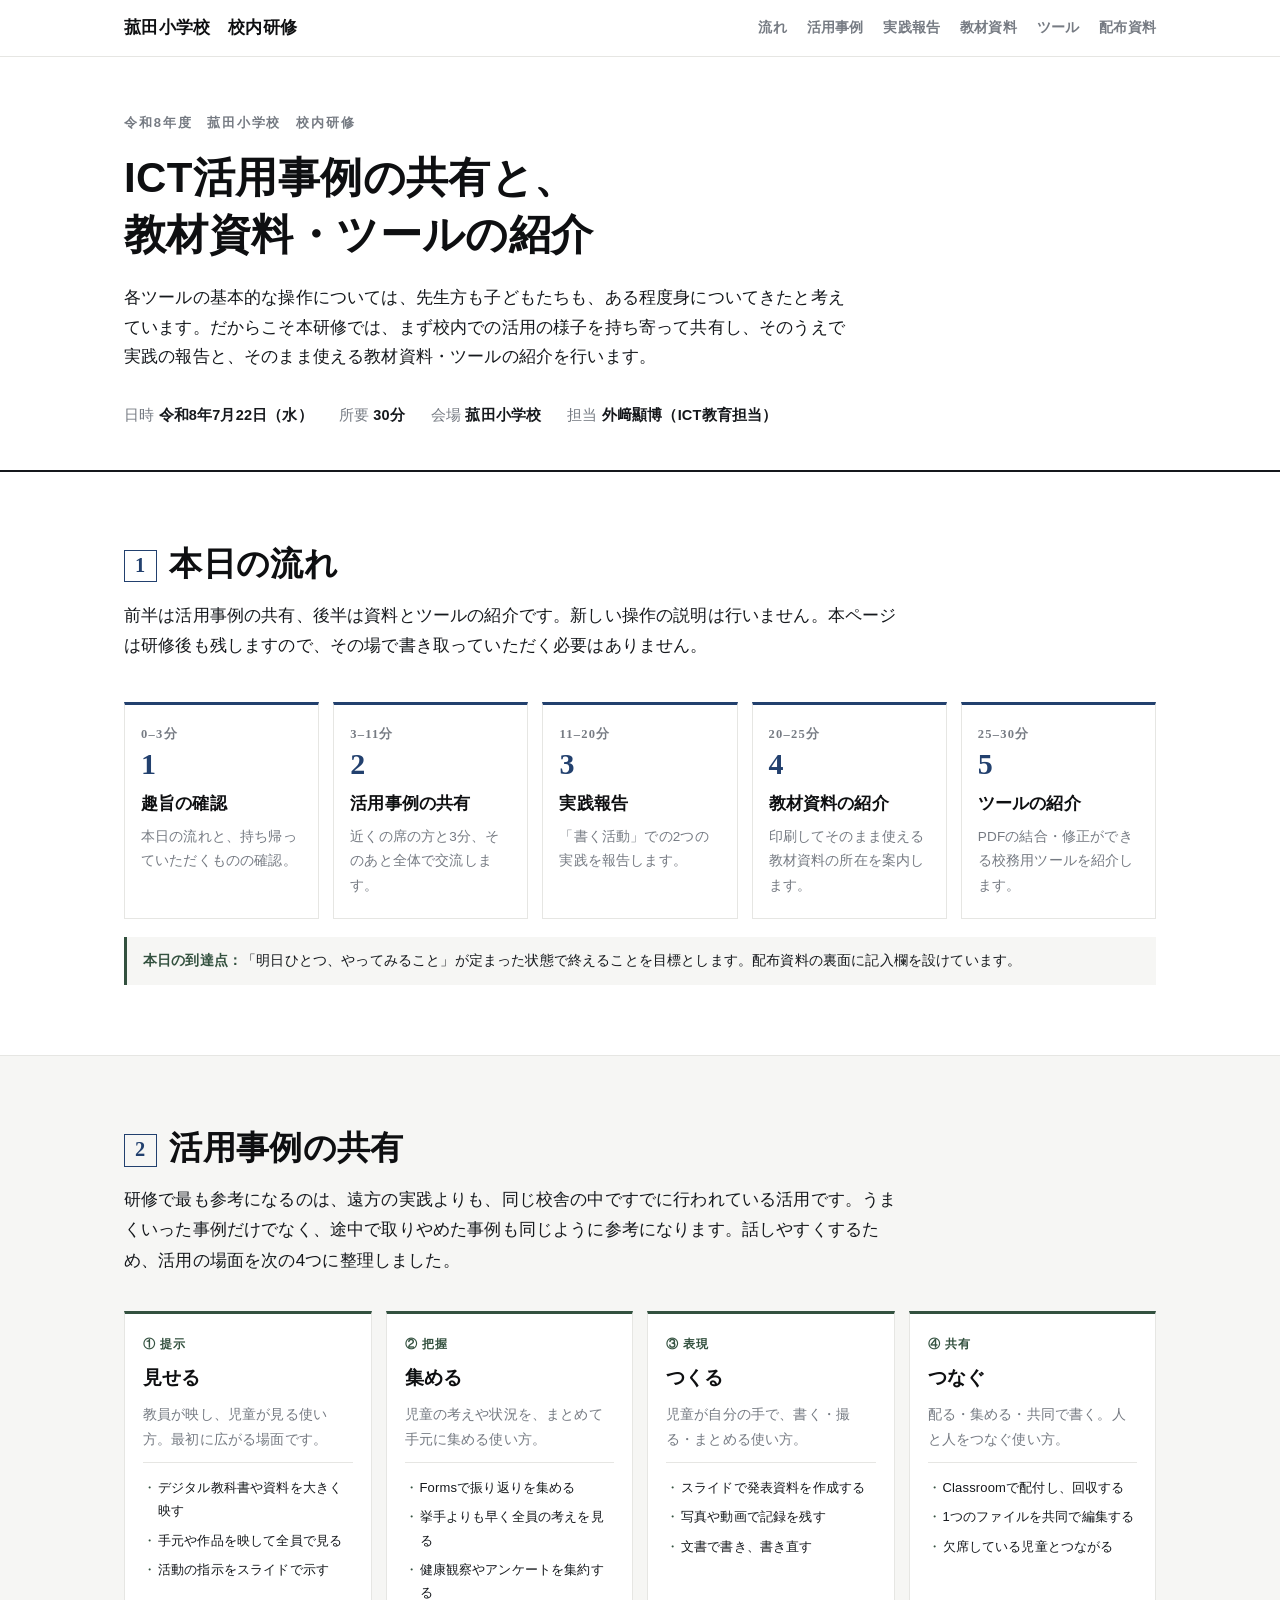
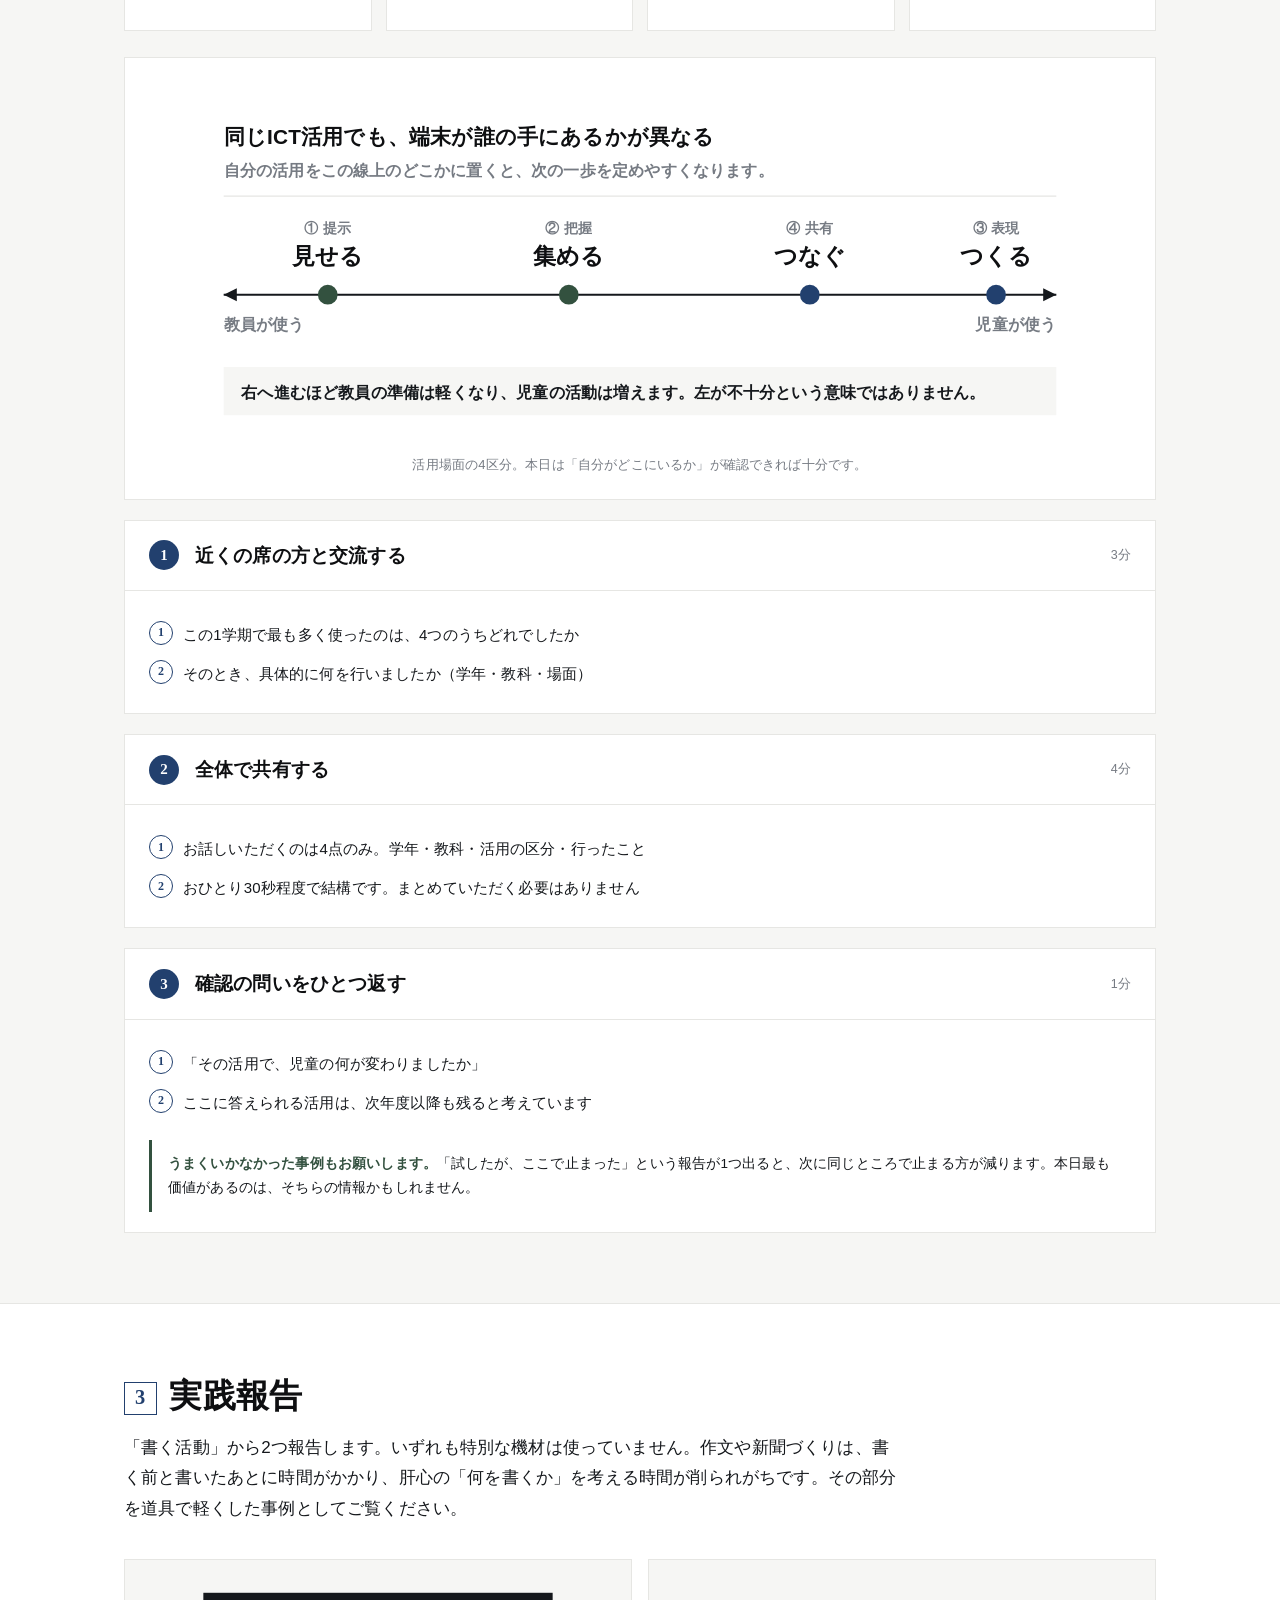
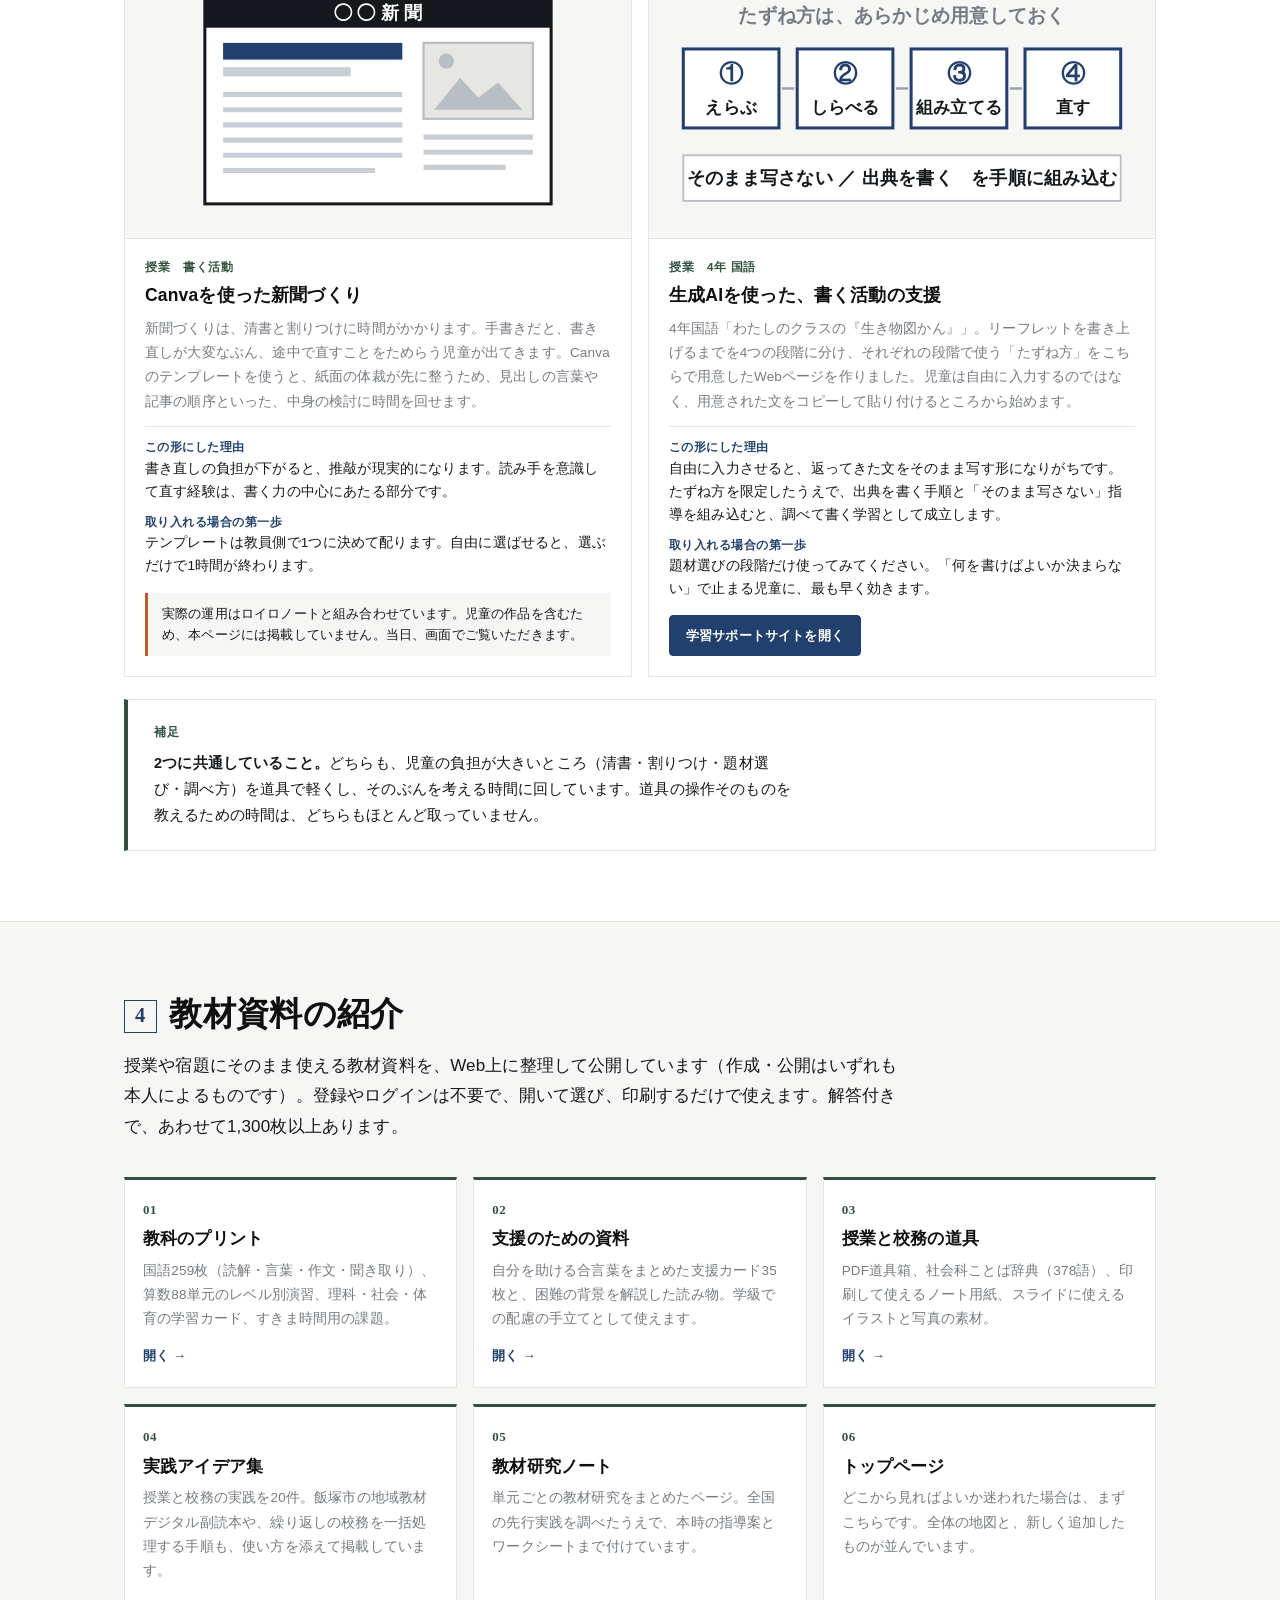
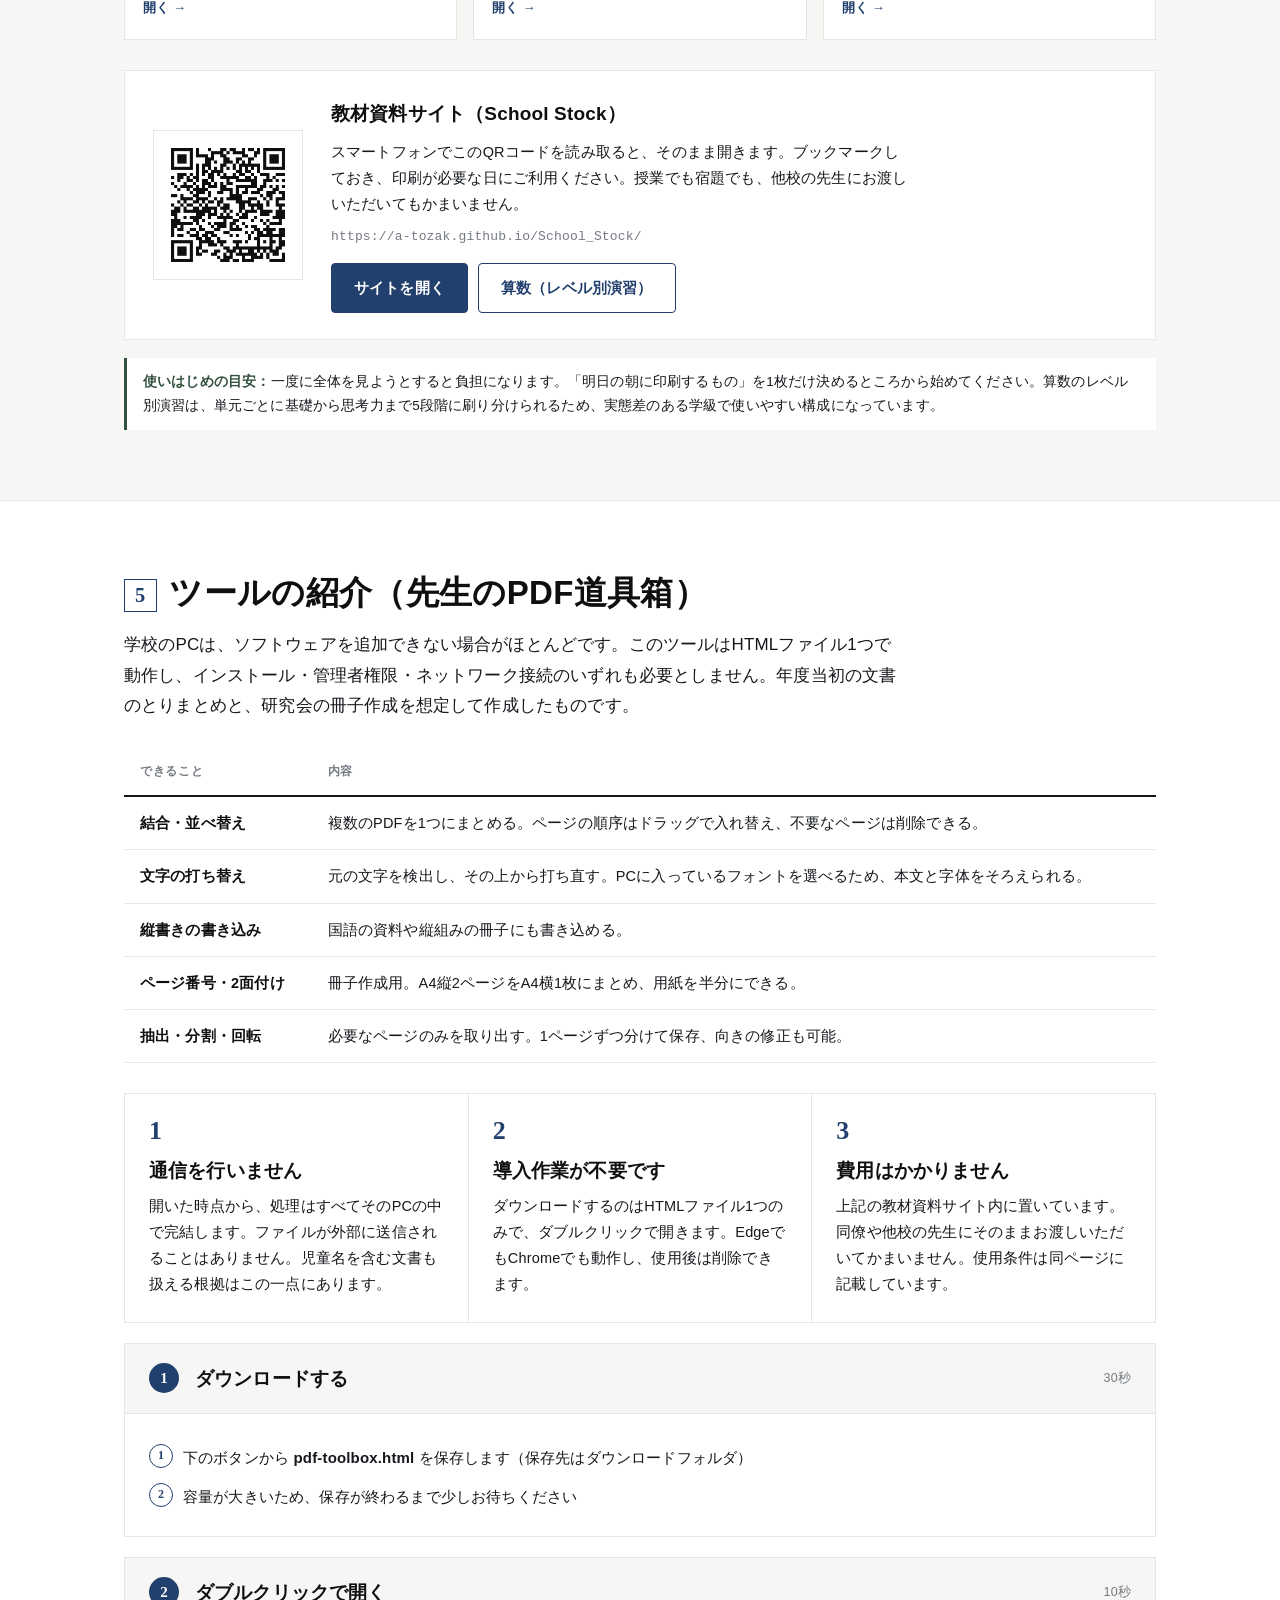
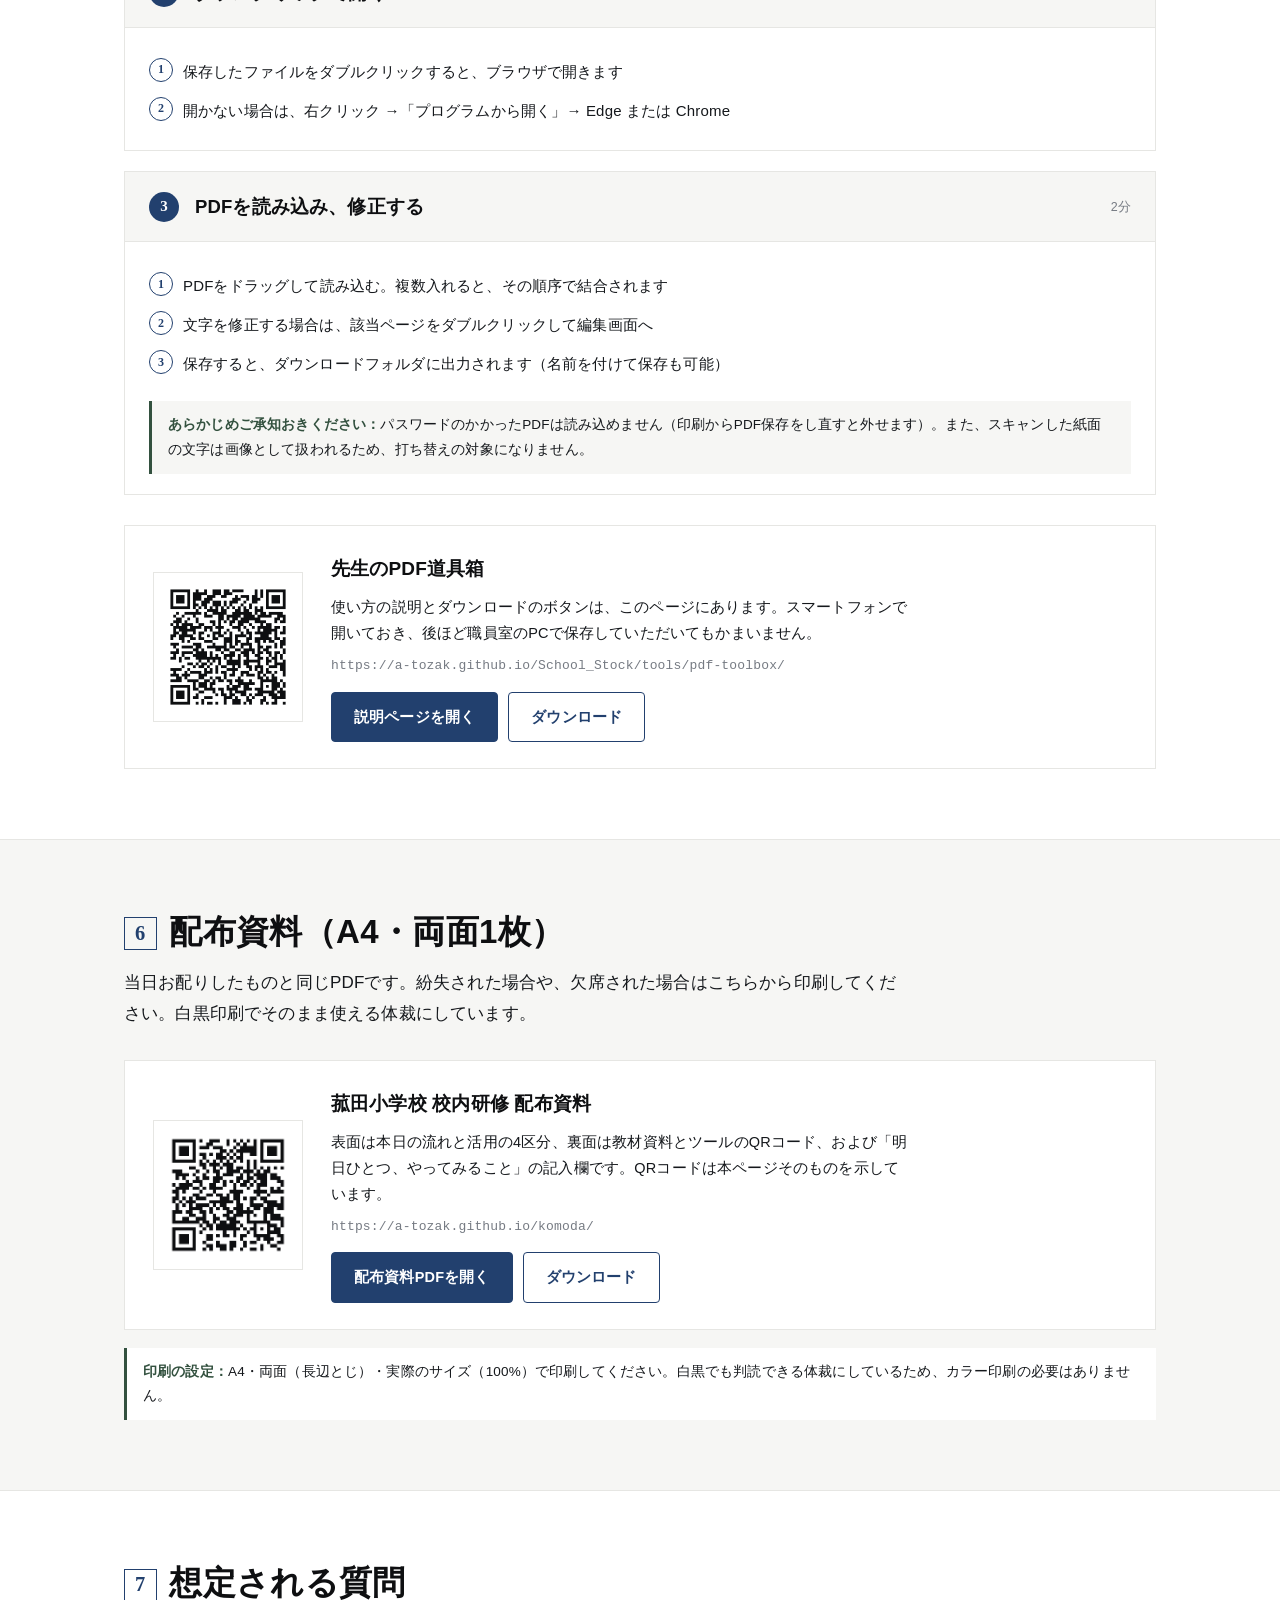
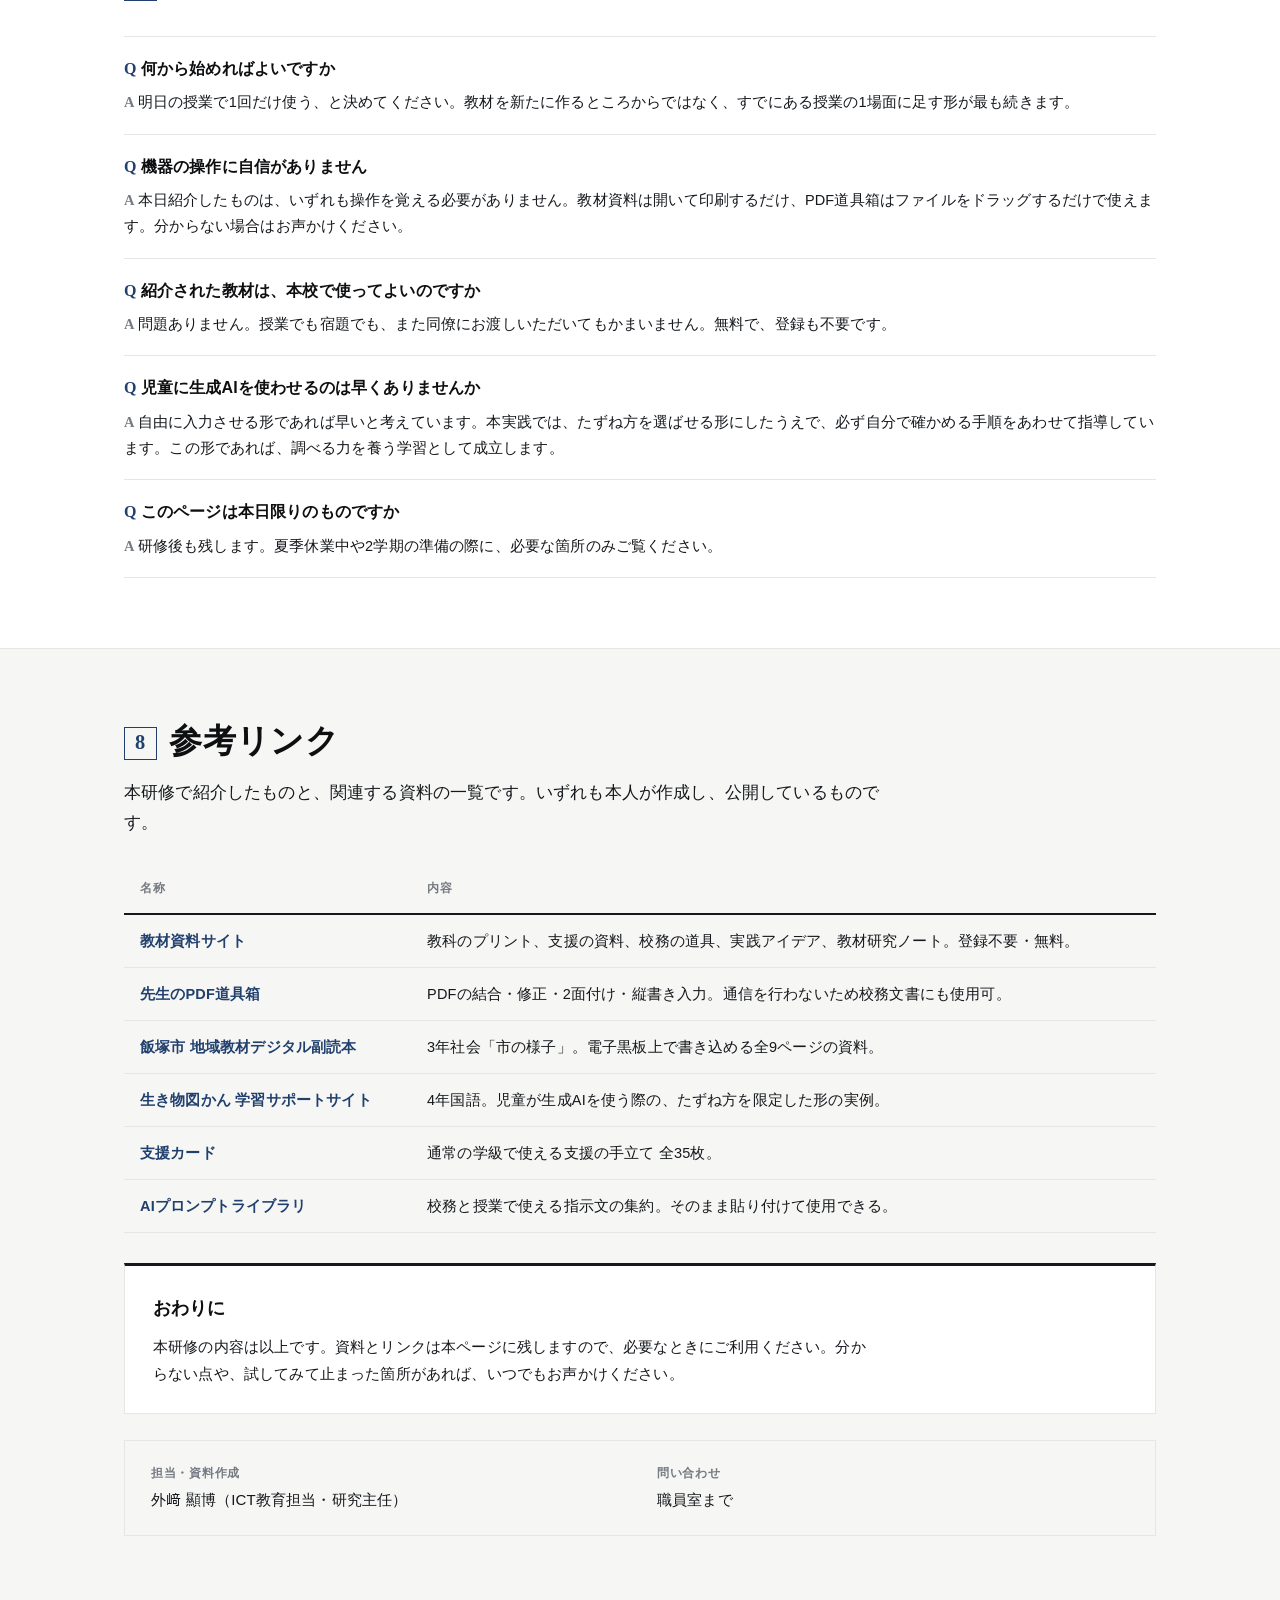
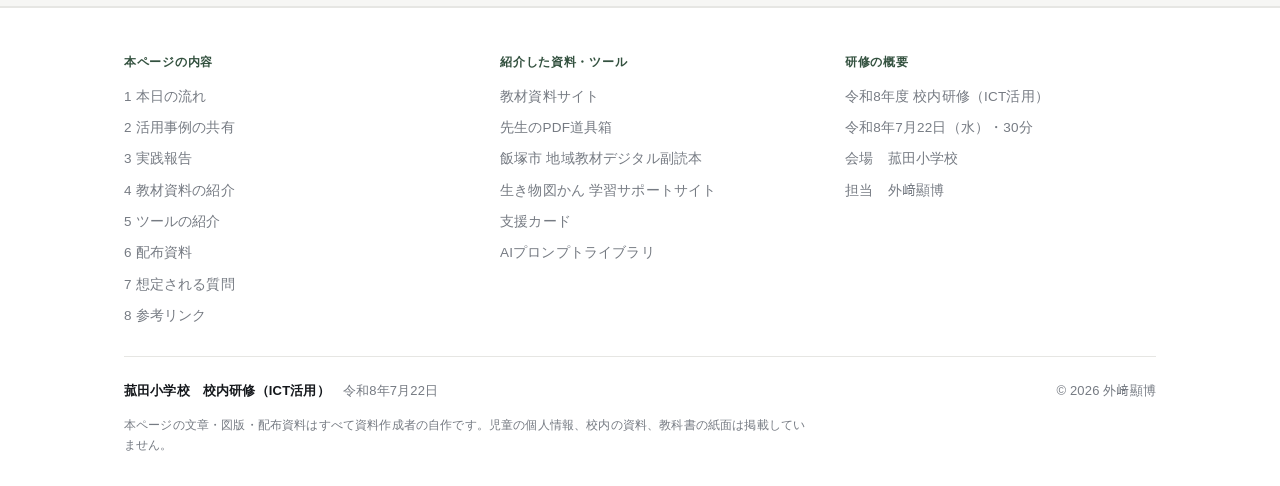
==== commit 33d46a2c: "導入文と実践報告を本人整理の内容に差し替え - 導入を「各ツールの基本的な操作は、先生方も子どもたちも、ある程度身についてきた。だからこそ本研修では〜」に - 実践報告を3本から2本へ。「書く活動」で" ====
--- a/index.html
+++ b/index.html
@@ -30,7 +30,7 @@
   <div class="wrap">
     <div class="kicker-ja">令和8年度　菰田小学校　校内研修</div>
     <h1>ICT活用事例の共有と、<br>教材資料・ツールの紹介</h1>
-    <p class="tagsub">基本的な操作については、おおむね身についていると考えています。そこで本研修では、まず現在の活用の様子を全体で共有し、そのうえで実践の報告と、そのまま使える教材資料・ツールの紹介を行います。</p>
+    <p class="tagsub">各ツールの基本的な操作については、先生方も子どもたちも、ある程度身についてきたと考えています。だからこそ本研修では、まず校内での活用の様子を持ち寄って共有し、そのうえで実践の報告と、そのまま使える教材資料・ツールの紹介を行います。</p>
     <div class="meta">
       <span>日時 <b>令和8年7月22日（水）</b></span>
       <span>所要 <b>30分</b></span>
@@ -59,7 +59,7 @@
       <div class="step">
         <div class="t">11–20分</div><div class="n">3</div>
         <h3>実践報告</h3>
-        <p>授業・支援・校務の3つの場面から報告します。</p>
+        <p>「書く活動」での2つの実践を報告します。</p>
       </div>
       <div class="step">
         <div class="t">20–25分</div><div class="n">4</div>
@@ -197,105 +197,86 @@
 <section id="jissen">
   <div class="wrap reveal">
     <h2><span class="secno">3</span>実践報告</h2>
-    <p class="lead">授業・支援・校務の3つの場面から、1つずつ報告します。いずれも特別な機材は使っていません。「これならできそうだ」と思えるものが1つ見つかれば十分です。実物は各リンクから確認できます。</p>
-
-    <div class="jissen">
-      <!-- 1 -->
+    <p class="lead">「書く活動」から2つ報告します。いずれも特別な機材は使っていません。作文や新聞づくりは、書く前と書いたあとに時間がかかり、肝心の「何を書くか」を考える時間が削られがちです。その部分を道具で軽くした事例としてご覧ください。</p>
+
+    <div class="jissen c2">
+      <!-- 1 Canva 新聞づくり -->
       <div class="jc">
         <div class="thumb">
-          <svg viewBox="0 0 320 170" role="img" aria-label="電子黒板に地域の地図を映し、上から丸をつけている図">
-            <rect width="320" height="170" fill="#1c2a4a"/>
-            <rect x="26" y="22" width="268" height="126" fill="#f4f2ec"/>
-            <path d="M40 120 L100 60 L150 92 L210 44 L280 78" stroke="#9aa7bd" stroke-width="3" fill="none"/>
-            <rect x="46" y="104" width="34" height="26" fill="#cfd6e2"/>
-            <rect x="120" y="96" width="28" height="34" fill="#cfd6e2"/>
-            <rect x="196" y="86" width="40" height="44" fill="#cfd6e2"/>
-            <circle cx="140" cy="88" r="26" fill="none" stroke="#c05a2b" stroke-width="4"/>
-            <circle cx="214" cy="76" r="20" fill="none" stroke="#c05a2b" stroke-width="4"/>
-            <text x="40" y="46" font-size="15" font-weight="bold" fill="#15181c" class="d-label">気づいたこと、ある？</text>
+          <svg viewBox="0 0 320 170" role="img" aria-label="新聞の紙面のわりつけを示した模式図">
+            <rect width="320" height="170" fill="#f6f6f4"/>
+            <rect x="46" y="16" width="228" height="138" fill="#ffffff" stroke="#15181c" stroke-width="2"/>
+            <rect x="46" y="16" width="228" height="22" fill="#15181c"/>
+            <text x="160" y="32" fill="#ffffff" font-size="12" text-anchor="middle" class="d-label">◯ ◯ 新 聞</text>
+            <rect x="58" y="48" width="118" height="11" fill="#22406e"/>
+            <rect x="58" y="64" width="84" height="6" fill="#c9ced6"/>
+            <rect x="190" y="48" width="72" height="50" fill="#e6e6e3" stroke="#b9bdc4" stroke-width="1.5"/>
+            <path d="M197 92 L214 71 L226 84 L239 74 L255 92 Z" fill="#b9bdc4"/>
+            <circle cx="205" cy="60" r="5" fill="#b9bdc4"/>
+            <g stroke="#c9ced6" stroke-width="3.4">
+              <line x1="58" y1="82" x2="176" y2="82"/><line x1="58" y1="92" x2="176" y2="92"/>
+              <line x1="58" y1="102" x2="176" y2="102"/><line x1="58" y1="112" x2="176" y2="112"/>
+              <line x1="58" y1="122" x2="176" y2="122"/><line x1="58" y1="132" x2="158" y2="132"/>
+              <line x1="190" y1="110" x2="262" y2="110"/><line x1="190" y1="120" x2="262" y2="120"/>
+              <line x1="190" y1="130" x2="244" y2="130"/>
+            </g>
           </svg>
         </div>
         <div class="body">
-          <div class="layer">授業　3年 社会</div>
-          <h3>地域の資料を、書き込めるデジタル副読本にまとめた</h3>
-          <p>3年社会「市の様子」。教科書に掲載のない飯塚市の資料を集め、電子黒板上でそのまま書き込めるWebページとして整理したものです。全9ページ。作成には生成AI（Gemini）を用いています。</p>
+          <div class="layer">授業　書く活動</div>
+          <h3>Canvaを使った新聞づくり</h3>
+          <p>新聞づくりは、清書と割りつけに時間がかかります。手書きだと、書き直しが大変なぶん、途中で直すことをためらう児童が出てきます。Canvaのテンプレートを使うと、紙面の体裁が先に整うため、見出しの言葉や記事の順序といった、中身の検討に時間を回せます。</p>
           <dl>
-            <dt>成果</dt>
-            <dd>資料の準備と配付に要していた時間が、児童の気づきを取り上げる時間に充てられるようになりました。</dd>
+            <dt>この形にした理由</dt>
+            <dd>書き直しの負担が下がると、推敲が現実的になります。読み手を意識して直す経験は、書く力の中心にあたる部分です。</dd>
             <dt>取り入れる場合の第一歩</dt>
-            <dd>1ページ分で十分です。地域の写真1枚と問い1つをスライドに置くところから始められます。</dd>
+            <dd>テンプレートは教員側で1つに決めて配ります。自由に選ばせると、選ぶだけで1時間が終わります。</dd>
           </dl>
-          <div class="act"><a class="btn sm primary" href="https://a-tozak.github.io/iizuka-fukudokuhon/" target="_blank" rel="noopener">副読本を開く</a></div>
-        </div>
-      </div>
-
-      <!-- 2 -->
+          <div class="cau">実際の運用はロイロノートと組み合わせています。児童の作品を含むため、本ページには掲載していません。当日、画面でご覧いただきます。</div>
+        </div>
+      </div>
+
+      <!-- 2 生成AIで書く活動を支える -->
       <div class="jc">
         <div class="thumb">
-          <svg viewBox="0 0 320 170" role="img" aria-label="端末が読み上げ・音声入力・写真の3つの役割を持つ図">
+          <svg viewBox="0 0 320 170" role="img" aria-label="書く活動を4つの段階に分け、各段階でたずね方を用意していることを示した図">
             <rect width="320" height="170" fill="#f6f6f4"/>
-            <rect x="118" y="34" width="84" height="112" rx="6" fill="#ffffff" stroke="#15181c" stroke-width="2.5"/>
-            <line x1="130" y1="58" x2="190" y2="58" stroke="#c9ced6" stroke-width="4"/>
-            <line x1="130" y1="74" x2="176" y2="74" stroke="#c9ced6" stroke-width="4"/>
-            <line x1="130" y1="90" x2="190" y2="90" stroke="#c9ced6" stroke-width="4"/>
-            <line x1="130" y1="106" x2="164" y2="106" stroke="#c9ced6" stroke-width="4"/>
-            <g class="d-label" font-size="12.5" font-weight="bold" fill="#33513f">
-              <text x="66" y="46" text-anchor="middle">読み上げ</text>
-              <text x="66" y="112" text-anchor="middle">音声入力</text>
-              <text x="256" y="80" text-anchor="middle">写真で記録</text>
+            <text x="160" y="34" font-size="12.5" fill="#767b83" text-anchor="middle" class="d-label" font-weight="normal">たずね方は、あらかじめ用意しておく</text>
+            <g class="d-label">
+              <rect x="16" y="52" width="63" height="52" fill="#ffffff" stroke="#22406e" stroke-width="2"/>
+              <text x="47.5" y="74" font-size="16" fill="#22406e" text-anchor="middle" font-weight="bold">①</text>
+              <text x="47.5" y="94" font-size="11" fill="#15181c" text-anchor="middle">えらぶ</text>
+
+              <rect x="91" y="52" width="63" height="52" fill="#ffffff" stroke="#22406e" stroke-width="2"/>
+              <text x="122.5" y="74" font-size="16" fill="#22406e" text-anchor="middle" font-weight="bold">②</text>
+              <text x="122.5" y="94" font-size="11" fill="#15181c" text-anchor="middle">しらべる</text>
+
+              <rect x="166" y="52" width="63" height="52" fill="#ffffff" stroke="#22406e" stroke-width="2"/>
+              <text x="197.5" y="74" font-size="16" fill="#22406e" text-anchor="middle" font-weight="bold">③</text>
+              <text x="197.5" y="94" font-size="11" fill="#15181c" text-anchor="middle">組み立てる</text>
+
+              <rect x="241" y="52" width="63" height="52" fill="#ffffff" stroke="#22406e" stroke-width="2"/>
+              <text x="272.5" y="74" font-size="16" fill="#22406e" text-anchor="middle" font-weight="bold">④</text>
+              <text x="272.5" y="94" font-size="11" fill="#15181c" text-anchor="middle">直す</text>
             </g>
-            <path d="M92 52 L114 66" stroke="#33513f" stroke-width="2"/>
-            <path d="M92 106 L114 98" stroke="#33513f" stroke-width="2"/>
-            <path d="M228 80 L206 84" stroke="#33513f" stroke-width="2"/>
+            <g stroke="#9aa0a8" stroke-width="1.6">
+              <line x1="81" y1="78" x2="89" y2="78"/><line x1="156" y1="78" x2="164" y2="78"/><line x1="231" y1="78" x2="239" y2="78"/>
+            </g>
+            <rect x="16" y="122" width="288" height="30" fill="#ffffff" stroke="#b9bdc4" stroke-width="1.2"/>
+            <text x="160" y="141" font-size="12" fill="#15181c" text-anchor="middle" class="d-label" font-weight="normal">そのまま写さない ／ 出典を書く　を手順に組み込む</text>
           </svg>
         </div>
         <div class="body">
-          <div class="layer">支援　通常の学級</div>
-          <h3>読み書きに困難のある児童への、手立てとしての端末活用</h3>
-          <p>大学で特別支援教育を専攻し、通常の学級の中でできる支援を検討してきました。端末は、読むことと書くことに困難のある児童に最も早く効果が現れます。読み上げ・音声入力・板書の写真記録の3点から取り組んでいます。</p>
+          <div class="layer">授業　4年 国語</div>
+          <h3>生成AIを使った、書く活動の支援</h3>
+          <p>4年国語「わたしのクラスの『生き物図かん』」。リーフレットを書き上げるまでを4つの段階に分け、それぞれの段階で使う「たずね方」をこちらで用意したWebページを作りました。児童は自由に入力するのではなく、用意された文をコピーして貼り付けるところから始めます。</p>
           <dl>
-            <dt>成果</dt>
-            <dd>「書けないので考えられない」という状態がほどけ、その児童の考えが表に出るようになりました。</dd>
+            <dt>この形にした理由</dt>
+            <dd>自由に入力させると、返ってきた文をそのまま写す形になりがちです。たずね方を限定したうえで、出典を書く手順と「そのまま写さない」指導を組み込むと、調べて書く学習として成立します。</dd>
             <dt>取り入れる場合の第一歩</dt>
-            <dd>特定の児童のみに認めると使いにくくなります。学級全員が選べる形で提示することが要点です。</dd>
+            <dd>題材選びの段階だけ使ってみてください。「何を書けばよいか決まらない」で止まる児童に、最も早く効きます。</dd>
           </dl>
-          <div class="act"><a class="btn sm" href="https://a-tozak.github.io/School_Stock/shien/" target="_blank" rel="noopener">支援カード（全35枚）</a></div>
-        </div>
-      </div>
-
-      <!-- 3 -->
-      <div class="jc">
-        <div class="thumb">
-          <svg viewBox="0 0 320 170" role="img" aria-label="表に並べた項目から、まとめて資料が生まれる図">
-            <rect width="320" height="170" fill="#f6f6f4"/>
-            <rect x="22" y="36" width="112" height="98" fill="#ffffff" stroke="#15181c" stroke-width="2"/>
-            <line x1="22" y1="58" x2="134" y2="58" stroke="#15181c" stroke-width="2"/>
-            <line x1="78" y1="36" x2="78" y2="134" stroke="#e6e6e3" stroke-width="1.5"/>
-            <g stroke="#c9ced6" stroke-width="1.5">
-              <line x1="22" y1="77" x2="134" y2="77"/><line x1="22" y1="96" x2="134" y2="96"/><line x1="22" y1="115" x2="134" y2="115"/>
-            </g>
-            <text x="78" y="52" font-size="12" fill="#767b83" text-anchor="middle" class="d-label">スプレッドシート</text>
-            <path d="M148 85 L184 85" stroke="#22406e" stroke-width="3"/>
-            <path d="M184 85 L174 79 L174 91 Z" fill="#22406e"/>
-            <g>
-              <rect x="204" y="30" width="74" height="52" fill="#ffffff" stroke="#22406e" stroke-width="2"/>
-              <rect x="214" y="46" width="74" height="52" fill="#ffffff" stroke="#22406e" stroke-width="2"/>
-              <rect x="224" y="62" width="74" height="52" fill="#ffffff" stroke="#22406e" stroke-width="2"/>
-            </g>
-            <text x="261" y="136" font-size="12" fill="#22406e" text-anchor="middle" class="d-label">一括で作成</text>
-          </svg>
-        </div>
-        <div class="body">
-          <div class="layer">校務　学年・分掌</div>
-          <h3>繰り返しの作業を、一括処理に置き換えた</h3>
-          <p>Classroomの課題を学年分まとめて作成する、スライドを全ページ一括で複製するなど、同じ手順を何度も繰り返す作業は、スプレッドシートに並べて一括で処理できます。コードは配布されているものを貼るだけで動きます。</p>
-          <dl>
-            <dt>成果</dt>
-            <dd>配付作業の待ち時間がなくなり、その分を教材を考える時間に充てられるようになりました。</dd>
-            <dt>取り入れる場合の第一歩</dt>
-            <dd>「同じ操作を10回以上行っている作業」を1つ書き出してみてください。それが最初の候補になります。</dd>
-          </dl>
-          <div class="act"><a class="btn sm" href="https://a-tozak.github.io/School_Stock/ideas/" target="_blank" rel="noopener">手順とコードを見る</a></div>
+          <div class="act"><a class="btn sm primary" href="https://a-tozak.github.io/ikimono-zukan-gemini/" target="_blank" rel="noopener">学習サポートサイトを開く</a></div>
         </div>
       </div>
     </div>
@@ -303,9 +284,8 @@
     <div class="extra">
       <div>
         <div class="ex-k">補足</div>
-        <p><b>児童が生成AIを使う場面について。</b>自由に入力させるのではなく、あらかじめ用意した「たずね方」を選ばせる形にしています。社会科で使うたずね方をカードとして整理したものと、4年国語「生き物図かん」の学習サポートサイトが、その実物です。使用にあたっては、使ってよい場面と、必ず自分で確かめる手順を1枚のスライドで示すところまでを準備としています。</p>
-      </div>
-      <div><a class="btn sm" href="https://a-tozak.github.io/ikimono-zukan-gemini/" target="_blank" rel="noopener">学習サポートサイト</a></div>
+        <p><b>2つに共通していること。</b>どちらも、児童の負担が大きいところ（清書・割りつけ・題材選び・調べ方）を道具で軽くし、そのぶんを考える時間に回しています。道具の操作そのものを教えるための時間は、どちらもほとんど取っていません。</p>
+      </div>
     </div>
   </div>
 </section>
@@ -338,7 +318,7 @@
       <a class="sh" href="https://a-tozak.github.io/School_Stock/ideas/" target="_blank" rel="noopener">
         <div class="tag">04</div>
         <h3>実践アイデア集</h3>
-        <p>授業と校務の実践を20件。本日紹介した飯塚市のデジタル副読本や一括処理の手順も、使い方を添えて掲載しています。</p>
+        <p>授業と校務の実践を20件。飯塚市の地域教材デジタル副読本や、繰り返しの校務を一括処理する手順も、使い方を添えて掲載しています。</p>
         <span class="go">開く</span>
       </a>
       <a class="sh" href="https://a-tozak.github.io/School_Stock/kyozai-kenkyu/" target="_blank" rel="noopener">
@@ -508,7 +488,7 @@
 <section id="sanko" class="band">
   <div class="wrap reveal">
     <h2><span class="secno">8</span>参考リンク</h2>
-    <p class="lead">本日紹介した資料とツールの一覧です。いずれも本人が作成し、公開しているものです。</p>
+    <p class="lead">本研修で紹介したものと、関連する資料の一覧です。いずれも本人が作成し、公開しているものです。</p>
     <div class="tbl-scroll">
       <table class="tools">
         <thead><tr><th>名称</th><th>内容</th></tr></thead>
--- a/styles.css
+++ b/styles.css
@@ -104,7 +104,9 @@
 .jc dt:first-child{margin-top:0}
 .jc dd{font-size:13.5px; color:var(--ink); line-height:1.7}
 .jc .act{margin-top:14px}
-@media(max-width:900px){ .jissen{grid-template-columns:1fr} }
+.jissen.c2{grid-template-columns:repeat(2,1fr)}
+.jc .cau{margin-top:14px; padding:11px 14px; background:var(--wash); border-left:3px solid var(--warm); font-size:12.5px; line-height:1.65; color:var(--ink)}
+@media(max-width:900px){ .jissen,.jissen.c2{grid-template-columns:1fr} }
 
 /* おまけ帯 */
 .extra{display:flex; flex-wrap:wrap; gap:18px 30px; align-items:center; justify-content:space-between; border:1px solid var(--line); border-left:4px solid var(--moss); background:var(--paper); padding:22px 26px; margin-top:22px}
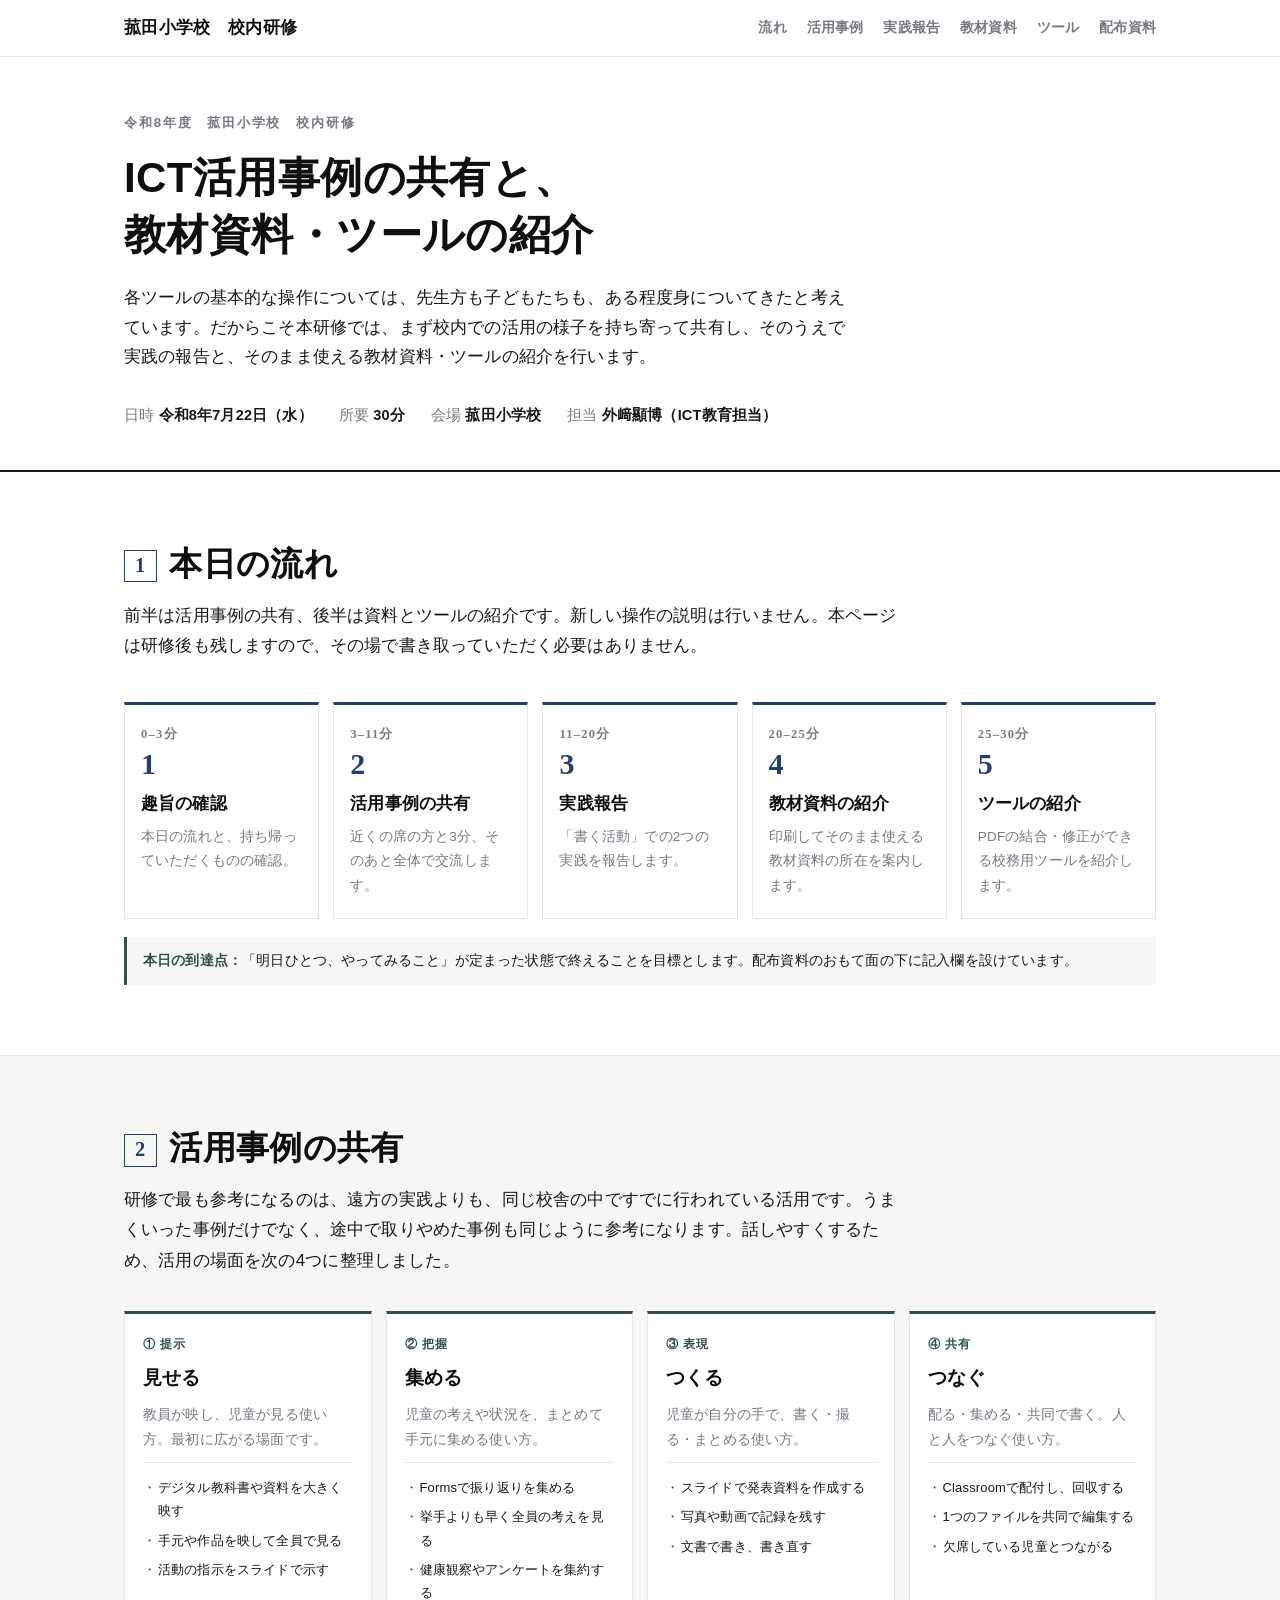
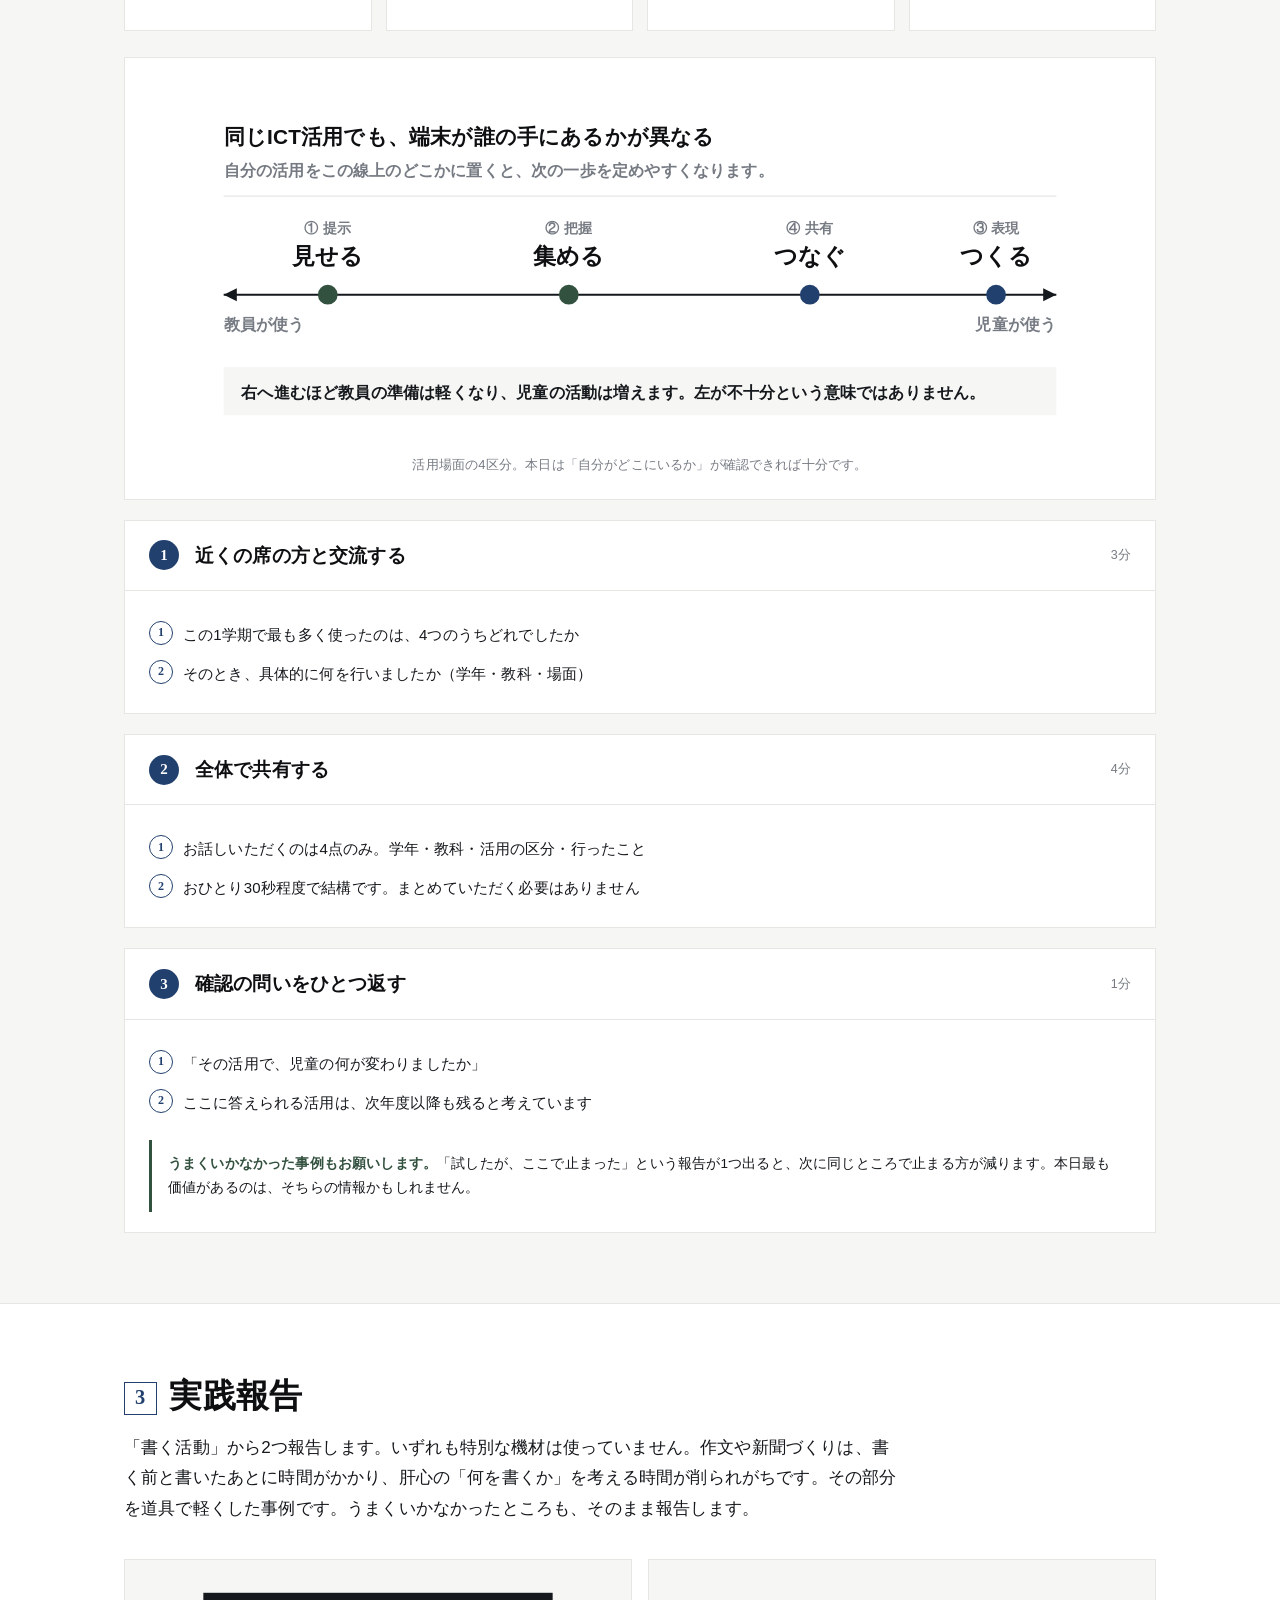
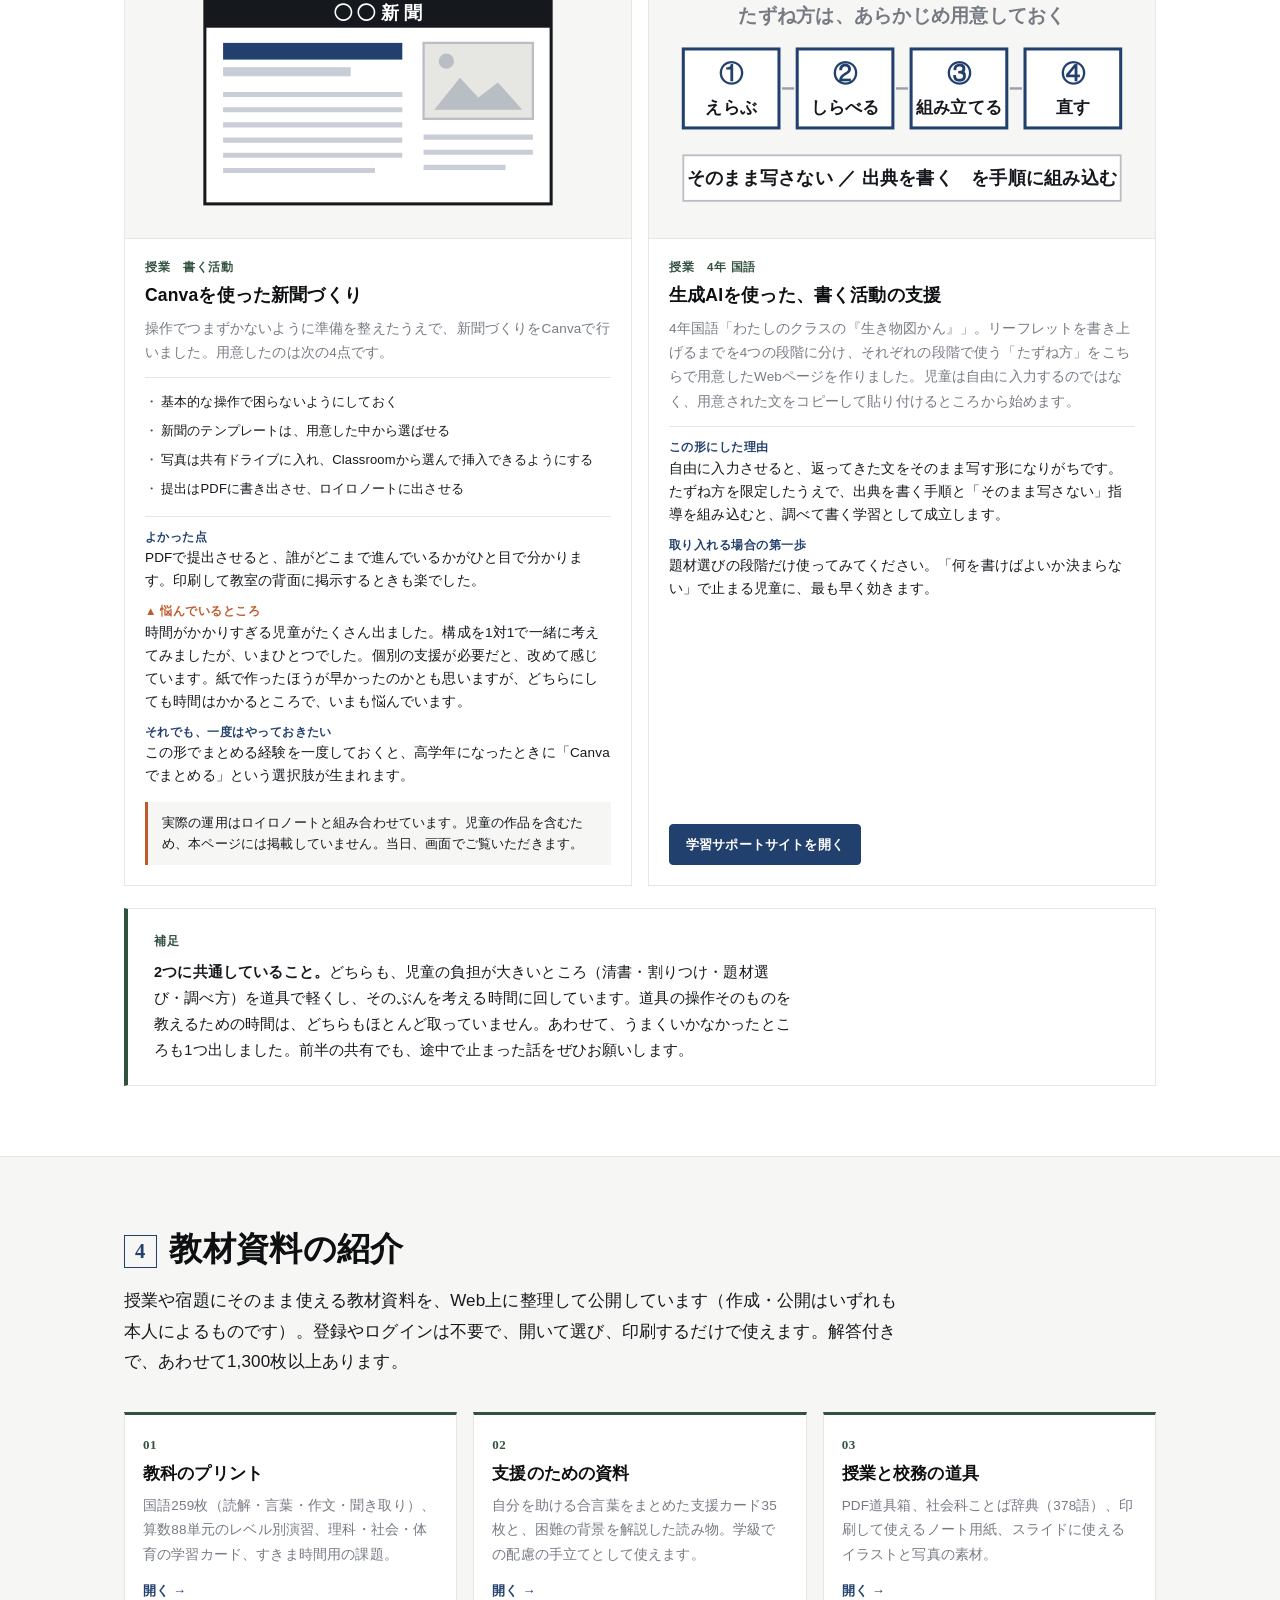
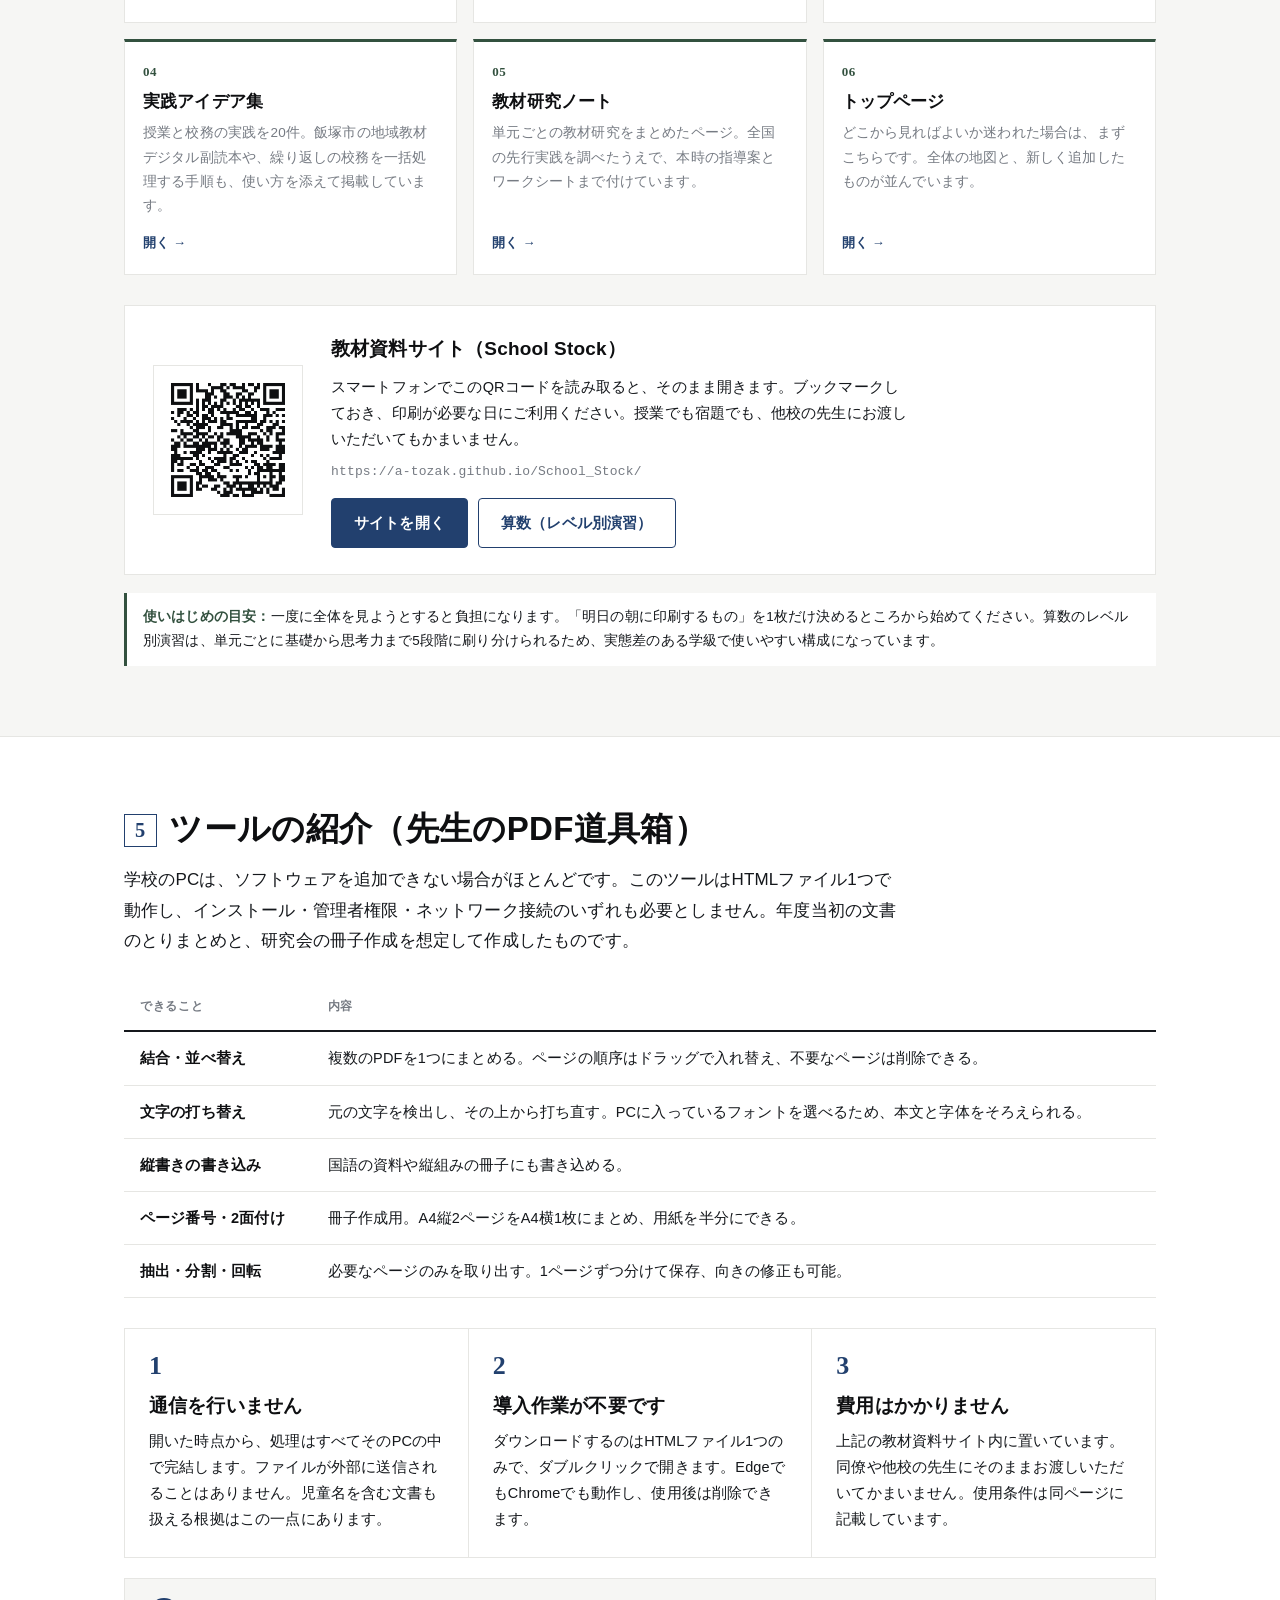
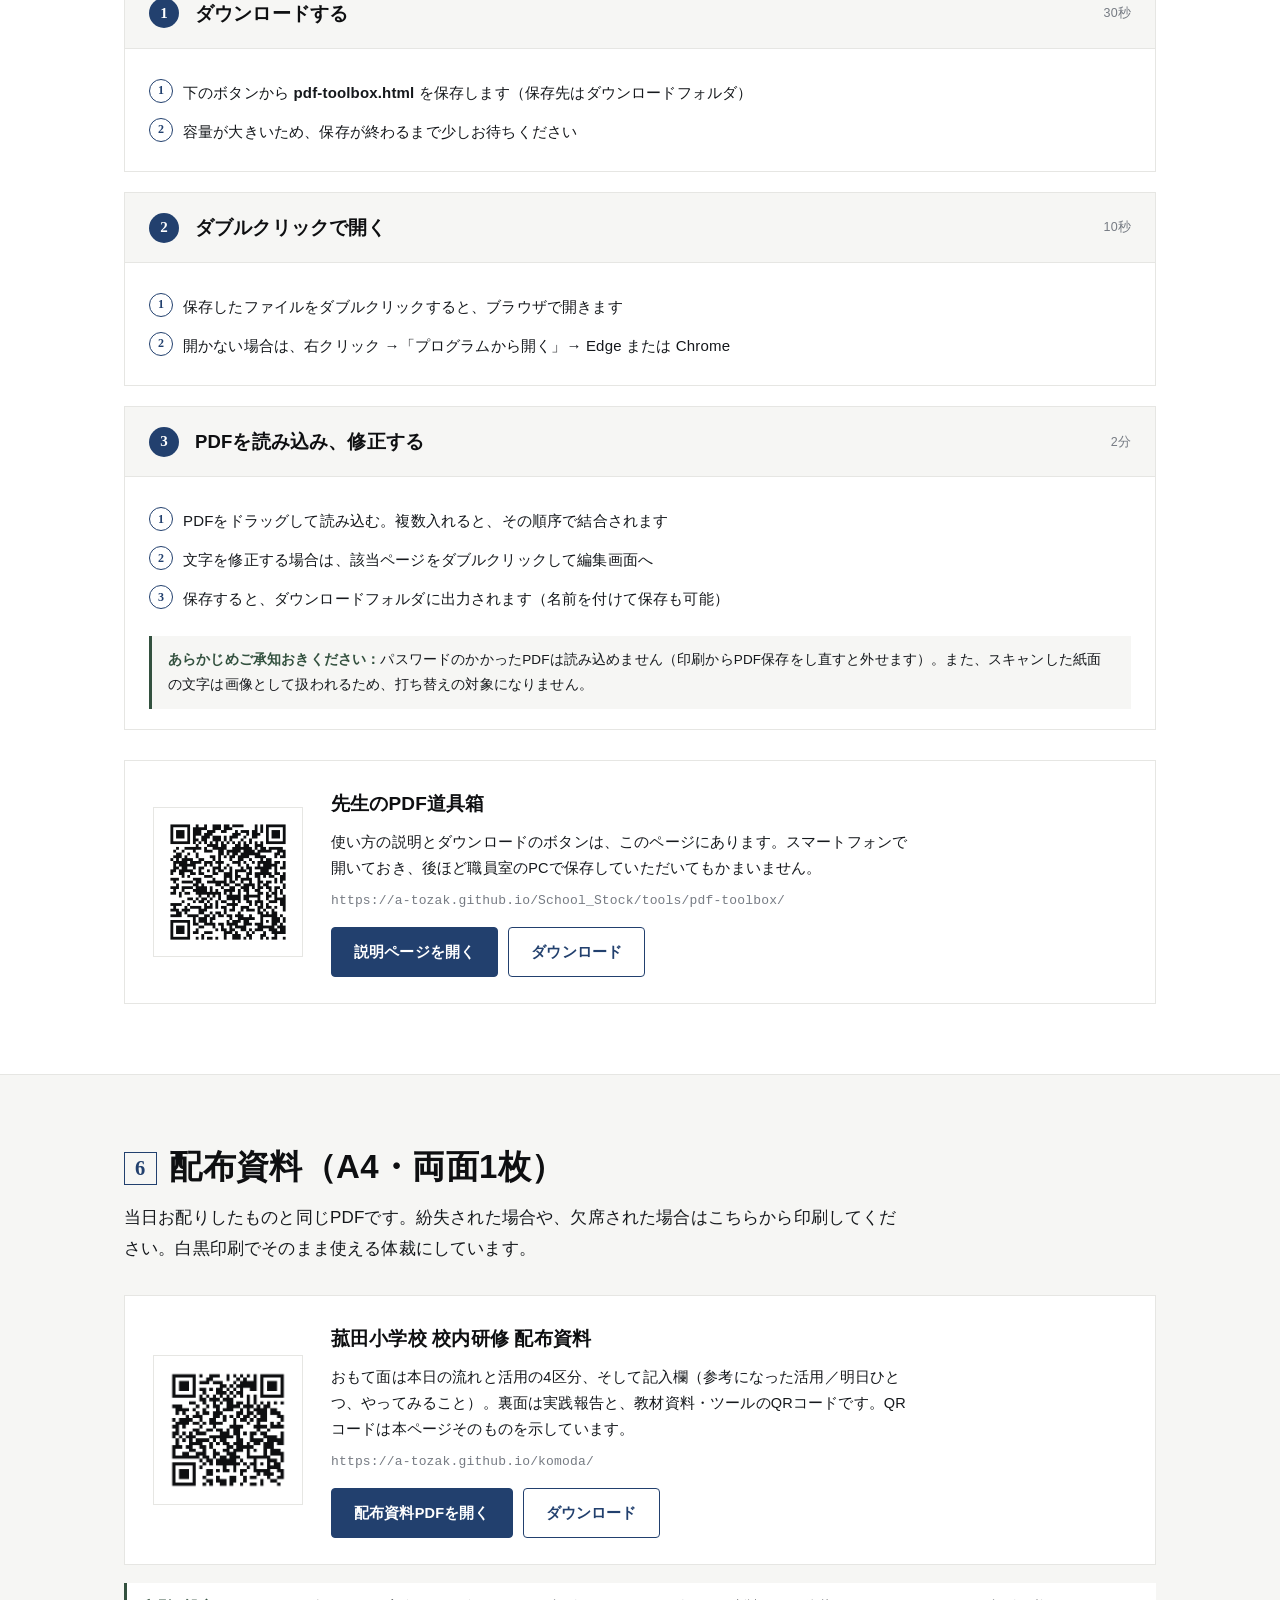
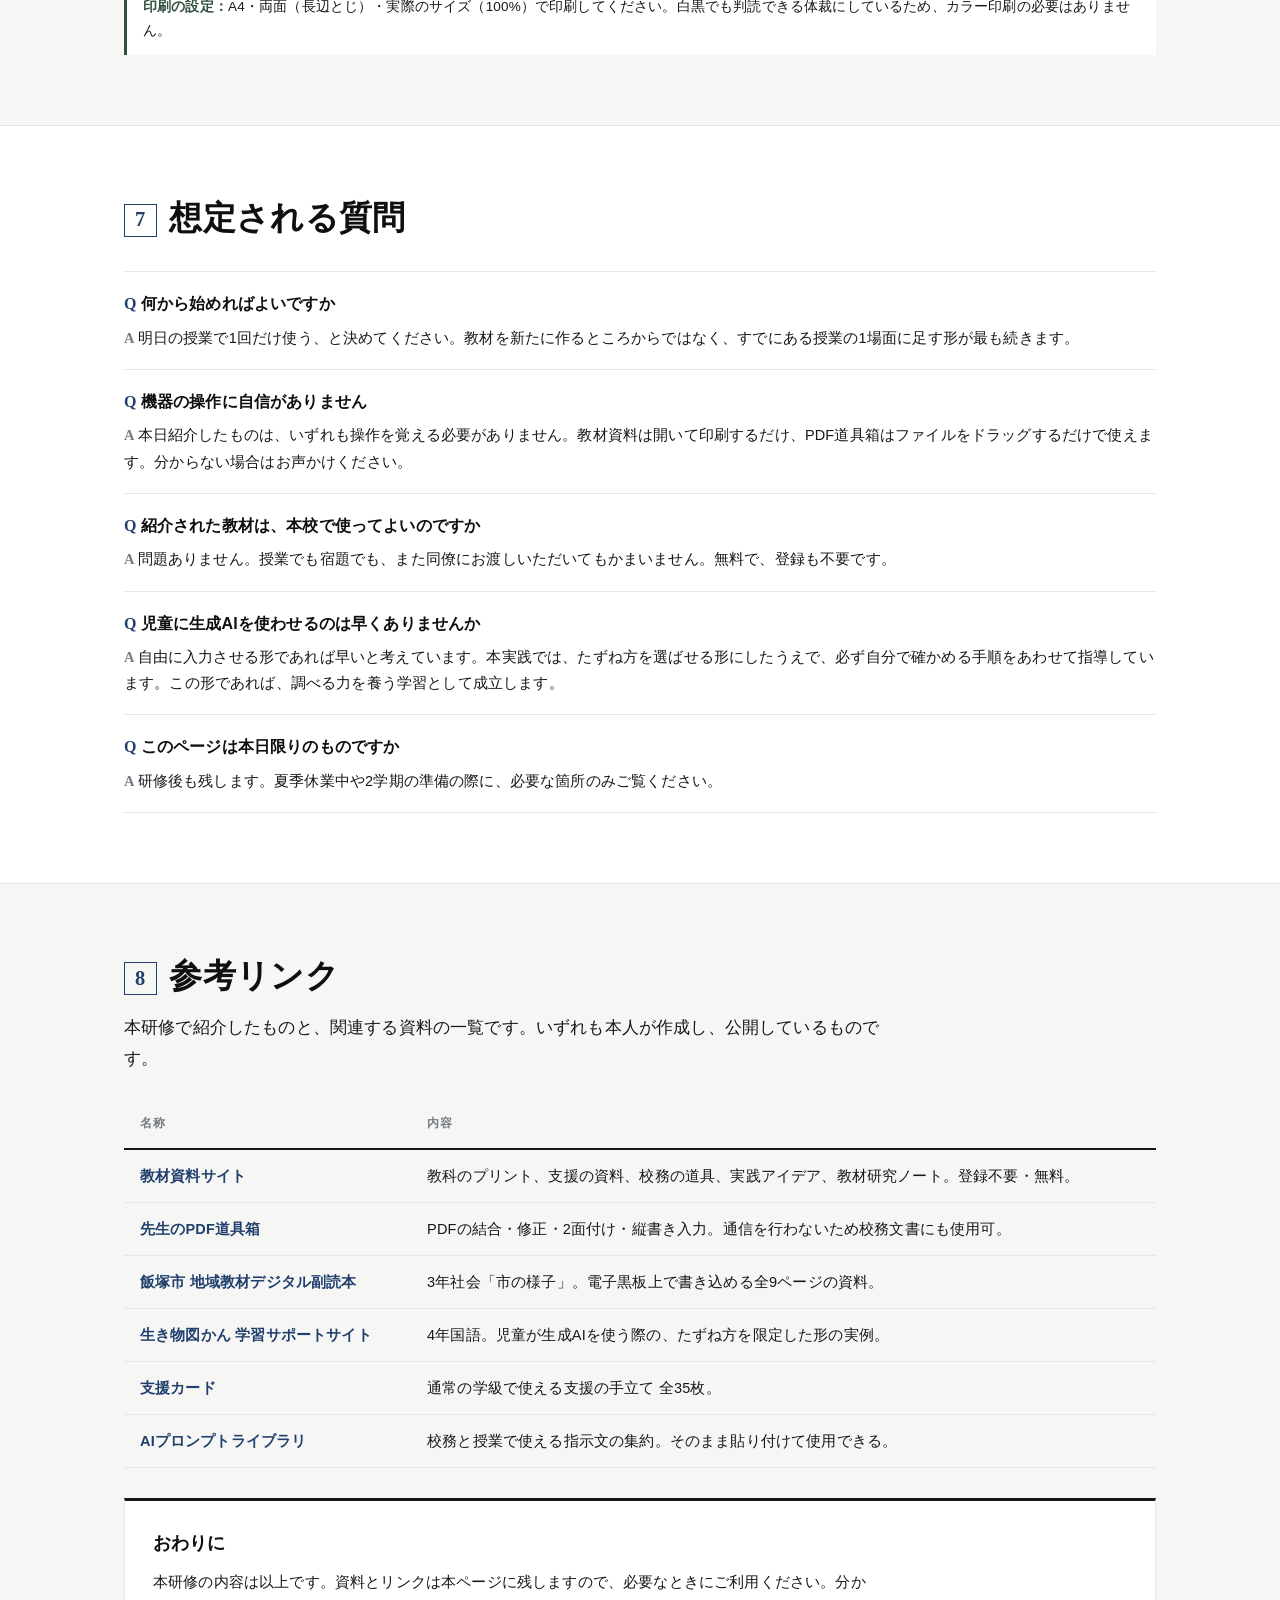
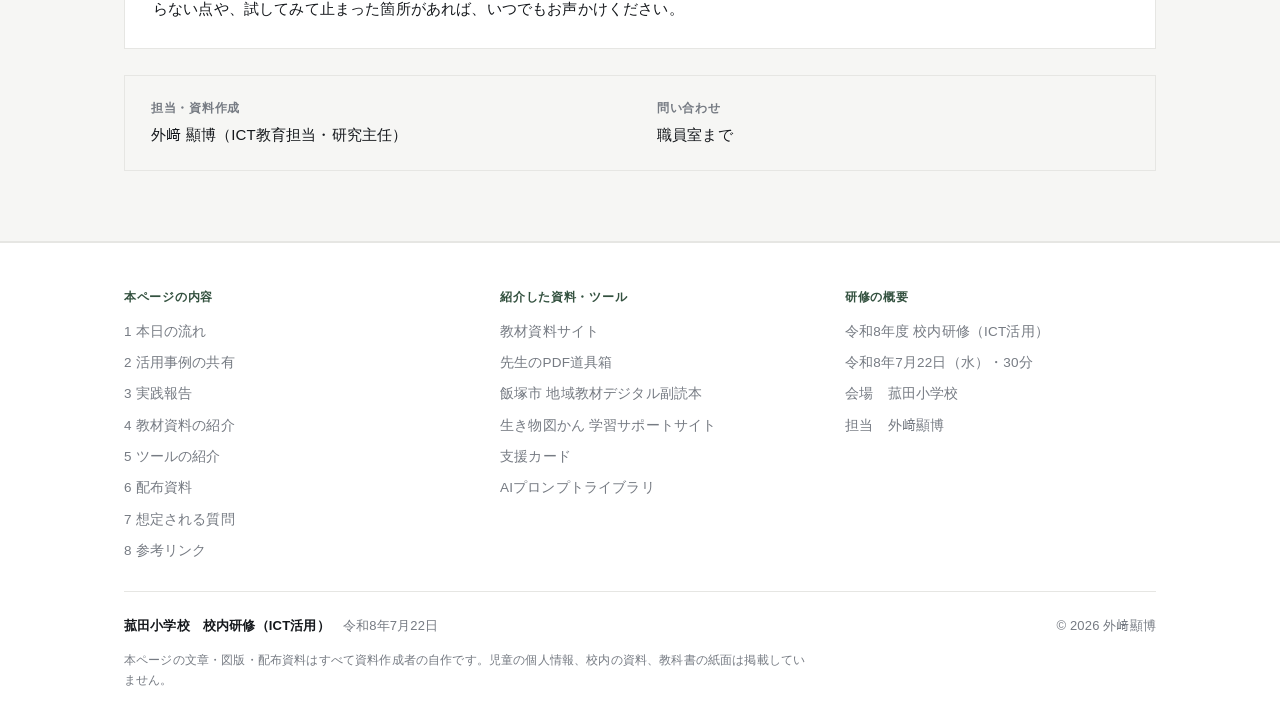
==== commit c6613651: "Canva新聞づくりの実践を、本人の実際の手立てと課題に差し替え - 用意したこと4点（操作の下準備／テンプレートから選ばせる／写真は共有ドライブ＋Classroomから挿入／提出はPDFでロイロノー" ====
--- a/index.html
+++ b/index.html
@@ -72,7 +72,7 @@
         <p>PDFの結合・修正ができる校務用ツールを紹介します。</p>
       </div>
     </div>
-    <div class="tip"><b>本日の到達点：</b>「明日ひとつ、やってみること」が定まった状態で終えることを目標とします。配布資料の裏面に記入欄を設けています。</div>
+    <div class="tip"><b>本日の到達点：</b>「明日ひとつ、やってみること」が定まった状態で終えることを目標とします。配布資料のおもて面の下に記入欄を設けています。</div>
   </div>
 </section>
 
@@ -197,7 +197,7 @@
 <section id="jissen">
   <div class="wrap reveal">
     <h2><span class="secno">3</span>実践報告</h2>
-    <p class="lead">「書く活動」から2つ報告します。いずれも特別な機材は使っていません。作文や新聞づくりは、書く前と書いたあとに時間がかかり、肝心の「何を書くか」を考える時間が削られがちです。その部分を道具で軽くした事例としてご覧ください。</p>
+    <p class="lead">「書く活動」から2つ報告します。いずれも特別な機材は使っていません。作文や新聞づくりは、書く前と書いたあとに時間がかかり、肝心の「何を書くか」を考える時間が削られがちです。その部分を道具で軽くした事例です。うまくいかなかったところも、そのまま報告します。</p>
 
     <div class="jissen c2">
       <!-- 1 Canva 新聞づくり -->
@@ -225,12 +225,20 @@
         <div class="body">
           <div class="layer">授業　書く活動</div>
           <h3>Canvaを使った新聞づくり</h3>
-          <p>新聞づくりは、清書と割りつけに時間がかかります。手書きだと、書き直しが大変なぶん、途中で直すことをためらう児童が出てきます。Canvaのテンプレートを使うと、紙面の体裁が先に整うため、見出しの言葉や記事の順序といった、中身の検討に時間を回せます。</p>
+          <p>操作でつまずかないように準備を整えたうえで、新聞づくりをCanvaで行いました。用意したのは次の4点です。</p>
+          <ul class="pts">
+            <li>基本的な操作で困らないようにしておく</li>
+            <li>新聞のテンプレートは、用意した中から選ばせる</li>
+            <li>写真は共有ドライブに入れ、Classroomから選んで挿入できるようにする</li>
+            <li>提出はPDFに書き出させ、ロイロノートに出させる</li>
+          </ul>
           <dl>
-            <dt>この形にした理由</dt>
-            <dd>書き直しの負担が下がると、推敲が現実的になります。読み手を意識して直す経験は、書く力の中心にあたる部分です。</dd>
-            <dt>取り入れる場合の第一歩</dt>
-            <dd>テンプレートは教員側で1つに決めて配ります。自由に選ばせると、選ぶだけで1時間が終わります。</dd>
+            <dt>よかった点</dt>
+            <dd>PDFで提出させると、誰がどこまで進んでいるかがひと目で分かります。印刷して教室の背面に掲示するときも楽でした。</dd>
+            <dt class="warn">▲ 悩んでいるところ</dt>
+            <dd>時間がかかりすぎる児童がたくさん出ました。構成を1対1で一緒に考えてみましたが、いまひとつでした。個別の支援が必要だと、改めて感じています。紙で作ったほうが早かったのかとも思いますが、どちらにしても時間はかかるところで、いまも悩んでいます。</dd>
+            <dt>それでも、一度はやっておきたい</dt>
+            <dd>この形でまとめる経験を一度しておくと、高学年になったときに「Canvaでまとめる」という選択肢が生まれます。</dd>
           </dl>
           <div class="cau">実際の運用はロイロノートと組み合わせています。児童の作品を含むため、本ページには掲載していません。当日、画面でご覧いただきます。</div>
         </div>
@@ -284,7 +292,7 @@
     <div class="extra">
       <div>
         <div class="ex-k">補足</div>
-        <p><b>2つに共通していること。</b>どちらも、児童の負担が大きいところ（清書・割りつけ・題材選び・調べ方）を道具で軽くし、そのぶんを考える時間に回しています。道具の操作そのものを教えるための時間は、どちらもほとんど取っていません。</p>
+        <p><b>2つに共通していること。</b>どちらも、児童の負担が大きいところ（清書・割りつけ・題材選び・調べ方）を道具で軽くし、そのぶんを考える時間に回しています。道具の操作そのものを教えるための時間は、どちらもほとんど取っていません。あわせて、うまくいかなかったところも1つ出しました。前半の共有でも、途中で止まった話をぜひお願いします。</p>
       </div>
     </div>
   </div>
@@ -443,7 +451,7 @@
       <div class="qr"><img src="qr/komoda_qr.png" alt="本ページのQRコード"></div>
       <div>
         <h3>菰田小学校 校内研修 配布資料</h3>
-        <p>表面は本日の流れと活用の4区分、裏面は教材資料とツールのQRコード、および「明日ひとつ、やってみること」の記入欄です。QRコードは本ページそのものを示しています。</p>
+        <p>おもて面は本日の流れと活用の4区分、そして記入欄（参考になった活用／明日ひとつ、やってみること）。裏面は実践報告と、教材資料・ツールのQRコードです。QRコードは本ページそのものを示しています。</p>
         <div class="url">https://a-tozak.github.io/komoda/</div>
         <div class="act">
           <a class="btn primary" href="handout/komoda_handout.pdf" target="_blank" rel="noopener">配布資料PDFを開く</a>
--- a/styles.css
+++ b/styles.css
@@ -99,7 +99,11 @@
 .jc .layer{font-size:11.5px; font-weight:800; letter-spacing:.06em; color:var(--moss); margin-bottom:6px}
 .jc h3{font-size:17.5px; line-height:1.45; margin-bottom:8px}
 .jc p{font-size:13.5px; color:var(--sub)}
+.jc ul.pts{list-style:none; margin-top:12px; border-top:1px solid var(--line); padding-top:10px}
+.jc ul.pts li{font-size:13px; color:var(--ink); line-height:1.6; padding:4px 0 4px 16px; position:relative}
+.jc ul.pts li::before{content:"・"; position:absolute; left:0; color:var(--moss)}
 .jc dl{margin-top:12px; border-top:1px solid var(--line); padding-top:10px; flex:1}
+.jc dt.warn{color:var(--warm)}
 .jc dt{font-size:11.5px; font-weight:800; color:var(--accent); letter-spacing:.04em; margin-top:8px}
 .jc dt:first-child{margin-top:0}
 .jc dd{font-size:13.5px; color:var(--ink); line-height:1.7}
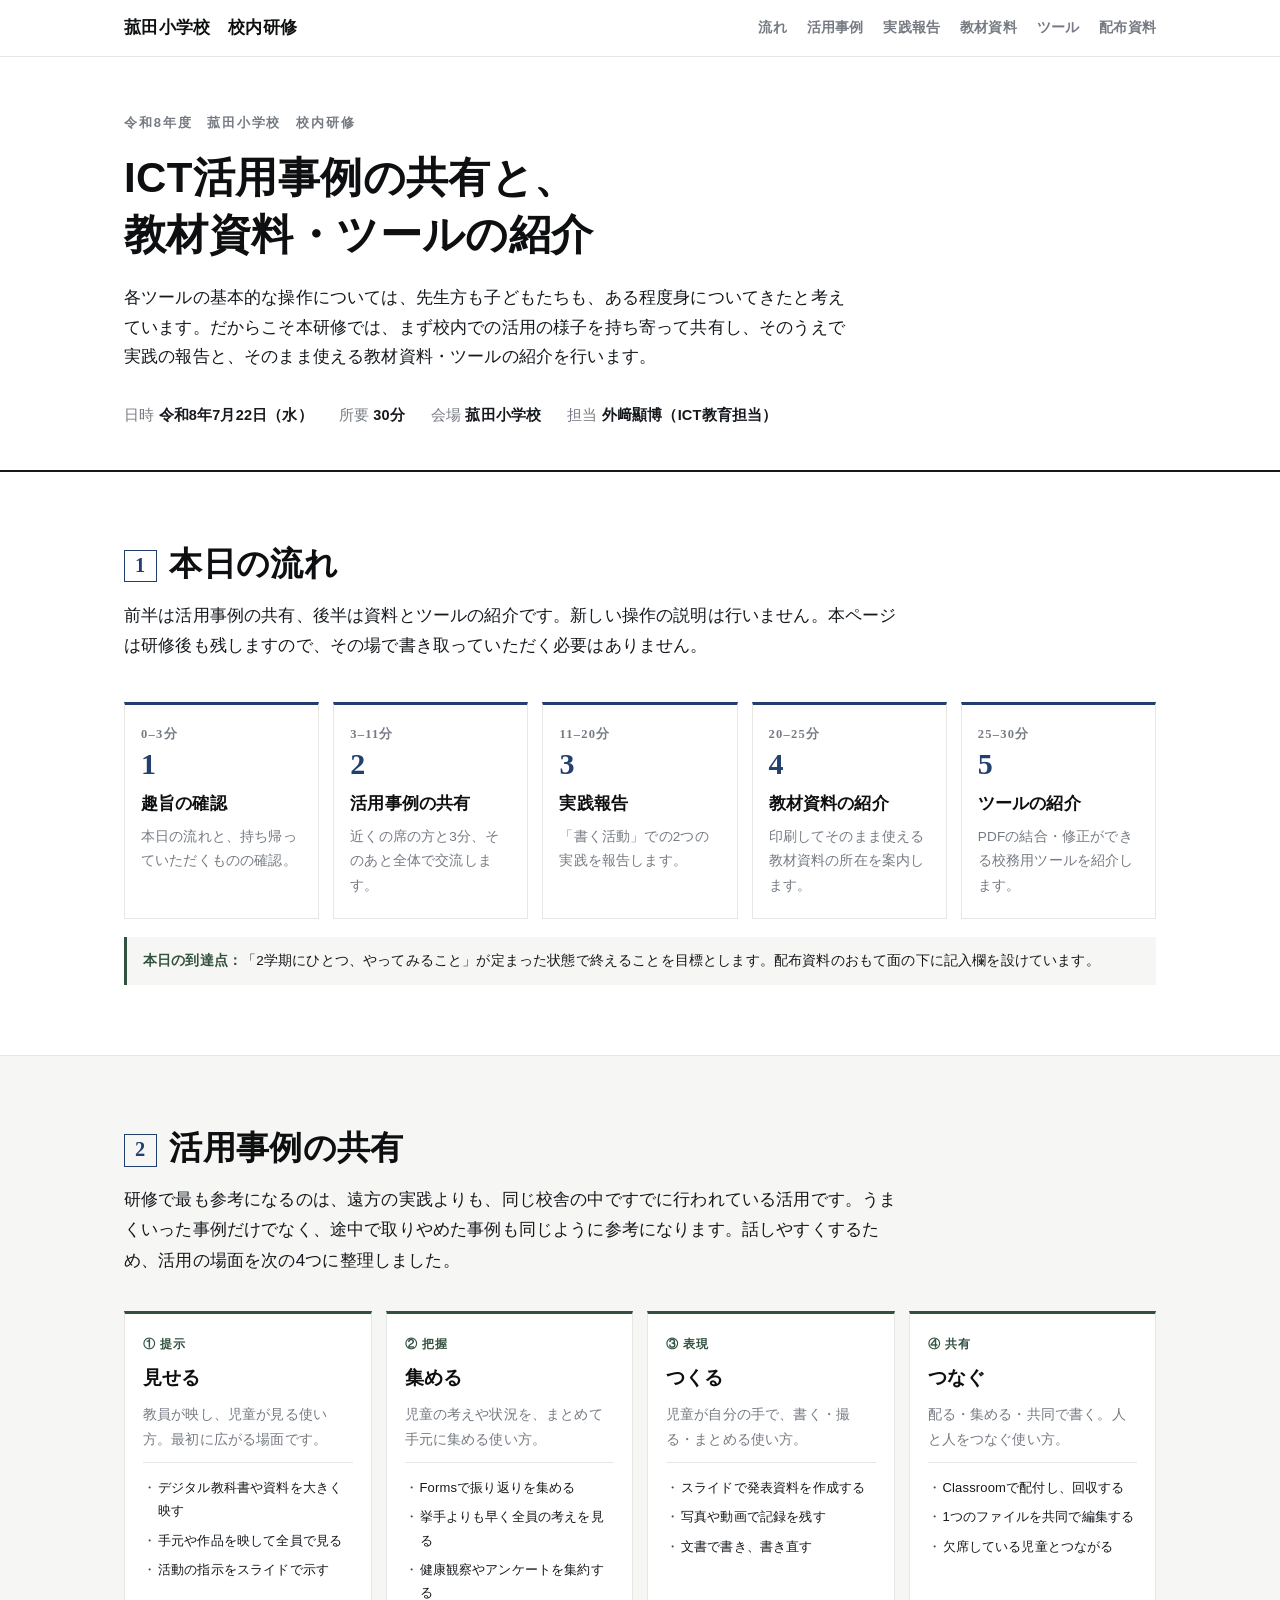
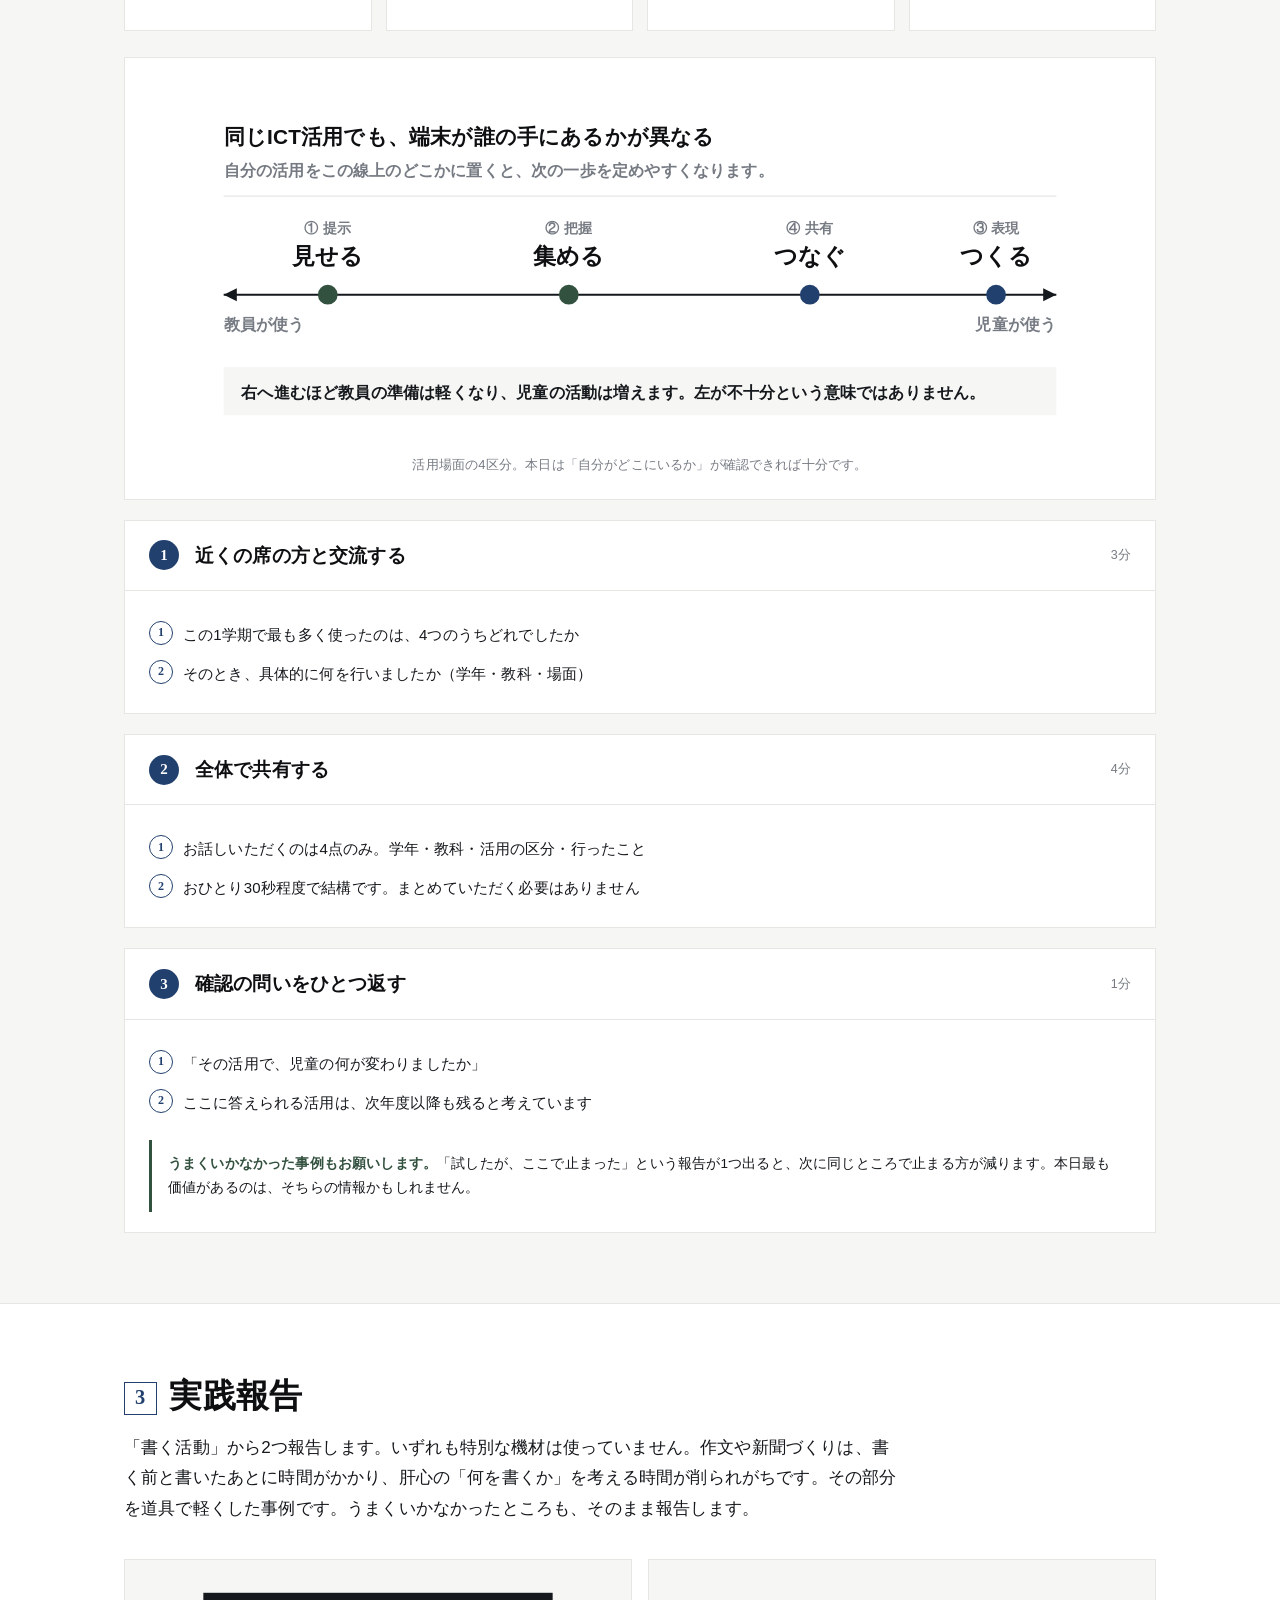
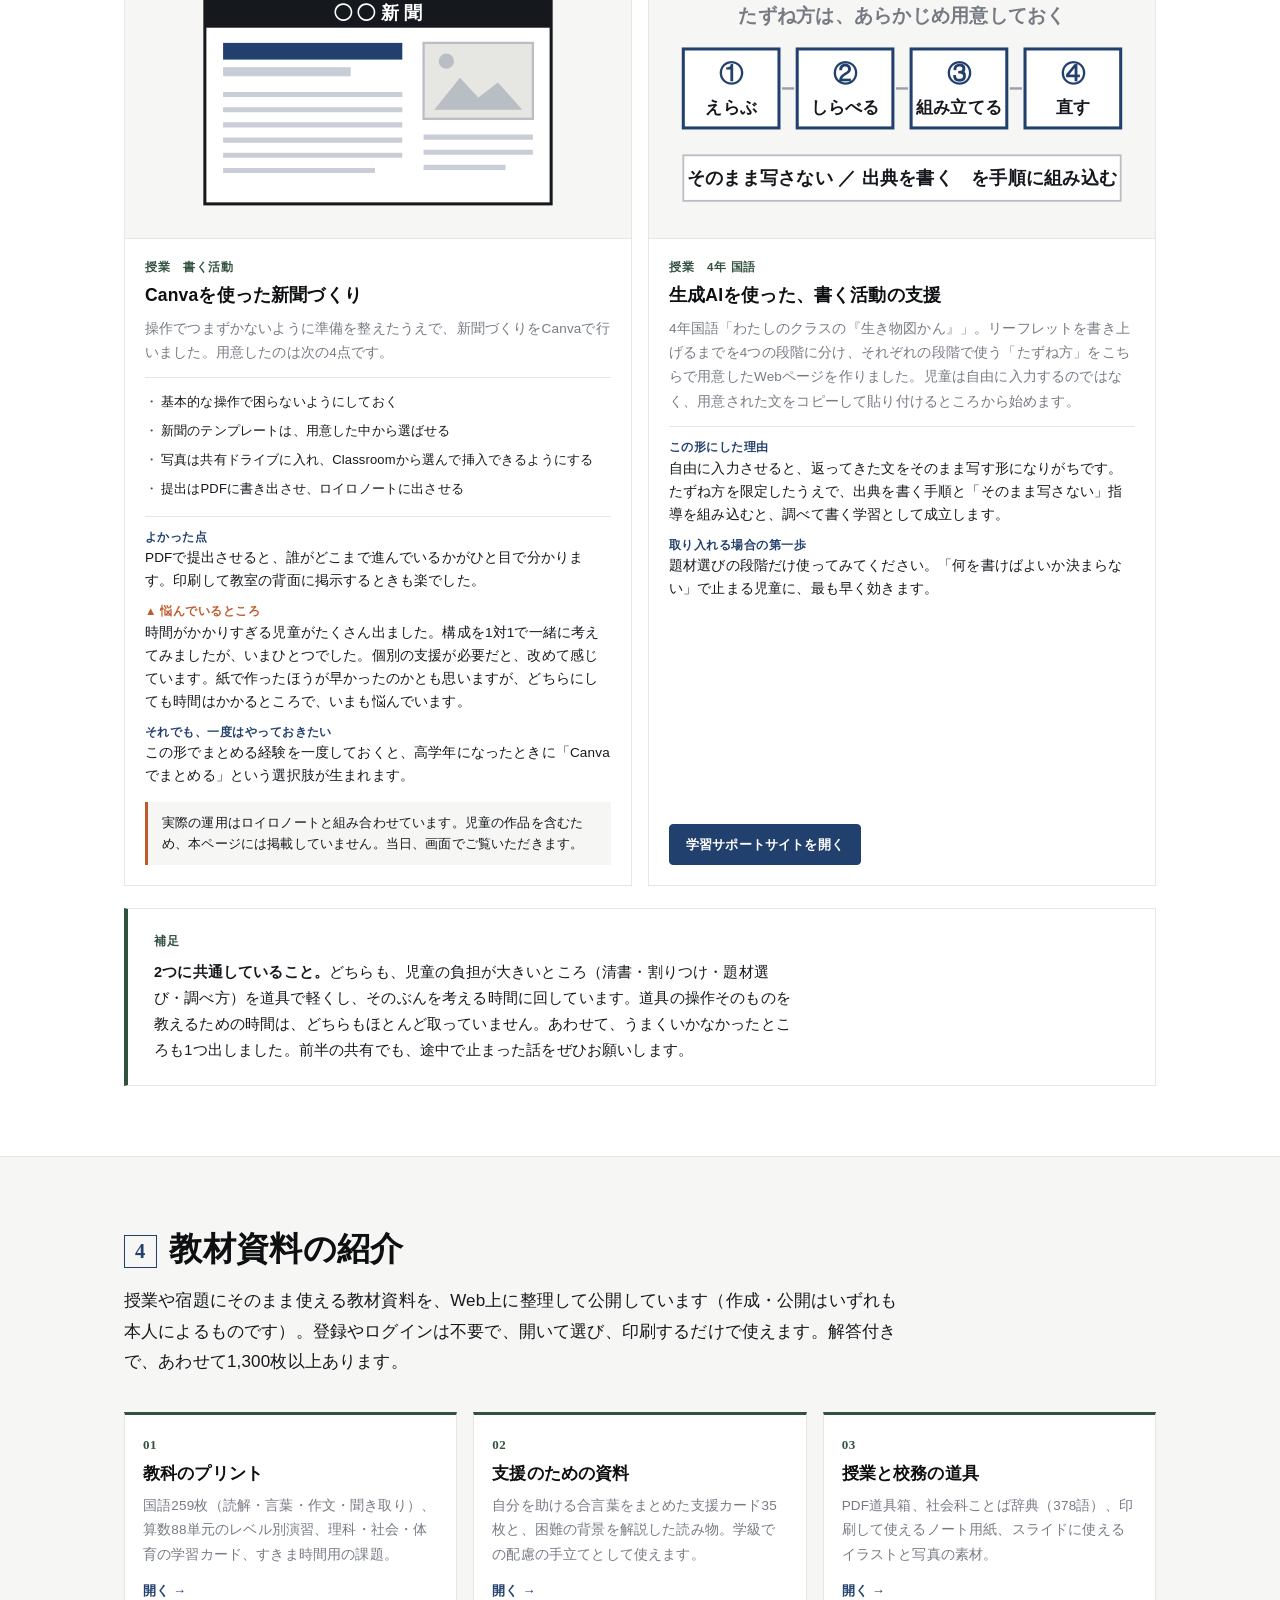
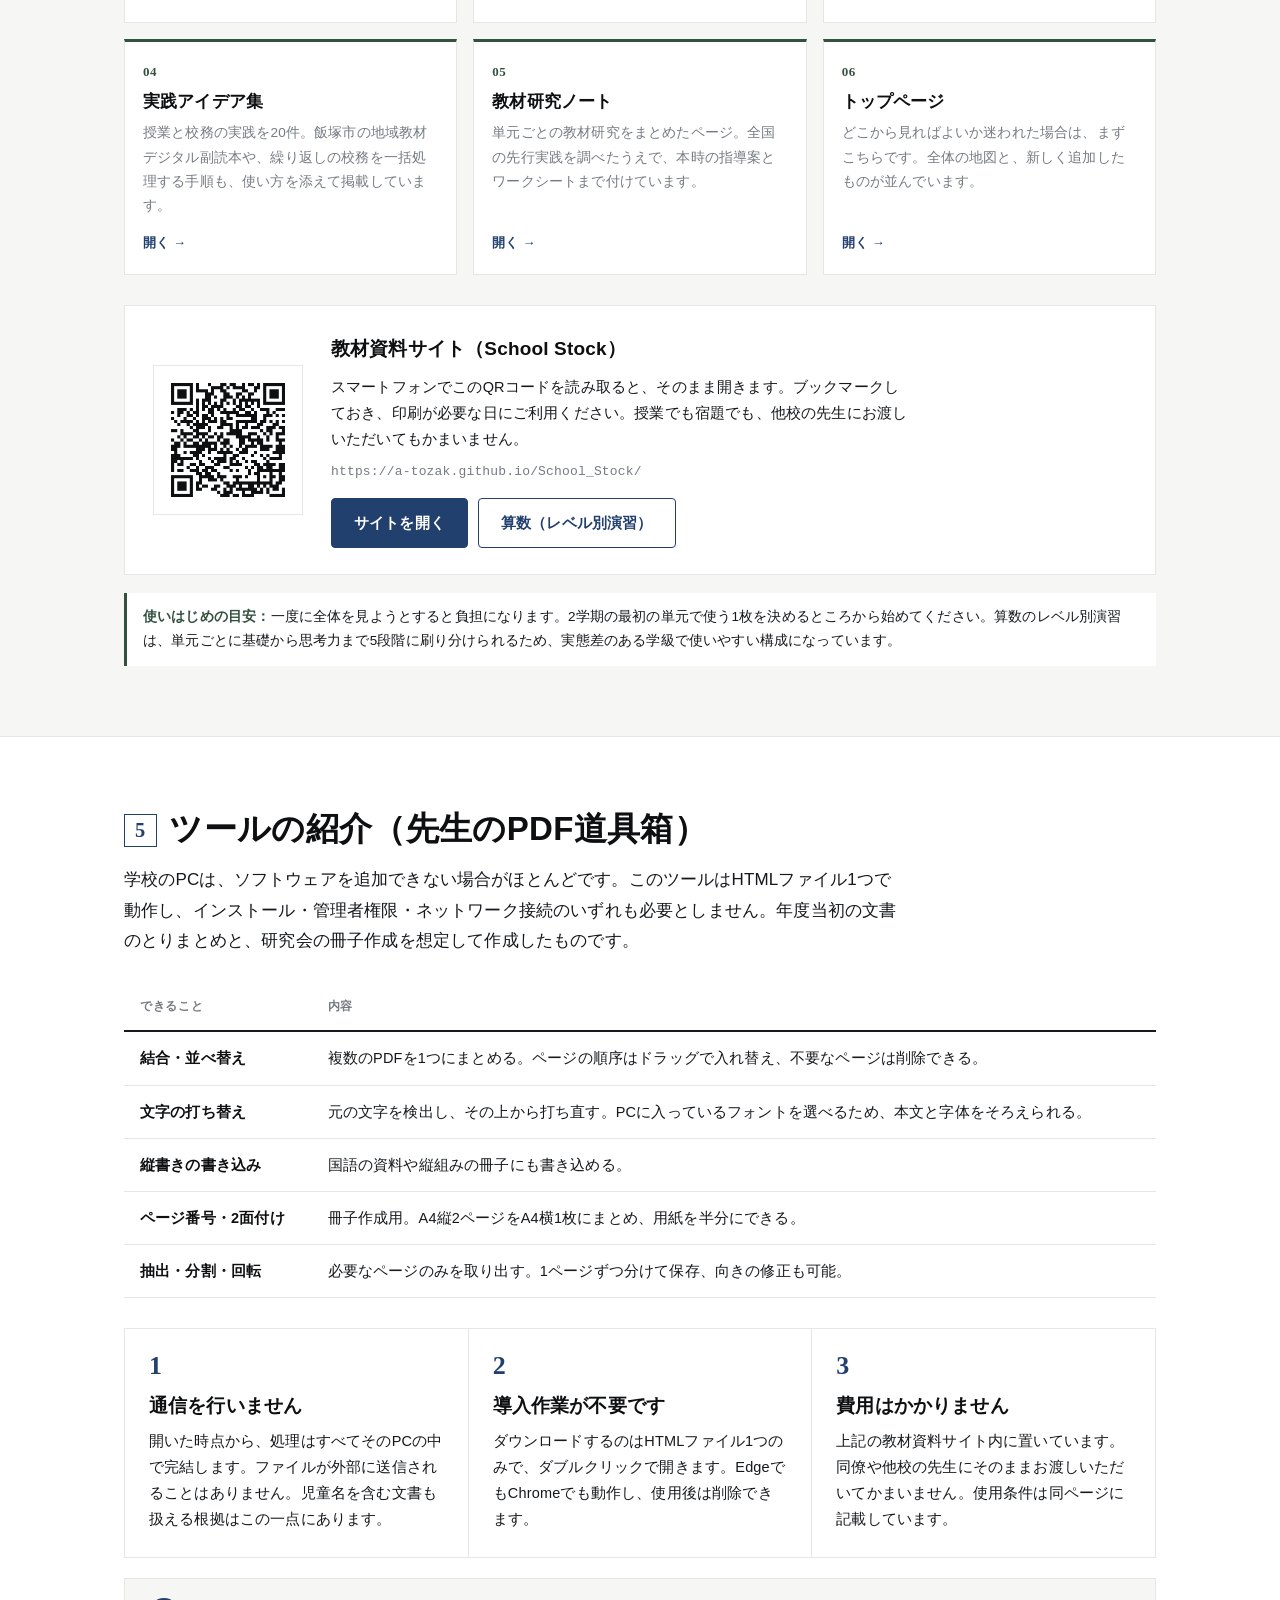
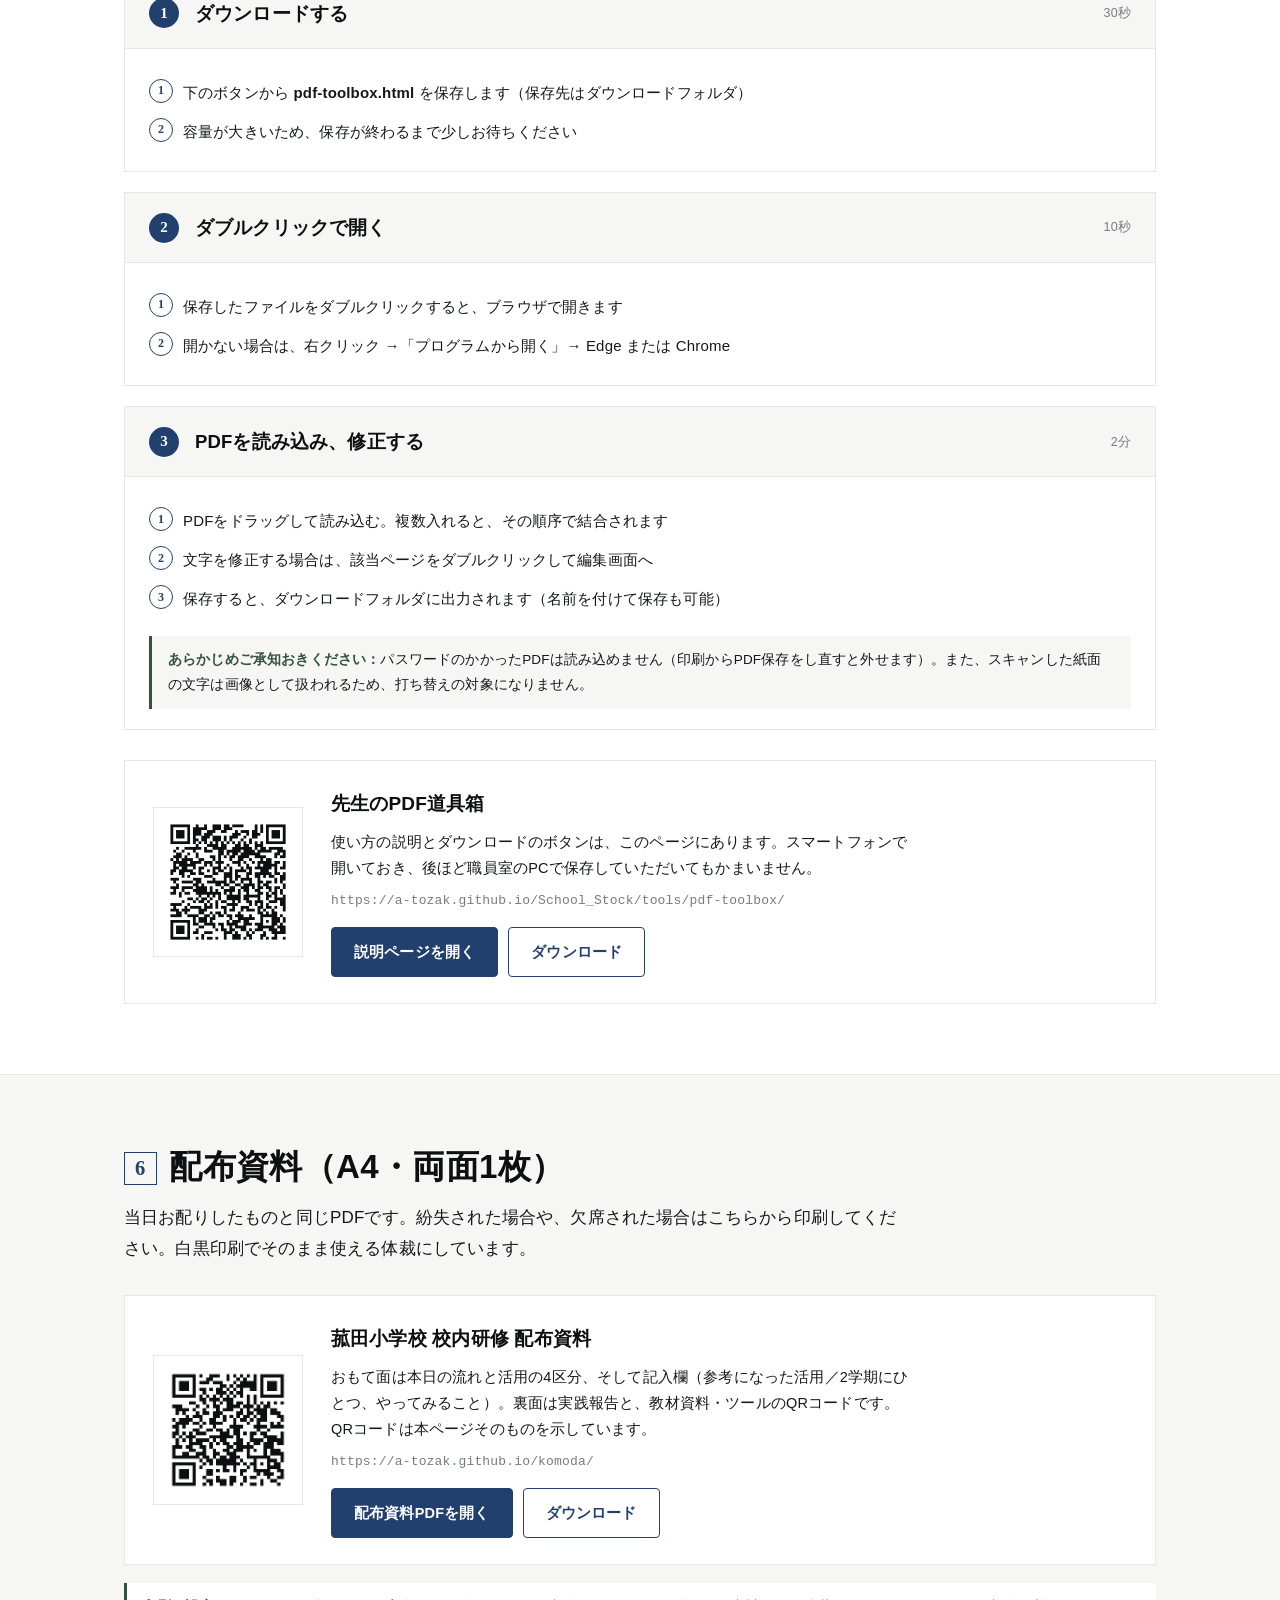
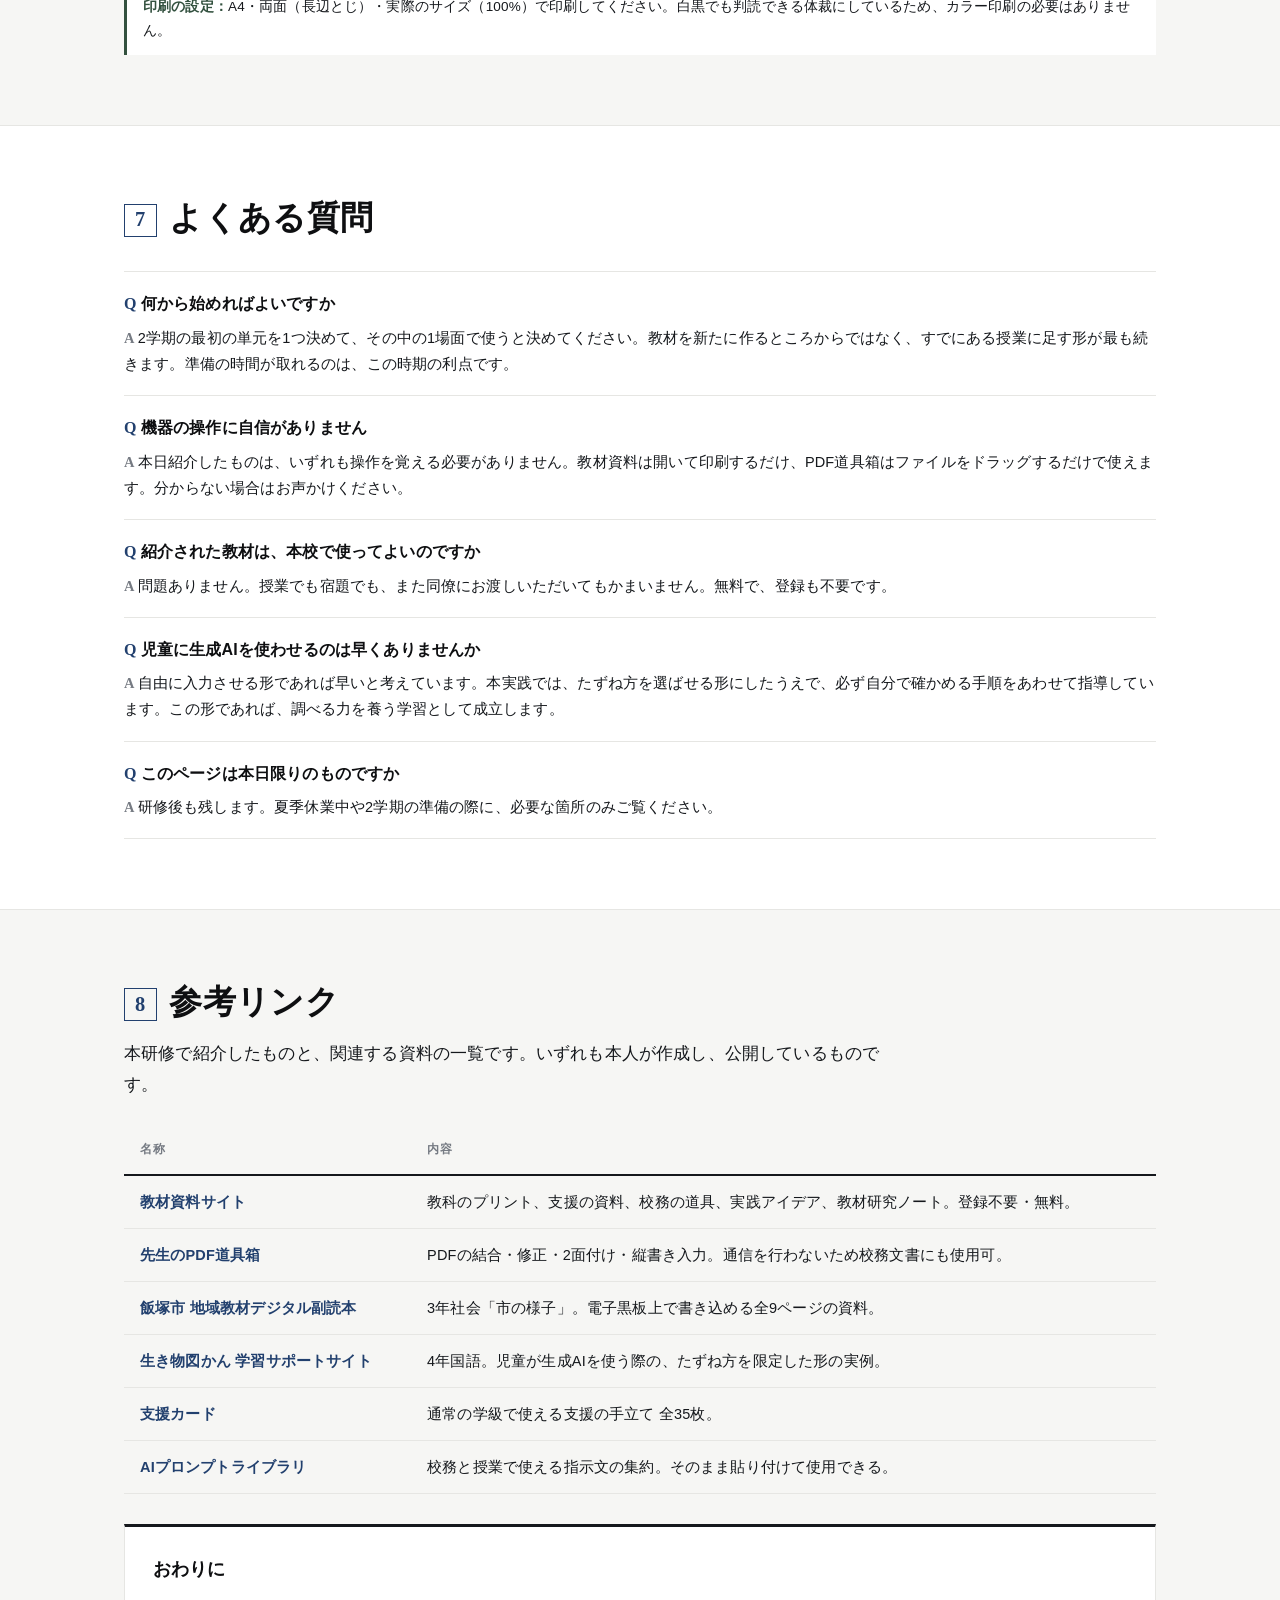
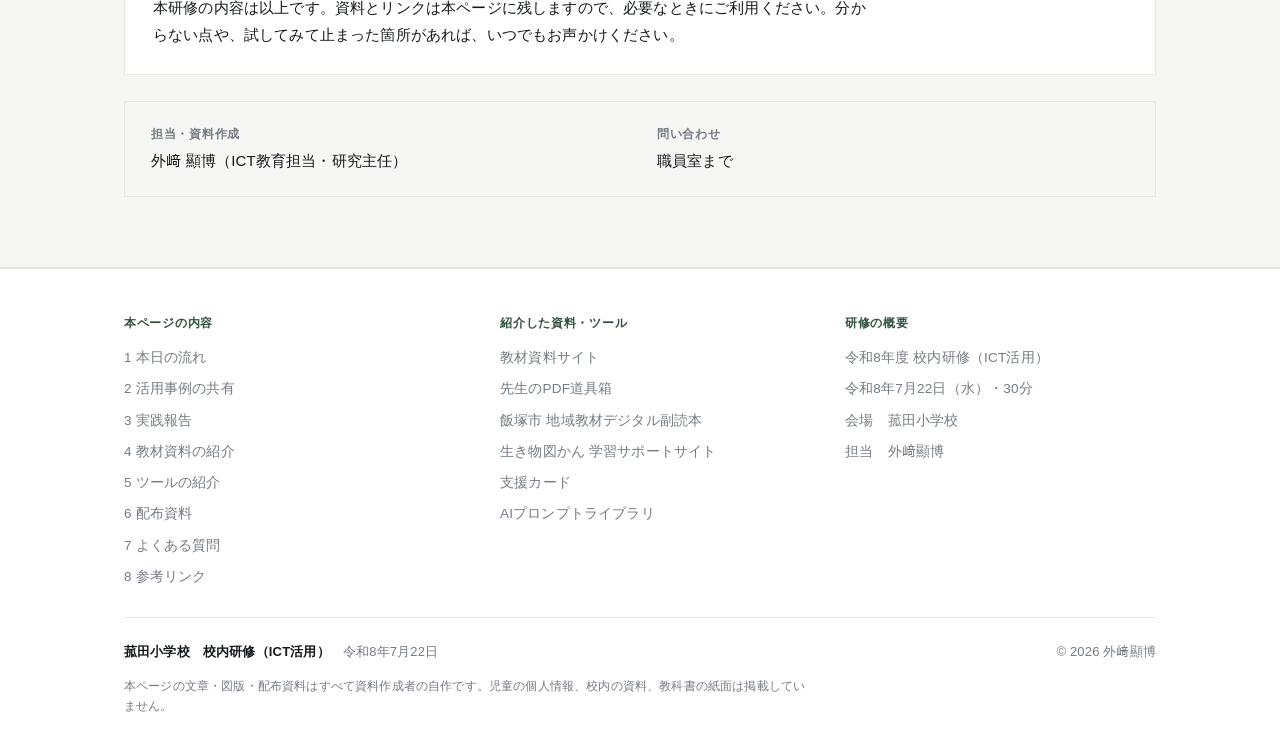
==== commit e12504de: "夏季休業中の研修に合わせて「明日」の枠組みを2学期に置き換え - 「7 想定される質問」を「7 よくある質問」に - 到達点・記入欄を「明日ひとつ」→「2学期にひとつ、やってみること」へ。記入欄の「い" ====
--- a/index.html
+++ b/index.html
@@ -72,7 +72,7 @@
         <p>PDFの結合・修正ができる校務用ツールを紹介します。</p>
       </div>
     </div>
-    <div class="tip"><b>本日の到達点：</b>「明日ひとつ、やってみること」が定まった状態で終えることを目標とします。配布資料のおもて面の下に記入欄を設けています。</div>
+    <div class="tip"><b>本日の到達点：</b>「2学期にひとつ、やってみること」が定まった状態で終えることを目標とします。配布資料のおもて面の下に記入欄を設けています。</div>
   </div>
 </section>
 
@@ -356,7 +356,7 @@
       </div>
     </div>
 
-    <div class="tip"><b>使いはじめの目安：</b>一度に全体を見ようとすると負担になります。「明日の朝に印刷するもの」を1枚だけ決めるところから始めてください。算数のレベル別演習は、単元ごとに基礎から思考力まで5段階に刷り分けられるため、実態差のある学級で使いやすい構成になっています。</div>
+    <div class="tip"><b>使いはじめの目安：</b>一度に全体を見ようとすると負担になります。2学期の最初の単元で使う1枚を決めるところから始めてください。算数のレベル別演習は、単元ごとに基礎から思考力まで5段階に刷り分けられるため、実態差のある学級で使いやすい構成になっています。</div>
   </div>
 </section>
 
@@ -451,7 +451,7 @@
       <div class="qr"><img src="qr/komoda_qr.png" alt="本ページのQRコード"></div>
       <div>
         <h3>菰田小学校 校内研修 配布資料</h3>
-        <p>おもて面は本日の流れと活用の4区分、そして記入欄（参考になった活用／明日ひとつ、やってみること）。裏面は実践報告と、教材資料・ツールのQRコードです。QRコードは本ページそのものを示しています。</p>
+        <p>おもて面は本日の流れと活用の4区分、そして記入欄（参考になった活用／2学期にひとつ、やってみること）。裏面は実践報告と、教材資料・ツールのQRコードです。QRコードは本ページそのものを示しています。</p>
         <div class="url">https://a-tozak.github.io/komoda/</div>
         <div class="act">
           <a class="btn primary" href="handout/komoda_handout.pdf" target="_blank" rel="noopener">配布資料PDFを開く</a>
@@ -463,14 +463,14 @@
   </div>
 </section>
 
-<!-- ===== 7 想定される質問 ===== -->
+<!-- ===== 7 よくある質問 ===== -->
 <section id="qa">
   <div class="wrap reveal">
-    <h2><span class="secno">7</span>想定される質問</h2>
+    <h2><span class="secno">7</span>よくある質問</h2>
     <div class="qa">
       <div class="row">
         <div class="q">何から始めればよいですか</div>
-        <div class="a">明日の授業で1回だけ使う、と決めてください。教材を新たに作るところからではなく、すでにある授業の1場面に足す形が最も続きます。</div>
+        <div class="a">2学期の最初の単元を1つ決めて、その中の1場面で使うと決めてください。教材を新たに作るところからではなく、すでにある授業に足す形が最も続きます。準備の時間が取れるのは、この時期の利点です。</div>
       </div>
       <div class="row">
         <div class="q">機器の操作に自信がありません</div>
@@ -535,7 +535,7 @@
         <a href="#stock">4 教材資料の紹介</a>
         <a href="#pdf">5 ツールの紹介</a>
         <a href="#shiryo">6 配布資料</a>
-        <a href="#qa">7 想定される質問</a>
+        <a href="#qa">7 よくある質問</a>
         <a href="#sanko">8 参考リンク</a>
       </div>
       <div class="sm-col">
